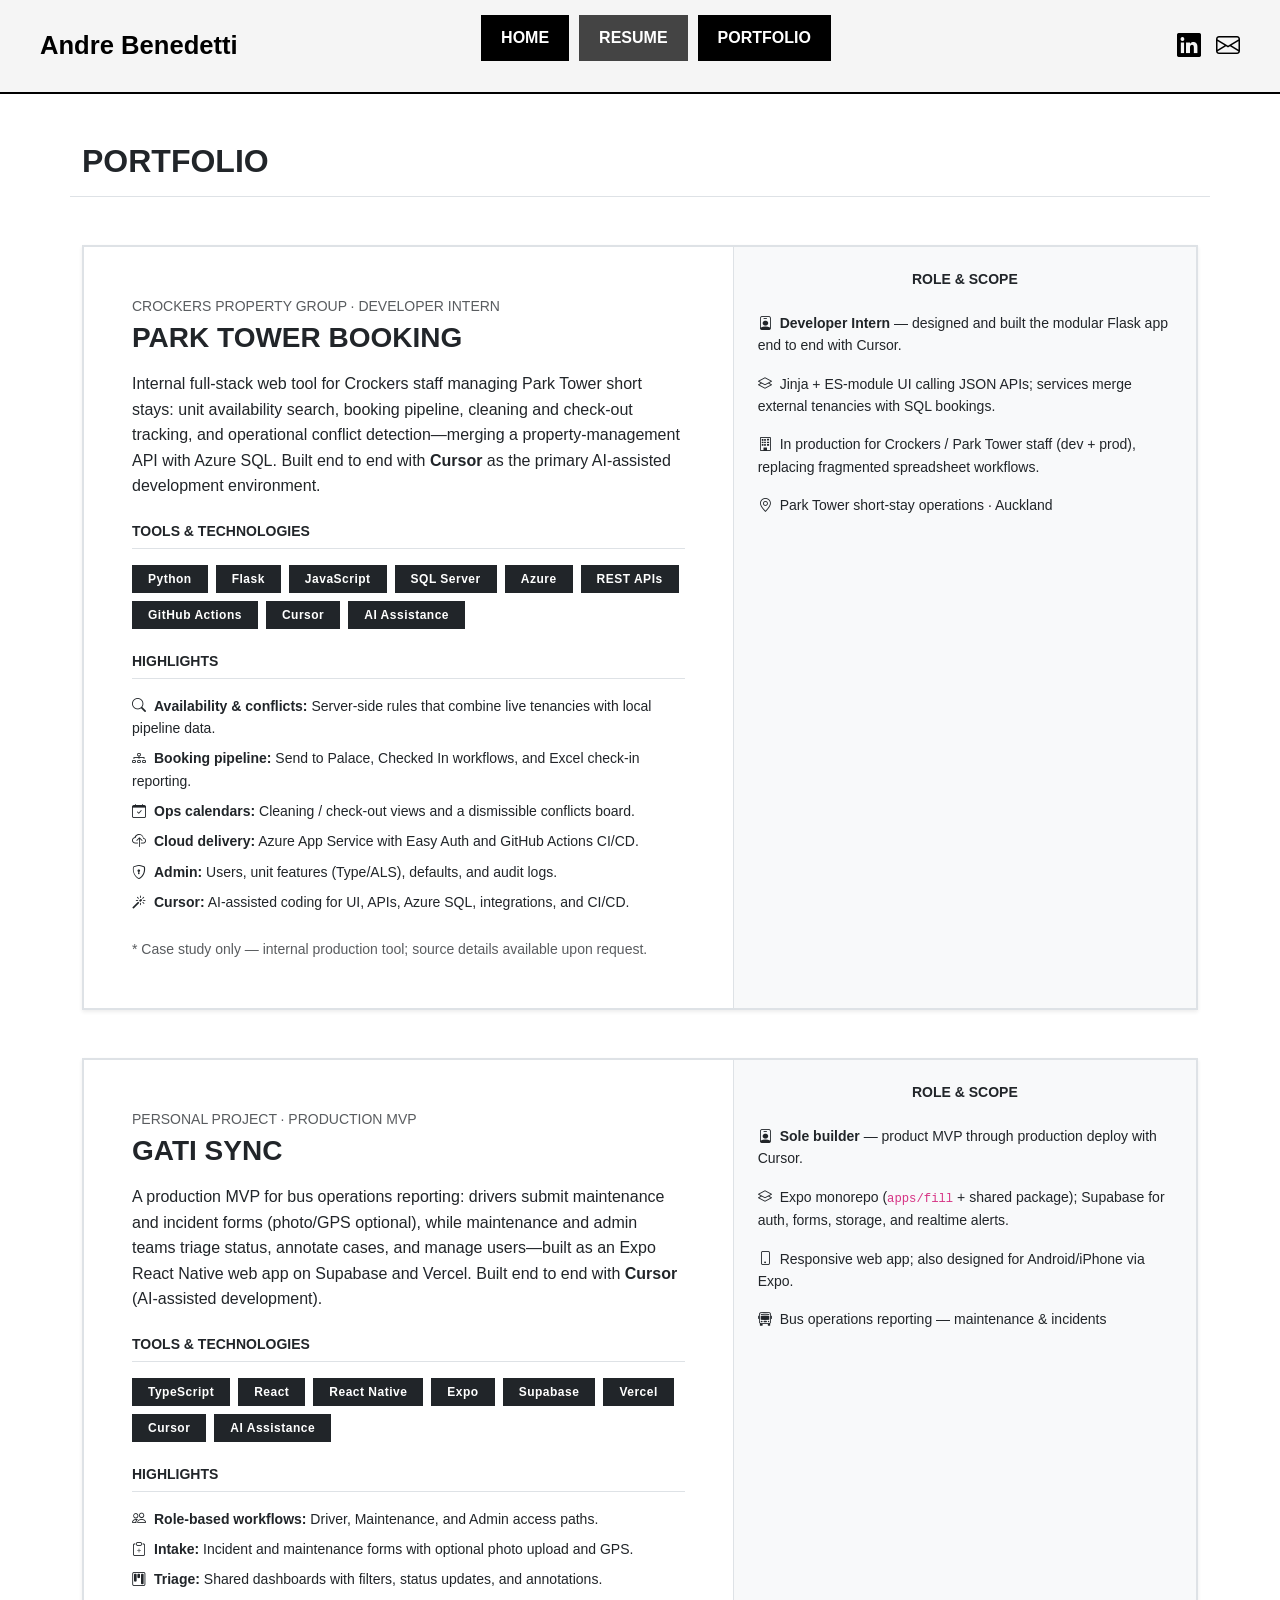
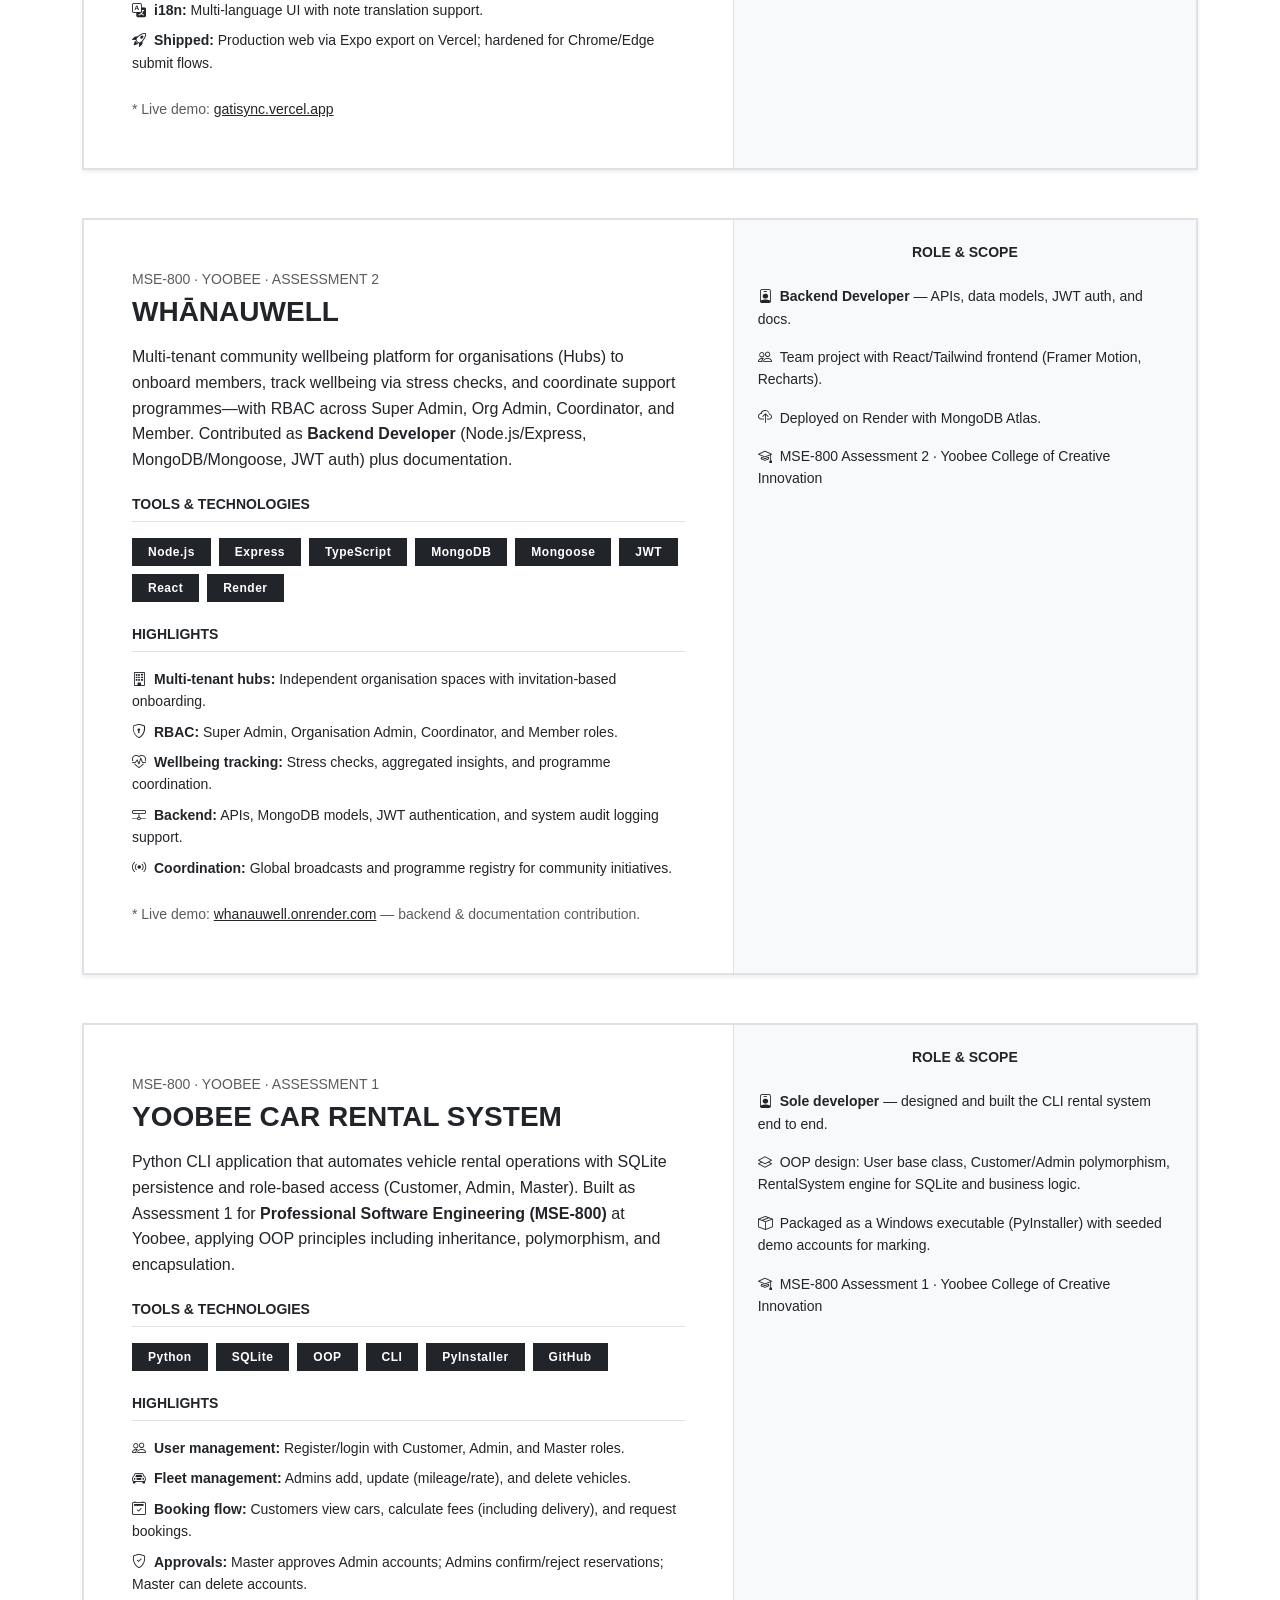
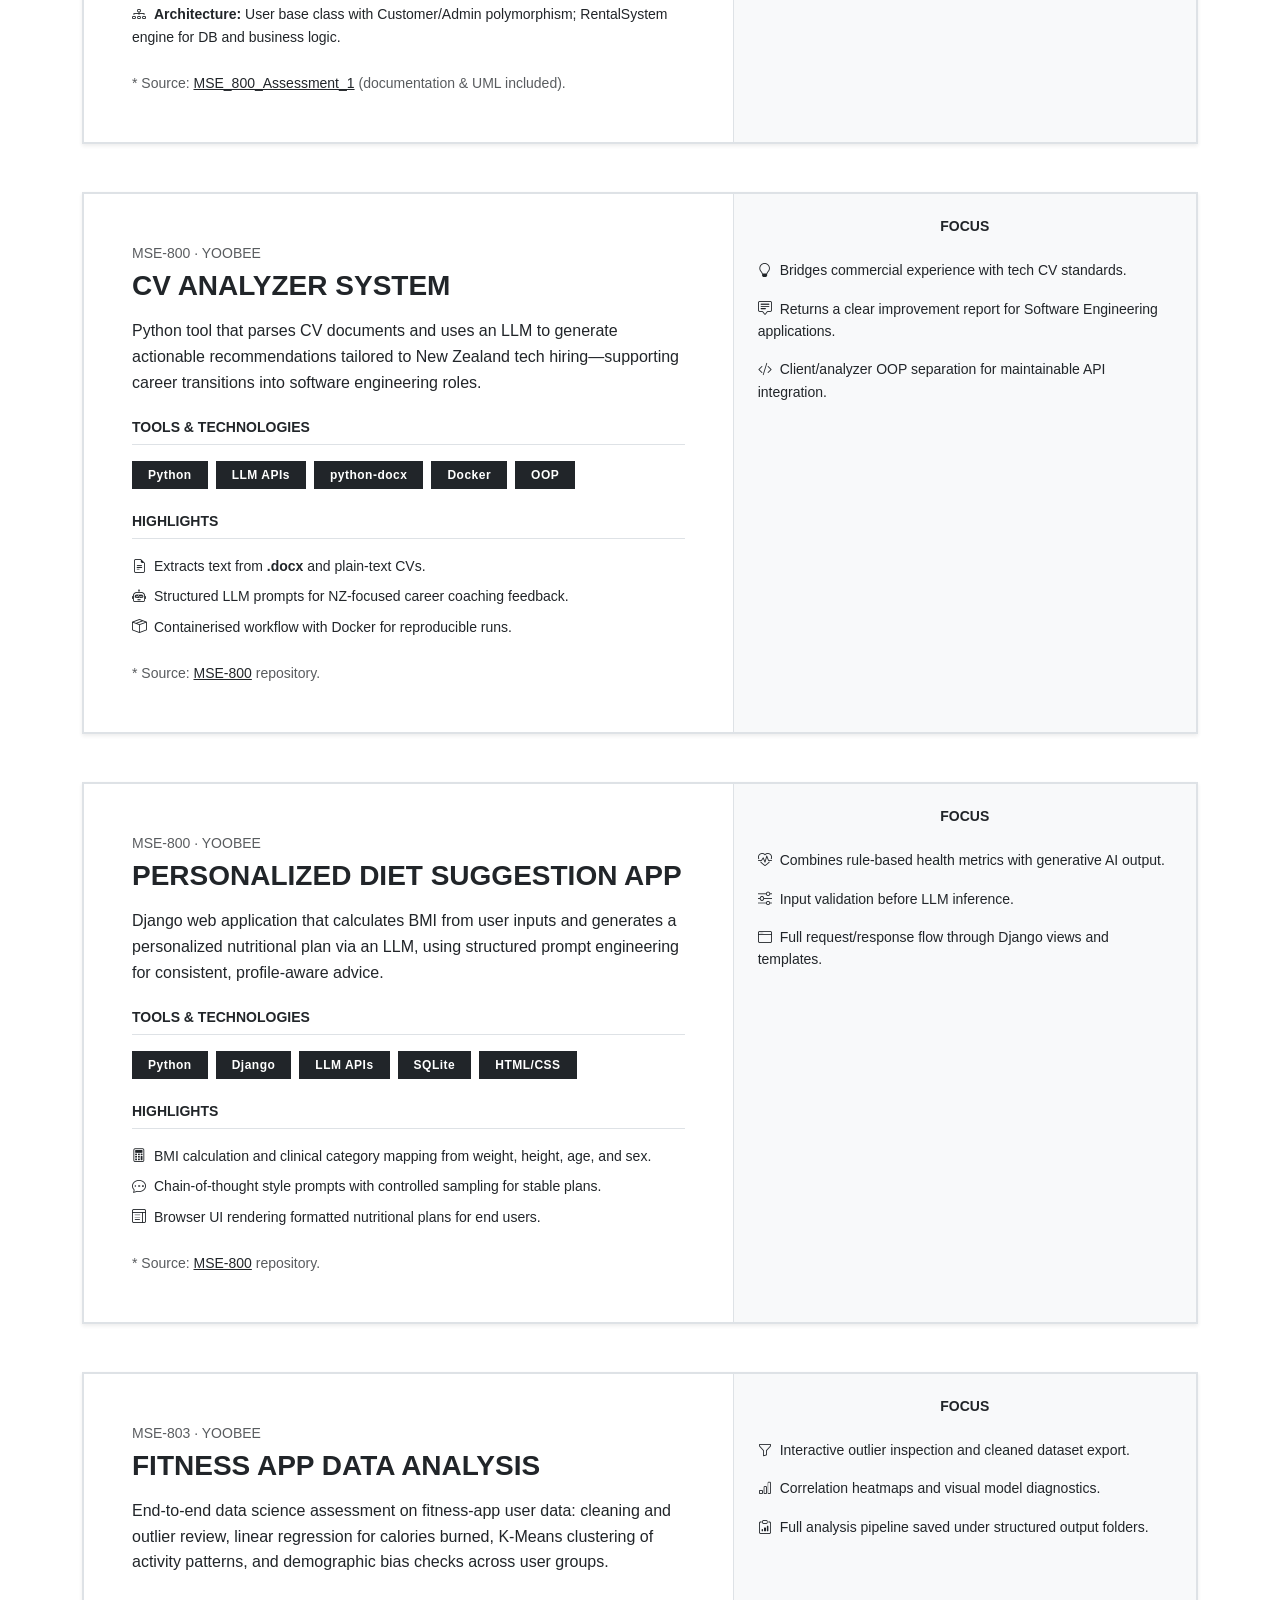
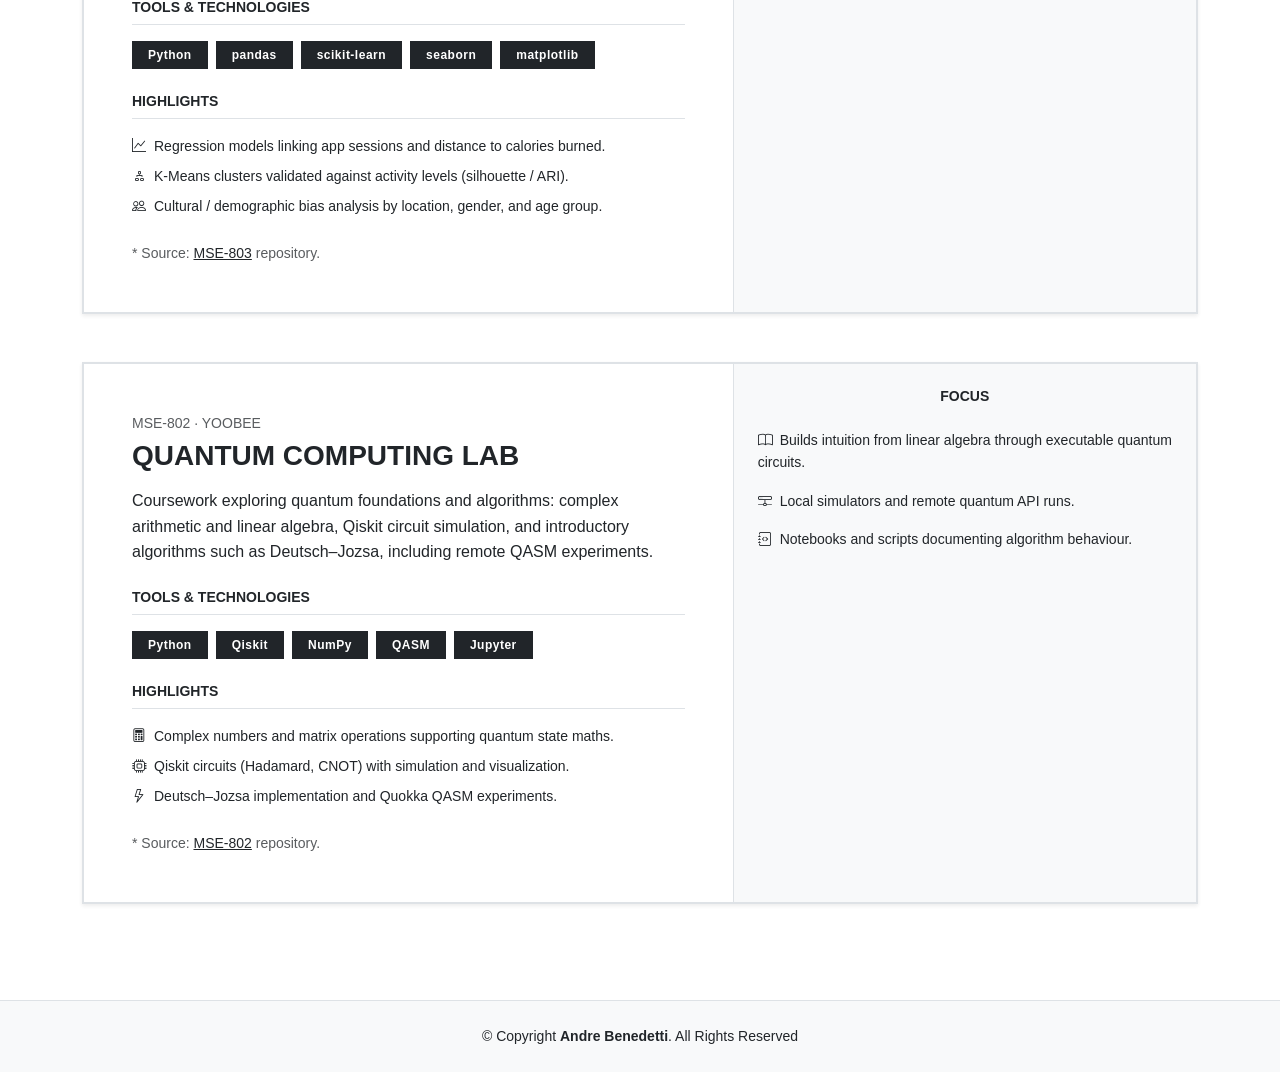
==== portfolio.html @ d6fd90dc "Label WhānauWell as MSE-800 Assessment 2 Align eyebrow and Role & Scope with Yoobee College of Creat" ====
<!DOCTYPE html>
<html lang="en">
<head>
  <meta charset="utf-8">
  <meta content="width=device-width, initial-scale=1.0" name="viewport">
  <title>Portfolio - Andre Benedetti</title>
  
  <link rel="stylesheet" href="https://cdn.jsdelivr.net/npm/bootstrap-icons@1.11.3/font/bootstrap-icons.min.css">
  
  <link href="https://cdn.jsdelivr.net/npm/bootstrap@5.3.0/dist/css/bootstrap.min.css" rel="stylesheet">
  
  <link href="main.css" rel="stylesheet">
</head>
<body>

<header>
  <div class="header-container">
    <div class="header-left">
      <a href="index.html" class="brand-name">Andre Benedetti</a>
    </div>

    <div class="header-center">
      <nav>
        <ul class="nav-menu">
          <li><a href="index.html">Home</a></li>
          <li><a href="resume.html">Resume</a></li>
          <li><a href="portfolio.html">Portfolio</a></li>
        </ul>
      </nav>
    </div>

    <div class="header-right">
      <div class="social-links">
        <a href="https://www.linkedin.com/in/andre-luiz-santos-benedetti/" target="_blank"><i class="bi bi-linkedin"></i></a>
        <a href="mailto:andbene@gmail.com"><i class="bi bi-envelope"></i></a>
      </div>
    </div>
  </div>
</header>

<main class="container py-5">
  <div class="row mb-5 pb-3 border-bottom">
    <div class="col-12">
      <h2 class="text-uppercase fw-bold m-0">Portfolio</h2>
    </div>
  </div>

  <!-- 1. Park Tower Booking -->
  <div class="project-card bg-white border border-2 mb-5 shadow-sm">
    <div class="row g-0">
      <div class="col-lg-7 p-4 p-md-5">
        <p class="text-muted small text-uppercase mb-1">Crockers Property Group · Developer Intern</p>
        <h3 class="fw-bold text-uppercase mb-3">Park Tower Booking</h3>
        
        <p class="text-justify mb-4">
          Internal full-stack web tool for Crockers staff managing Park Tower short stays: unit availability search, booking pipeline, cleaning and check-out tracking, and operational conflict detection—merging a property-management API with Azure SQL. Built end to end with <strong>Cursor</strong> as the primary AI-assisted development environment.
        </p>

        <div class="mb-4">
          <h5 class="fw-bold text-uppercase small border-bottom pb-2 mb-3">Tools & Technologies</h5>
          <div class="d-flex flex-wrap gap-2">
            <span class="badge bg-dark rounded-0 px-3 py-2">Python</span>
            <span class="badge bg-dark rounded-0 px-3 py-2">Flask</span>
            <span class="badge bg-dark rounded-0 px-3 py-2">JavaScript</span>
            <span class="badge bg-dark rounded-0 px-3 py-2">SQL Server</span>
            <span class="badge bg-dark rounded-0 px-3 py-2">Azure</span>
            <span class="badge bg-dark rounded-0 px-3 py-2">REST APIs</span>
            <span class="badge bg-dark rounded-0 px-3 py-2">GitHub Actions</span>
            <span class="badge bg-dark rounded-0 px-3 py-2">Cursor</span>
            <span class="badge bg-dark rounded-0 px-3 py-2">AI Assistance</span>
          </div>
        </div>

        <div class="mb-4">
          <h5 class="fw-bold text-uppercase small border-bottom pb-2 mb-3">Highlights</h5>
          <ul class="list-unstyled small">
            <li class="mb-2"><i class="bi bi-search me-2"></i><strong>Availability &amp; conflicts:</strong> Server-side rules that combine live tenancies with local pipeline data.</li>
            <li class="mb-2"><i class="bi bi-diagram-3 me-2"></i><strong>Booking pipeline:</strong> Send to Palace, Checked In workflows, and Excel check-in reporting.</li>
            <li class="mb-2"><i class="bi bi-calendar-check me-2"></i><strong>Ops calendars:</strong> Cleaning / check-out views and a dismissible conflicts board.</li>
            <li class="mb-2"><i class="bi bi-cloud-upload me-2"></i><strong>Cloud delivery:</strong> Azure App Service with Easy Auth and GitHub Actions CI/CD.</li>
            <li class="mb-2"><i class="bi bi-shield-lock me-2"></i><strong>Admin:</strong> Users, unit features (Type/ALS), defaults, and audit logs.</li>
            <li><i class="bi bi-magic me-2"></i><strong>Cursor:</strong> AI-assisted coding for UI, APIs, Azure SQL, integrations, and CI/CD.</li>
          </ul>
        </div>

        <p class="text-muted small italic m-0">
          * Case study only — internal production tool; source details available upon request.
        </p>
      </div>

      <div class="col-lg-5 bg-light p-4 border-start-lg">
        <h5 class="fw-bold text-uppercase small text-center mb-4">Role &amp; Scope</h5>
        <ul class="list-unstyled small mb-0">
          <li class="mb-3"><i class="bi bi-person-badge me-2"></i><strong>Developer Intern</strong> — designed and built the modular Flask app end to end with Cursor.</li>
          <li class="mb-3"><i class="bi bi-layers me-2"></i>Jinja + ES-module UI calling JSON APIs; services merge external tenancies with SQL bookings.</li>
          <li class="mb-3"><i class="bi bi-building me-2"></i>In production for Crockers / Park Tower staff (dev + prod), replacing fragmented spreadsheet workflows.</li>
          <li><i class="bi bi-geo-alt me-2"></i>Park Tower short-stay operations · Auckland</li>
        </ul>
      </div>
    </div>
  </div>

  <!-- 2. Gati Sync -->
  <div class="project-card bg-white border border-2 mb-5 shadow-sm">
    <div class="row g-0">
      <div class="col-lg-7 p-4 p-md-5">
        <p class="text-muted small text-uppercase mb-1">Personal Project · Production MVP</p>
        <h3 class="fw-bold text-uppercase mb-3">Gati Sync</h3>
        
        <p class="text-justify mb-4">
          A production MVP for bus operations reporting: drivers submit maintenance and incident forms (photo/GPS optional), while maintenance and admin teams triage status, annotate cases, and manage users—built as an Expo React Native web app on Supabase and Vercel. Built end to end with <strong>Cursor</strong> (AI-assisted development).
        </p>

        <div class="mb-4">
          <h5 class="fw-bold text-uppercase small border-bottom pb-2 mb-3">Tools & Technologies</h5>
          <div class="d-flex flex-wrap gap-2">
            <span class="badge bg-dark rounded-0 px-3 py-2">TypeScript</span>
            <span class="badge bg-dark rounded-0 px-3 py-2">React</span>
            <span class="badge bg-dark rounded-0 px-3 py-2">React Native</span>
            <span class="badge bg-dark rounded-0 px-3 py-2">Expo</span>
            <span class="badge bg-dark rounded-0 px-3 py-2">Supabase</span>
            <span class="badge bg-dark rounded-0 px-3 py-2">Vercel</span>
            <span class="badge bg-dark rounded-0 px-3 py-2">Cursor</span>
            <span class="badge bg-dark rounded-0 px-3 py-2">AI Assistance</span>
          </div>
        </div>

        <div class="mb-4">
          <h5 class="fw-bold text-uppercase small border-bottom pb-2 mb-3">Highlights</h5>
          <ul class="list-unstyled small">
            <li class="mb-2"><i class="bi bi-people me-2"></i><strong>Role-based workflows:</strong> Driver, Maintenance, and Admin access paths.</li>
            <li class="mb-2"><i class="bi bi-clipboard-plus me-2"></i><strong>Intake:</strong> Incident and maintenance forms with optional photo upload and GPS.</li>
            <li class="mb-2"><i class="bi bi-kanban me-2"></i><strong>Triage:</strong> Shared dashboards with filters, status updates, and annotations.</li>
            <li class="mb-2"><i class="bi bi-translate me-2"></i><strong>i18n:</strong> Multi-language UI with note translation support.</li>
            <li><i class="bi bi-rocket-takeoff me-2"></i><strong>Shipped:</strong> Production web via Expo export on Vercel; hardened for Chrome/Edge submit flows.</li>
          </ul>
        </div>

        <p class="text-muted small italic m-0">
          * Live demo: <a href="https://gatisync.vercel.app" target="_blank" class="text-dark">gatisync.vercel.app</a>
        </p>
      </div>

      <div class="col-lg-5 bg-light p-4 border-start-lg">
        <h5 class="fw-bold text-uppercase small text-center mb-4">Role &amp; Scope</h5>
        <ul class="list-unstyled small mb-0">
          <li class="mb-3"><i class="bi bi-person-badge me-2"></i><strong>Sole builder</strong> — product MVP through production deploy with Cursor.</li>
          <li class="mb-3"><i class="bi bi-layers me-2"></i>Expo monorepo (<code>apps/fill</code> + shared package); Supabase for auth, forms, storage, and realtime alerts.</li>
          <li class="mb-3"><i class="bi bi-phone me-2"></i>Responsive web app; also designed for Android/iPhone via Expo.</li>
          <li><i class="bi bi-bus-front me-2"></i>Bus operations reporting — maintenance &amp; incidents</li>
        </ul>
      </div>
    </div>
  </div>

  <!-- 3. WhānauWell -->
  <div class="project-card bg-white border border-2 mb-5 shadow-sm">
    <div class="row g-0">
      <div class="col-lg-7 p-4 p-md-5">
        <p class="text-muted small text-uppercase mb-1">MSE-800 · Yoobee · Assessment 2</p>
        <h3 class="fw-bold text-uppercase mb-3">WhānauWell</h3>
        
        <p class="text-justify mb-4">
          Multi-tenant community wellbeing platform for organisations (Hubs) to onboard members, track wellbeing via stress checks, and coordinate support programmes—with RBAC across Super Admin, Org Admin, Coordinator, and Member. Contributed as <strong>Backend Developer</strong> (Node.js/Express, MongoDB/Mongoose, JWT auth) plus documentation.
        </p>

        <div class="mb-4">
          <h5 class="fw-bold text-uppercase small border-bottom pb-2 mb-3">Tools & Technologies</h5>
          <div class="d-flex flex-wrap gap-2">
            <span class="badge bg-dark rounded-0 px-3 py-2">Node.js</span>
            <span class="badge bg-dark rounded-0 px-3 py-2">Express</span>
            <span class="badge bg-dark rounded-0 px-3 py-2">TypeScript</span>
            <span class="badge bg-dark rounded-0 px-3 py-2">MongoDB</span>
            <span class="badge bg-dark rounded-0 px-3 py-2">Mongoose</span>
            <span class="badge bg-dark rounded-0 px-3 py-2">JWT</span>
            <span class="badge bg-dark rounded-0 px-3 py-2">React</span>
            <span class="badge bg-dark rounded-0 px-3 py-2">Render</span>
          </div>
        </div>

        <div class="mb-4">
          <h5 class="fw-bold text-uppercase small border-bottom pb-2 mb-3">Highlights</h5>
          <ul class="list-unstyled small">
            <li class="mb-2"><i class="bi bi-building me-2"></i><strong>Multi-tenant hubs:</strong> Independent organisation spaces with invitation-based onboarding.</li>
            <li class="mb-2"><i class="bi bi-shield-lock me-2"></i><strong>RBAC:</strong> Super Admin, Organisation Admin, Coordinator, and Member roles.</li>
            <li class="mb-2"><i class="bi bi-heart-pulse me-2"></i><strong>Wellbeing tracking:</strong> Stress checks, aggregated insights, and programme coordination.</li>
            <li class="mb-2"><i class="bi bi-hdd-network me-2"></i><strong>Backend:</strong> APIs, MongoDB models, JWT authentication, and system audit logging support.</li>
            <li><i class="bi bi-broadcast me-2"></i><strong>Coordination:</strong> Global broadcasts and programme registry for community initiatives.</li>
          </ul>
        </div>

        <p class="text-muted small italic m-0">
          * Live demo: <a href="https://whanauwell.onrender.com/" target="_blank" class="text-dark">whanauwell.onrender.com</a> — backend &amp; documentation contribution.
        </p>
      </div>

      <div class="col-lg-5 bg-light p-4 border-start-lg">
        <h5 class="fw-bold text-uppercase small text-center mb-4">Role &amp; Scope</h5>
        <ul class="list-unstyled small mb-0">
          <li class="mb-3"><i class="bi bi-person-badge me-2"></i><strong>Backend Developer</strong> — APIs, data models, JWT auth, and docs.</li>
          <li class="mb-3"><i class="bi bi-people me-2"></i>Team project with React/Tailwind frontend (Framer Motion, Recharts).</li>
          <li class="mb-3"><i class="bi bi-cloud-upload me-2"></i>Deployed on Render with MongoDB Atlas.</li>
          <li><i class="bi bi-mortarboard me-2"></i>MSE-800 Assessment 2 · Yoobee College of Creative Innovation</li>
        </ul>
      </div>
    </div>
  </div>

  <!-- 4. Yoobee Car Rental -->
  <div class="project-card bg-white border border-2 mb-5 shadow-sm">
    <div class="row g-0">
      <div class="col-lg-7 p-4 p-md-5">
        <p class="text-muted small text-uppercase mb-1">MSE-800 · Yoobee · Assessment 1</p>
        <h3 class="fw-bold text-uppercase mb-3">Yoobee Car Rental System</h3>
        
        <p class="text-justify mb-4">
          Python CLI application that automates vehicle rental operations with SQLite persistence and role-based access (Customer, Admin, Master). Built as Assessment 1 for <strong>Professional Software Engineering (MSE-800)</strong> at Yoobee, applying OOP principles including inheritance, polymorphism, and encapsulation.
        </p>

        <div class="mb-4">
          <h5 class="fw-bold text-uppercase small border-bottom pb-2 mb-3">Tools & Technologies</h5>
          <div class="d-flex flex-wrap gap-2">
            <span class="badge bg-dark rounded-0 px-3 py-2">Python</span>
            <span class="badge bg-dark rounded-0 px-3 py-2">SQLite</span>
            <span class="badge bg-dark rounded-0 px-3 py-2">OOP</span>
            <span class="badge bg-dark rounded-0 px-3 py-2">CLI</span>
            <span class="badge bg-dark rounded-0 px-3 py-2">PyInstaller</span>
            <span class="badge bg-dark rounded-0 px-3 py-2">GitHub</span>
          </div>
        </div>

        <div class="mb-4">
          <h5 class="fw-bold text-uppercase small border-bottom pb-2 mb-3">Highlights</h5>
          <ul class="list-unstyled small">
            <li class="mb-2"><i class="bi bi-people me-2"></i><strong>User management:</strong> Register/login with Customer, Admin, and Master roles.</li>
            <li class="mb-2"><i class="bi bi-car-front me-2"></i><strong>Fleet management:</strong> Admins add, update (mileage/rate), and delete vehicles.</li>
            <li class="mb-2"><i class="bi bi-calendar2-check me-2"></i><strong>Booking flow:</strong> Customers view cars, calculate fees (including delivery), and request bookings.</li>
            <li class="mb-2"><i class="bi bi-shield-check me-2"></i><strong>Approvals:</strong> Master approves Admin accounts; Admins confirm/reject reservations; Master can delete accounts.</li>
            <li><i class="bi bi-diagram-3 me-2"></i><strong>Architecture:</strong> User base class with Customer/Admin polymorphism; RentalSystem engine for DB and business logic.</li>
          </ul>
        </div>

        <p class="text-muted small italic m-0">
          * Source: <a href="https://github.com/Andre-Benedetti/MSE_800_Assessment_1" target="_blank" class="text-dark">MSE_800_Assessment_1</a> (documentation &amp; UML included).
        </p>
      </div>

      <div class="col-lg-5 bg-light p-4 border-start-lg">
        <h5 class="fw-bold text-uppercase small text-center mb-4">Role &amp; Scope</h5>
        <ul class="list-unstyled small mb-0">
          <li class="mb-3"><i class="bi bi-person-badge me-2"></i><strong>Sole developer</strong> — designed and built the CLI rental system end to end.</li>
          <li class="mb-3"><i class="bi bi-layers me-2"></i>OOP design: User base class, Customer/Admin polymorphism, RentalSystem engine for SQLite and business logic.</li>
          <li class="mb-3"><i class="bi bi-box-seam me-2"></i>Packaged as a Windows executable (PyInstaller) with seeded demo accounts for marking.</li>
          <li><i class="bi bi-mortarboard me-2"></i>MSE-800 Assessment 1 · Yoobee College of Creative Innovation</li>
        </ul>
      </div>
    </div>
  </div>

  <!-- 3. CV Analyzer -->
  <div class="project-card bg-white border border-2 mb-5 shadow-sm">
    <div class="row g-0">
      <div class="col-lg-7 p-4 p-md-5">
        <p class="text-muted small text-uppercase mb-1">MSE-800 · Yoobee</p>
        <h3 class="fw-bold text-uppercase mb-3">CV Analyzer System</h3>
        
        <p class="text-justify mb-4">
          Python tool that parses CV documents and uses an LLM to generate actionable recommendations tailored to New Zealand tech hiring—supporting career transitions into software engineering roles.
        </p>

        <div class="mb-4">
          <h5 class="fw-bold text-uppercase small border-bottom pb-2 mb-3">Tools & Technologies</h5>
          <div class="d-flex flex-wrap gap-2">
            <span class="badge bg-dark rounded-0 px-3 py-2">Python</span>
            <span class="badge bg-dark rounded-0 px-3 py-2">LLM APIs</span>
            <span class="badge bg-dark rounded-0 px-3 py-2">python-docx</span>
            <span class="badge bg-dark rounded-0 px-3 py-2">Docker</span>
            <span class="badge bg-dark rounded-0 px-3 py-2">OOP</span>
          </div>
        </div>

        <div class="mb-4">
          <h5 class="fw-bold text-uppercase small border-bottom pb-2 mb-3">Highlights</h5>
          <ul class="list-unstyled small">
            <li class="mb-2"><i class="bi bi-file-earmark-text me-2"></i>Extracts text from <strong>.docx</strong> and plain-text CVs.</li>
            <li class="mb-2"><i class="bi bi-robot me-2"></i>Structured LLM prompts for NZ-focused career coaching feedback.</li>
            <li><i class="bi bi-box-seam me-2"></i>Containerised workflow with Docker for reproducible runs.</li>
          </ul>
        </div>

        <p class="text-muted small italic m-0">
          * Source: <a href="https://github.com/Andre-Benedetti/MSE-800" target="_blank" class="text-dark">MSE-800</a> repository.
        </p>
      </div>

      <div class="col-lg-5 bg-light p-4 border-start-lg">
        <h5 class="fw-bold text-uppercase small text-center mb-4">Focus</h5>
        <ul class="list-unstyled small mb-0">
          <li class="mb-3"><i class="bi bi-lightbulb me-2"></i>Bridges commercial experience with tech CV standards.</li>
          <li class="mb-3"><i class="bi bi-chat-square-text me-2"></i>Returns a clear improvement report for Software Engineering applications.</li>
          <li><i class="bi bi-code-slash me-2"></i>Client/analyzer OOP separation for maintainable API integration.</li>
        </ul>
      </div>
    </div>
  </div>

  <!-- 4. Diet Suggestion -->
  <div class="project-card bg-white border border-2 mb-5 shadow-sm">
    <div class="row g-0">
      <div class="col-lg-7 p-4 p-md-5">
        <p class="text-muted small text-uppercase mb-1">MSE-800 · Yoobee</p>
        <h3 class="fw-bold text-uppercase mb-3">Personalized Diet Suggestion App</h3>
        
        <p class="text-justify mb-4">
          Django web application that calculates BMI from user inputs and generates a personalized nutritional plan via an LLM, using structured prompt engineering for consistent, profile-aware advice.
        </p>

        <div class="mb-4">
          <h5 class="fw-bold text-uppercase small border-bottom pb-2 mb-3">Tools & Technologies</h5>
          <div class="d-flex flex-wrap gap-2">
            <span class="badge bg-dark rounded-0 px-3 py-2">Python</span>
            <span class="badge bg-dark rounded-0 px-3 py-2">Django</span>
            <span class="badge bg-dark rounded-0 px-3 py-2">LLM APIs</span>
            <span class="badge bg-dark rounded-0 px-3 py-2">SQLite</span>
            <span class="badge bg-dark rounded-0 px-3 py-2">HTML/CSS</span>
          </div>
        </div>

        <div class="mb-4">
          <h5 class="fw-bold text-uppercase small border-bottom pb-2 mb-3">Highlights</h5>
          <ul class="list-unstyled small">
            <li class="mb-2"><i class="bi bi-calculator me-2"></i>BMI calculation and clinical category mapping from weight, height, age, and sex.</li>
            <li class="mb-2"><i class="bi bi-chat-dots me-2"></i>Chain-of-thought style prompts with controlled sampling for stable plans.</li>
            <li><i class="bi bi-layout-text-window me-2"></i>Browser UI rendering formatted nutritional plans for end users.</li>
          </ul>
        </div>

        <p class="text-muted small italic m-0">
          * Source: <a href="https://github.com/Andre-Benedetti/MSE-800" target="_blank" class="text-dark">MSE-800</a> repository.
        </p>
      </div>

      <div class="col-lg-5 bg-light p-4 border-start-lg">
        <h5 class="fw-bold text-uppercase small text-center mb-4">Focus</h5>
        <ul class="list-unstyled small mb-0">
          <li class="mb-3"><i class="bi bi-heart-pulse me-2"></i>Combines rule-based health metrics with generative AI output.</li>
          <li class="mb-3"><i class="bi bi-sliders me-2"></i>Input validation before LLM inference.</li>
          <li><i class="bi bi-window me-2"></i>Full request/response flow through Django views and templates.</li>
        </ul>
      </div>
    </div>
  </div>

  <!-- 5. Fitness Data Analysis -->
  <div class="project-card bg-white border border-2 mb-5 shadow-sm">
    <div class="row g-0">
      <div class="col-lg-7 p-4 p-md-5">
        <p class="text-muted small text-uppercase mb-1">MSE-803 · Yoobee</p>
        <h3 class="fw-bold text-uppercase mb-3">Fitness App Data Analysis</h3>
        
        <p class="text-justify mb-4">
          End-to-end data science assessment on fitness-app user data: cleaning and outlier review, linear regression for calories burned, K-Means clustering of activity patterns, and demographic bias checks across user groups.
        </p>

        <div class="mb-4">
          <h5 class="fw-bold text-uppercase small border-bottom pb-2 mb-3">Tools & Technologies</h5>
          <div class="d-flex flex-wrap gap-2">
            <span class="badge bg-dark rounded-0 px-3 py-2">Python</span>
            <span class="badge bg-dark rounded-0 px-3 py-2">pandas</span>
            <span class="badge bg-dark rounded-0 px-3 py-2">scikit-learn</span>
            <span class="badge bg-dark rounded-0 px-3 py-2">seaborn</span>
            <span class="badge bg-dark rounded-0 px-3 py-2">matplotlib</span>
          </div>
        </div>

        <div class="mb-4">
          <h5 class="fw-bold text-uppercase small border-bottom pb-2 mb-3">Highlights</h5>
          <ul class="list-unstyled small">
            <li class="mb-2"><i class="bi bi-graph-up me-2"></i>Regression models linking app sessions and distance to calories burned.</li>
            <li class="mb-2"><i class="bi bi-diagram-2 me-2"></i>K-Means clusters validated against activity levels (silhouette / ARI).</li>
            <li><i class="bi bi-people me-2"></i>Cultural / demographic bias analysis by location, gender, and age group.</li>
          </ul>
        </div>

        <p class="text-muted small italic m-0">
          * Source: <a href="https://github.com/Andre-Benedetti/MSE-803" target="_blank" class="text-dark">MSE-803</a> repository.
        </p>
      </div>

      <div class="col-lg-5 bg-light p-4 border-start-lg">
        <h5 class="fw-bold text-uppercase small text-center mb-4">Focus</h5>
        <ul class="list-unstyled small mb-0">
          <li class="mb-3"><i class="bi bi-funnel me-2"></i>Interactive outlier inspection and cleaned dataset export.</li>
          <li class="mb-3"><i class="bi bi-bar-chart me-2"></i>Correlation heatmaps and visual model diagnostics.</li>
          <li><i class="bi bi-clipboard-data me-2"></i>Full analysis pipeline saved under structured output folders.</li>
        </ul>
      </div>
    </div>
  </div>

  <!-- 6. Quantum Computing Lab -->
  <div class="project-card bg-white border border-2 mb-5 shadow-sm">
    <div class="row g-0">
      <div class="col-lg-7 p-4 p-md-5">
        <p class="text-muted small text-uppercase mb-1">MSE-802 · Yoobee</p>
        <h3 class="fw-bold text-uppercase mb-3">Quantum Computing Lab</h3>
        
        <p class="text-justify mb-4">
          Coursework exploring quantum foundations and algorithms: complex arithmetic and linear algebra, Qiskit circuit simulation, and introductory algorithms such as Deutsch–Jozsa, including remote QASM experiments.
        </p>

        <div class="mb-4">
          <h5 class="fw-bold text-uppercase small border-bottom pb-2 mb-3">Tools & Technologies</h5>
          <div class="d-flex flex-wrap gap-2">
            <span class="badge bg-dark rounded-0 px-3 py-2">Python</span>
            <span class="badge bg-dark rounded-0 px-3 py-2">Qiskit</span>
            <span class="badge bg-dark rounded-0 px-3 py-2">NumPy</span>
            <span class="badge bg-dark rounded-0 px-3 py-2">QASM</span>
            <span class="badge bg-dark rounded-0 px-3 py-2">Jupyter</span>
          </div>
        </div>

        <div class="mb-4">
          <h5 class="fw-bold text-uppercase small border-bottom pb-2 mb-3">Highlights</h5>
          <ul class="list-unstyled small">
            <li class="mb-2"><i class="bi bi-calculator me-2"></i>Complex numbers and matrix operations supporting quantum state maths.</li>
            <li class="mb-2"><i class="bi bi-cpu me-2"></i>Qiskit circuits (Hadamard, CNOT) with simulation and visualization.</li>
            <li><i class="bi bi-lightning me-2"></i>Deutsch–Jozsa implementation and Quokka QASM experiments.</li>
          </ul>
        </div>

        <p class="text-muted small italic m-0">
          * Source: <a href="https://github.com/Andre-Benedetti/MSE-802" target="_blank" class="text-dark">MSE-802</a> repository.
        </p>
      </div>

      <div class="col-lg-5 bg-light p-4 border-start-lg">
        <h5 class="fw-bold text-uppercase small text-center mb-4">Focus</h5>
        <ul class="list-unstyled small mb-0">
          <li class="mb-3"><i class="bi bi-book me-2"></i>Builds intuition from linear algebra through executable quantum circuits.</li>
          <li class="mb-3"><i class="bi bi-hdd-network me-2"></i>Local simulators and remote quantum API runs.</li>
          <li><i class="bi bi-journal-code me-2"></i>Notebooks and scripts documenting algorithm behaviour.</li>
        </ul>
      </div>
    </div>
  </div>

</main>

<footer class="bg-light border-top py-4 text-center">
  <div class="container">
    <p class="m-0 text-dark" style="font-size: 14px;">© Copyright <strong>Andre Benedetti</strong>. All Rights Reserved</p>
  </div>
</footer>

</body>
</html>
---- main.css ----
/* Global Reset */
* {
  margin: 0;
  padding: 0;
  box-sizing: border-box;
}

body {
  font-family: 'Arial', sans-serif;
  line-height: 1.6;
}

/* Header styling */
header {
  background-color: #f5f5f5; 
  padding: 15px 0;
  border-bottom: 2px solid #000;
}

.header-container {
  max-width: 100%;
  padding: 0 40px;
  display: flex;
  align-items: center;
  justify-content: space-between;
}

/* 1. Left side positioning */
.header-left {
  flex: 1;
  display: flex;
  justify-content: flex-start;
}

.brand-name {
  color: #000 !important;
  text-decoration: none !important;
  font-size: 1.6rem;
  font-weight: 800;
  white-space: nowrap;
}

/* 2. Center side positioning (The new container) */
.header-center {
  flex: 1;
  display: flex;
  justify-content: center; /* This centers the buttons perfectly */
}

.nav-menu {
  display: flex;
  list-style: none;
  gap: 10px;
}

.nav-menu a {
  display: inline-block;
  color: #fff !important;
  padding: 10px 20px;
  text-decoration: none !important;
  font-weight: bold;
  text-transform: uppercase;
  border-radius: 0;
}

/* Button Colors (Black - Gray - Black) */
.nav-menu li:nth-child(1) a, 
.nav-menu li:nth-child(3) a { background-color: #000; }
.nav-menu li:nth-child(2) a { background-color: #444; }

/* 3. Right side positioning */
.header-right {
  flex: 1;
  display: flex;
  justify-content: flex-end;
}

.social-links {
  display: flex;
  gap: 15px;
}

.social-links a {
  color: #000 !important;
  font-size: 1.5rem;
  text-decoration: none;
}

/* Main Content: Image and Text Side-by-Side */
.main-content {
  max-width: 1200px;
  margin: 60px auto;
  padding: 0 40px;
}

.profile-container {
  display: flex;
  align-items: center;
  gap: 50px;
}

.profile-image {
  border: 4px solid #000;
  min-width: 320px;
  height: 420px;
}

.profile-image img {
  width: 100%;
  height: 100%;
  object-fit: cover;
}

.profile-text {
  flex: 1;
}

.profile-text h2 {
  font-size: 2.5rem;
  margin-bottom: 20px;
}

.profile-text p {
  text-align: justify;
}

/* Project Card Specific Styles */
.project-card {
    transition: transform 0.3s ease;
}

.project-card:hover {
    transform: translateY(-5px);
}

.border-start-lg {
    border-left: 1px solid #dee2e6;
}

@media (max-width: 991px) {
    .border-start-lg {
        border-left: none;
        border-top: 1px solid #dee2e6;
    }
}

.badge {
    font-size: 0.75rem;
    letter-spacing: 0.5px;
}
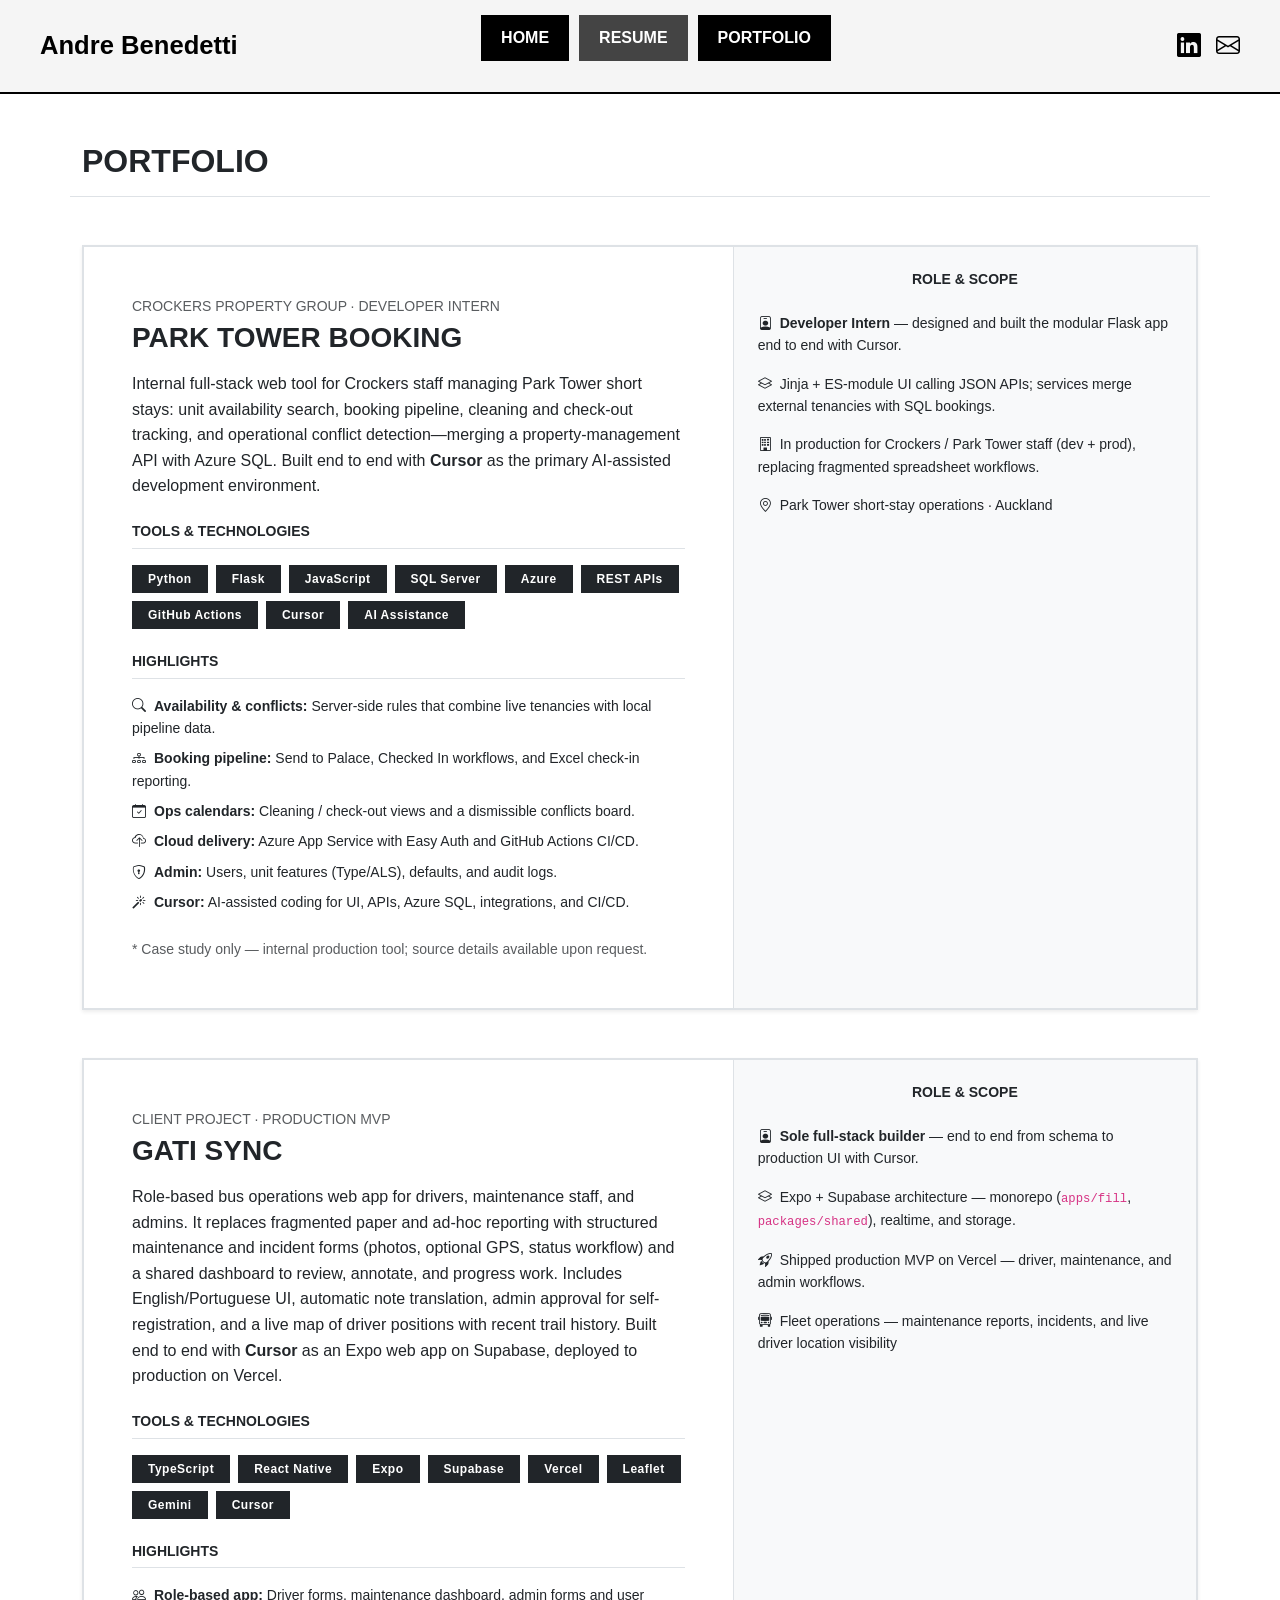
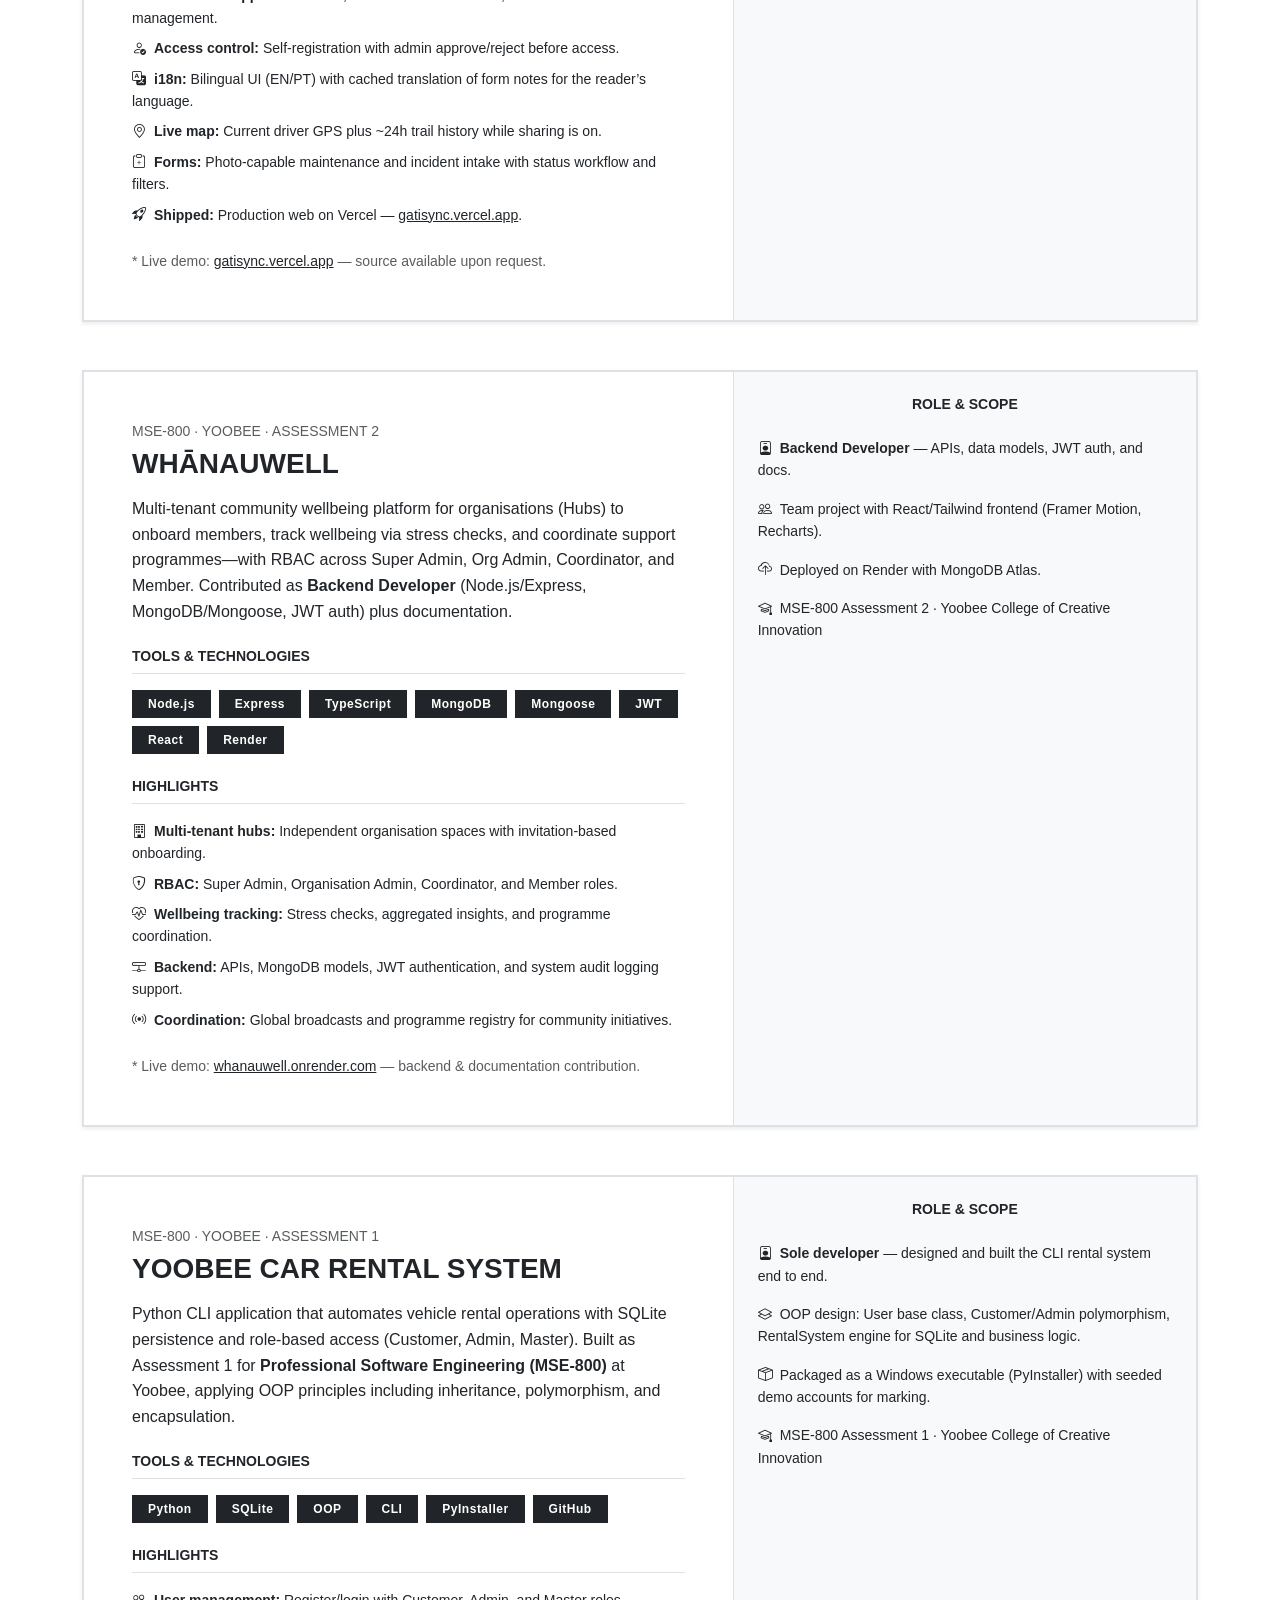
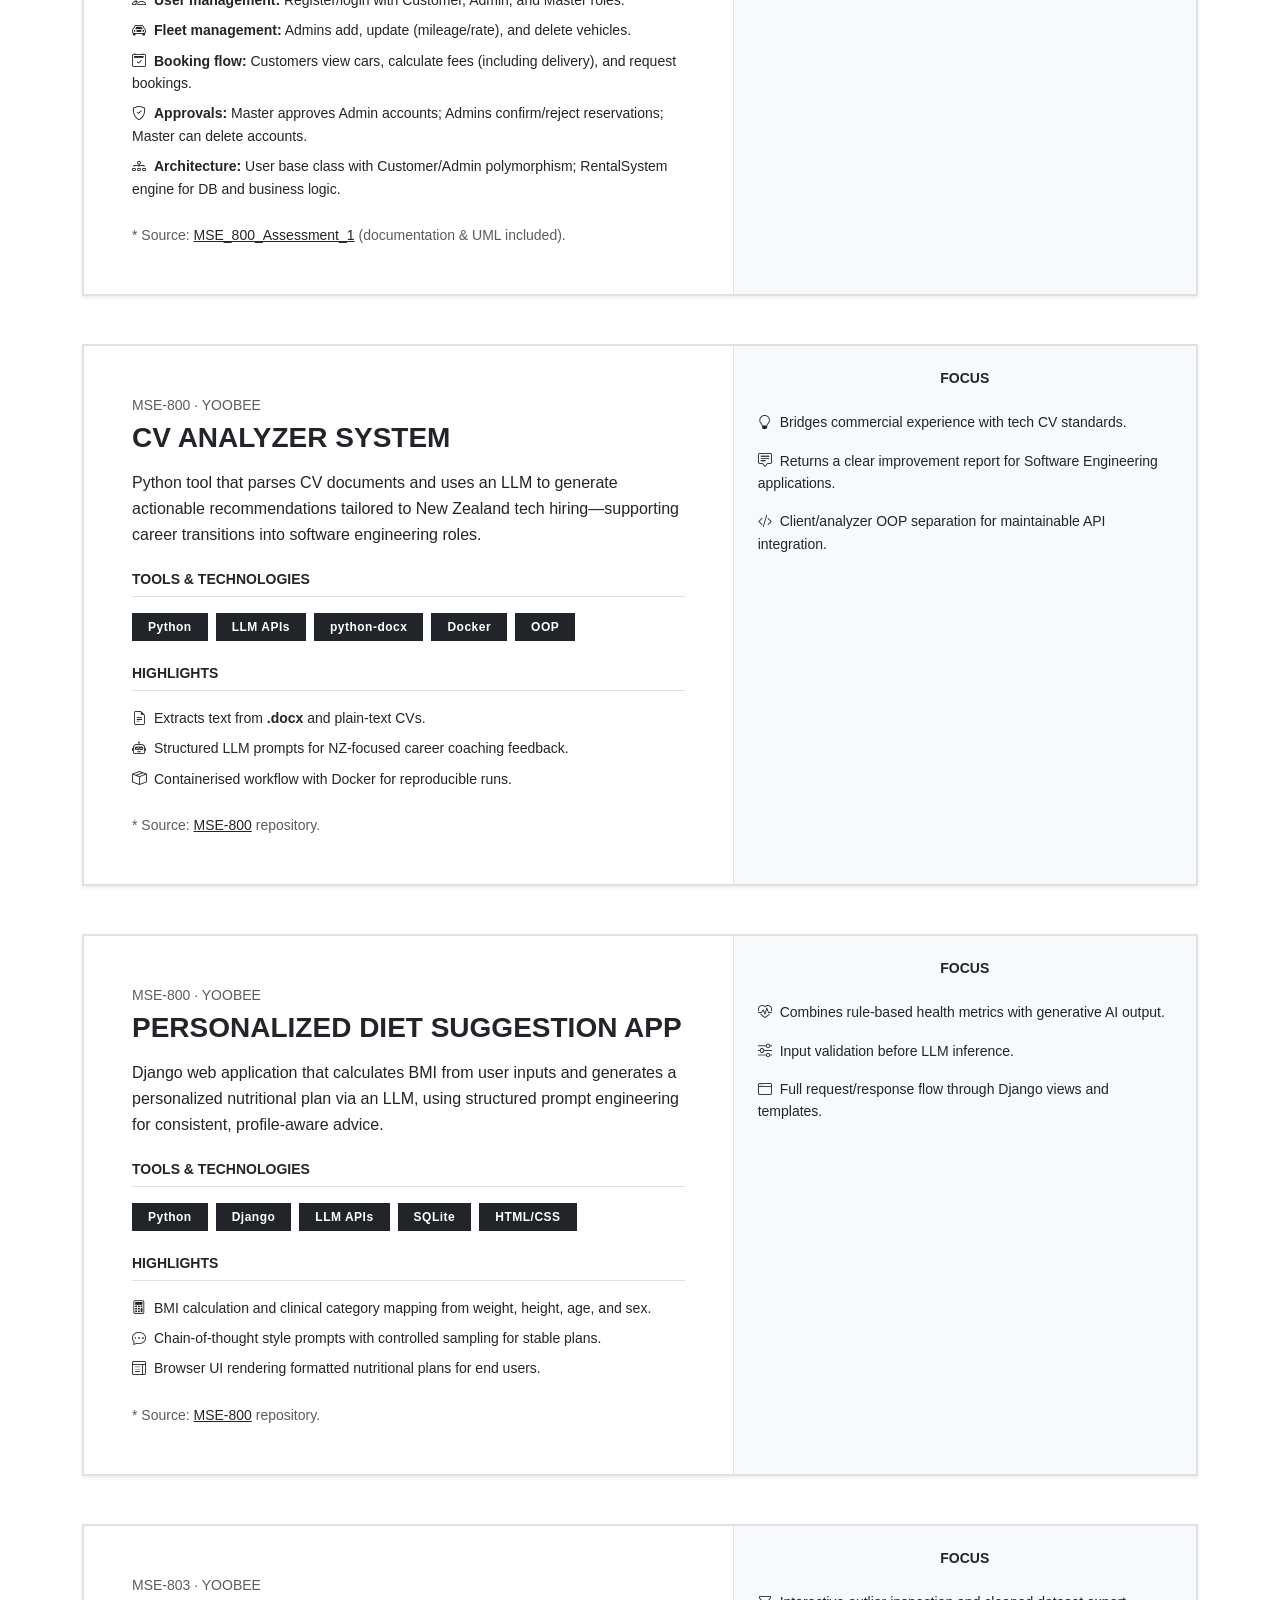
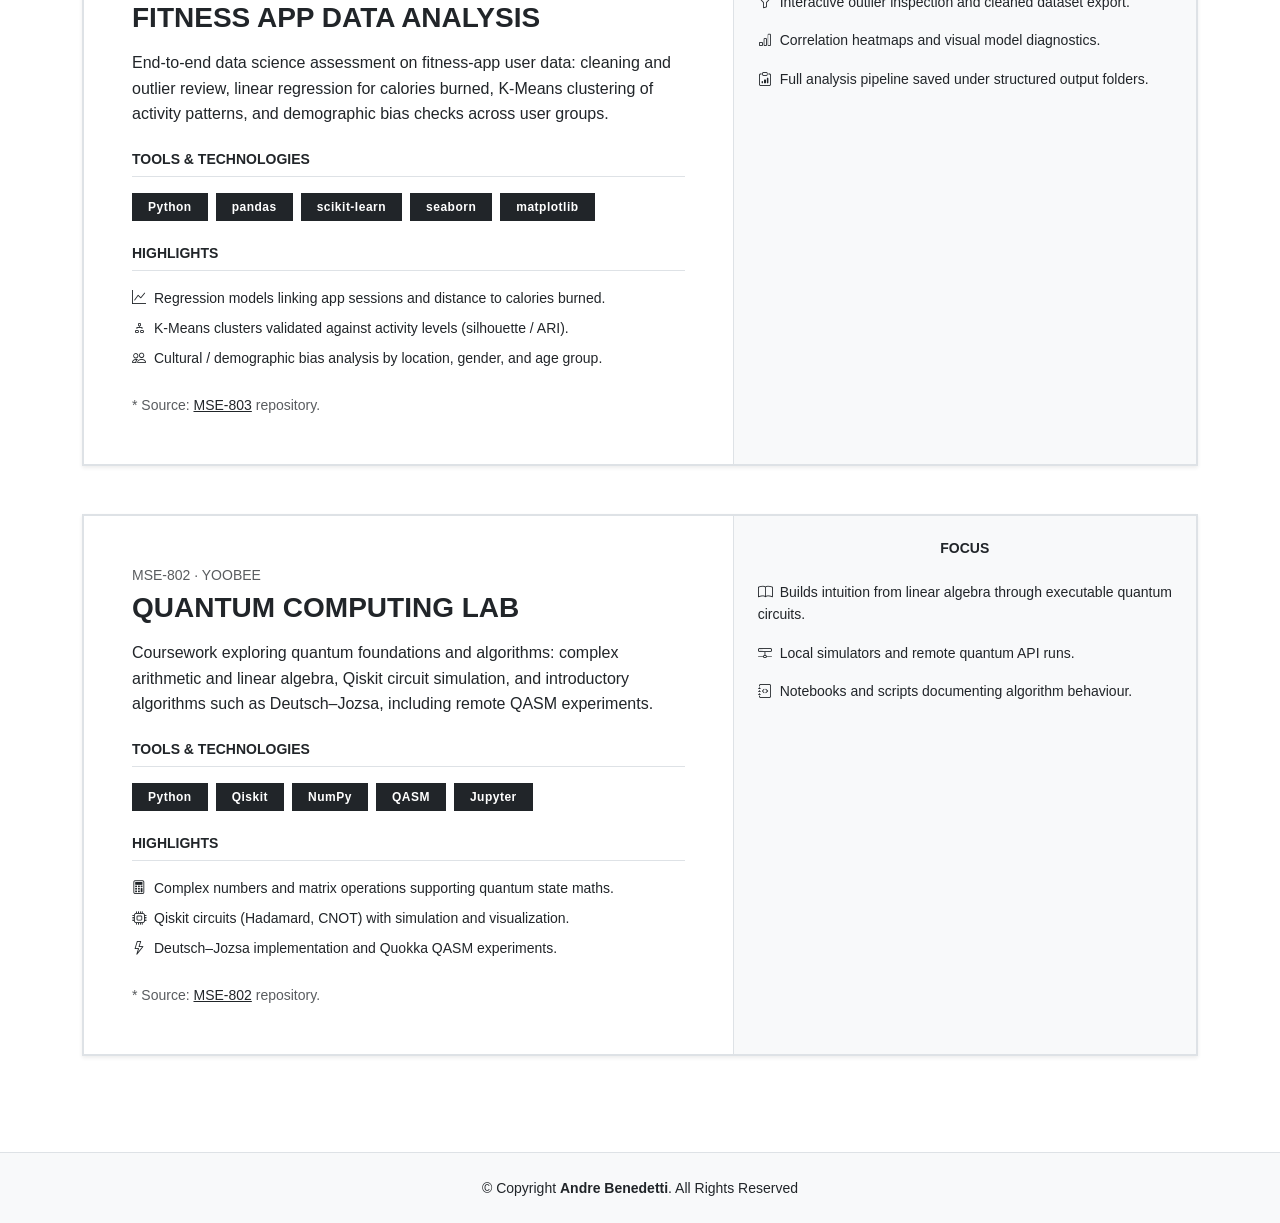
==== commit 4fadd212: "Refresh Gati Sync card from Busao production MVP brief Update eyebrow to Client Project, expand summ" ====
--- a/portfolio.html
+++ b/portfolio.html
@@ -31,7 +31,7 @@
 
     <div class="header-right">
       <div class="social-links">
-        <a href="https://www.linkedin.com/in/andre-luiz-santos-benedetti/" target="_blank"><i class="bi bi-linkedin"></i></a>
+        <a href="https://www.linkedin.com/in/andrebenedetti/" target="_blank"><i class="bi bi-linkedin"></i></a>
         <a href="mailto:andbene@gmail.com"><i class="bi bi-envelope"></i></a>
       </div>
     </div>
@@ -100,54 +100,55 @@
     </div>
   </div>
 
-  <!-- 2. Gati Sync -->
-  <div class="project-card bg-white border border-2 mb-5 shadow-sm">
-    <div class="row g-0">
-      <div class="col-lg-7 p-4 p-md-5">
-        <p class="text-muted small text-uppercase mb-1">Personal Project · Production MVP</p>
+  <!-- 2. Gati Sync (repo: Busao) -->
+  <div class="project-card bg-white border border-2 mb-5 shadow-sm">
+    <div class="row g-0">
+      <div class="col-lg-7 p-4 p-md-5">
+        <p class="text-muted small text-uppercase mb-1">Client Project · Production MVP</p>
         <h3 class="fw-bold text-uppercase mb-3">Gati Sync</h3>
         
         <p class="text-justify mb-4">
-          A production MVP for bus operations reporting: drivers submit maintenance and incident forms (photo/GPS optional), while maintenance and admin teams triage status, annotate cases, and manage users—built as an Expo React Native web app on Supabase and Vercel. Built end to end with <strong>Cursor</strong> (AI-assisted development).
+          Role-based bus operations web app for drivers, maintenance staff, and admins. It replaces fragmented paper and ad-hoc reporting with structured maintenance and incident forms (photos, optional GPS, status workflow) and a shared dashboard to review, annotate, and progress work. Includes English/Portuguese UI, automatic note translation, admin approval for self-registration, and a live map of driver positions with recent trail history. Built end to end with <strong>Cursor</strong> as an Expo web app on Supabase, deployed to production on Vercel.
         </p>
 
         <div class="mb-4">
           <h5 class="fw-bold text-uppercase small border-bottom pb-2 mb-3">Tools & Technologies</h5>
           <div class="d-flex flex-wrap gap-2">
             <span class="badge bg-dark rounded-0 px-3 py-2">TypeScript</span>
-            <span class="badge bg-dark rounded-0 px-3 py-2">React</span>
             <span class="badge bg-dark rounded-0 px-3 py-2">React Native</span>
             <span class="badge bg-dark rounded-0 px-3 py-2">Expo</span>
             <span class="badge bg-dark rounded-0 px-3 py-2">Supabase</span>
             <span class="badge bg-dark rounded-0 px-3 py-2">Vercel</span>
+            <span class="badge bg-dark rounded-0 px-3 py-2">Leaflet</span>
+            <span class="badge bg-dark rounded-0 px-3 py-2">Gemini</span>
             <span class="badge bg-dark rounded-0 px-3 py-2">Cursor</span>
-            <span class="badge bg-dark rounded-0 px-3 py-2">AI Assistance</span>
-          </div>
-        </div>
-
-        <div class="mb-4">
-          <h5 class="fw-bold text-uppercase small border-bottom pb-2 mb-3">Highlights</h5>
-          <ul class="list-unstyled small">
-            <li class="mb-2"><i class="bi bi-people me-2"></i><strong>Role-based workflows:</strong> Driver, Maintenance, and Admin access paths.</li>
-            <li class="mb-2"><i class="bi bi-clipboard-plus me-2"></i><strong>Intake:</strong> Incident and maintenance forms with optional photo upload and GPS.</li>
-            <li class="mb-2"><i class="bi bi-kanban me-2"></i><strong>Triage:</strong> Shared dashboards with filters, status updates, and annotations.</li>
-            <li class="mb-2"><i class="bi bi-translate me-2"></i><strong>i18n:</strong> Multi-language UI with note translation support.</li>
-            <li><i class="bi bi-rocket-takeoff me-2"></i><strong>Shipped:</strong> Production web via Expo export on Vercel; hardened for Chrome/Edge submit flows.</li>
-          </ul>
-        </div>
-
-        <p class="text-muted small italic m-0">
-          * Live demo: <a href="https://gatisync.vercel.app" target="_blank" class="text-dark">gatisync.vercel.app</a>
+          </div>
+        </div>
+
+        <div class="mb-4">
+          <h5 class="fw-bold text-uppercase small border-bottom pb-2 mb-3">Highlights</h5>
+          <ul class="list-unstyled small">
+            <li class="mb-2"><i class="bi bi-people me-2"></i><strong>Role-based app:</strong> Driver forms, maintenance dashboard, admin forms and user management.</li>
+            <li class="mb-2"><i class="bi bi-person-check me-2"></i><strong>Access control:</strong> Self-registration with admin approve/reject before access.</li>
+            <li class="mb-2"><i class="bi bi-translate me-2"></i><strong>i18n:</strong> Bilingual UI (EN/PT) with cached translation of form notes for the reader’s language.</li>
+            <li class="mb-2"><i class="bi bi-geo-alt me-2"></i><strong>Live map:</strong> Current driver GPS plus ~24h trail history while sharing is on.</li>
+            <li class="mb-2"><i class="bi bi-clipboard-plus me-2"></i><strong>Forms:</strong> Photo-capable maintenance and incident intake with status workflow and filters.</li>
+            <li><i class="bi bi-rocket-takeoff me-2"></i><strong>Shipped:</strong> Production web on Vercel — <a href="https://gatisync.vercel.app" target="_blank" class="text-dark">gatisync.vercel.app</a>.</li>
+          </ul>
+        </div>
+
+        <p class="text-muted small italic m-0">
+          * Live demo: <a href="https://gatisync.vercel.app" target="_blank" class="text-dark">gatisync.vercel.app</a> — source available upon request.
         </p>
       </div>
 
       <div class="col-lg-5 bg-light p-4 border-start-lg">
         <h5 class="fw-bold text-uppercase small text-center mb-4">Role &amp; Scope</h5>
         <ul class="list-unstyled small mb-0">
-          <li class="mb-3"><i class="bi bi-person-badge me-2"></i><strong>Sole builder</strong> — product MVP through production deploy with Cursor.</li>
-          <li class="mb-3"><i class="bi bi-layers me-2"></i>Expo monorepo (<code>apps/fill</code> + shared package); Supabase for auth, forms, storage, and realtime alerts.</li>
-          <li class="mb-3"><i class="bi bi-phone me-2"></i>Responsive web app; also designed for Android/iPhone via Expo.</li>
-          <li><i class="bi bi-bus-front me-2"></i>Bus operations reporting — maintenance &amp; incidents</li>
+          <li class="mb-3"><i class="bi bi-person-badge me-2"></i><strong>Sole full-stack builder</strong> — end to end from schema to production UI with Cursor.</li>
+          <li class="mb-3"><i class="bi bi-layers me-2"></i>Expo + Supabase architecture — monorepo (<code>apps/fill</code>, <code>packages/shared</code>), realtime, and storage.</li>
+          <li class="mb-3"><i class="bi bi-rocket-takeoff me-2"></i>Shipped production MVP on Vercel — driver, maintenance, and admin workflows.</li>
+          <li><i class="bi bi-bus-front me-2"></i>Fleet operations — maintenance reports, incidents, and live driver location visibility</li>
         </ul>
       </div>
     </div>
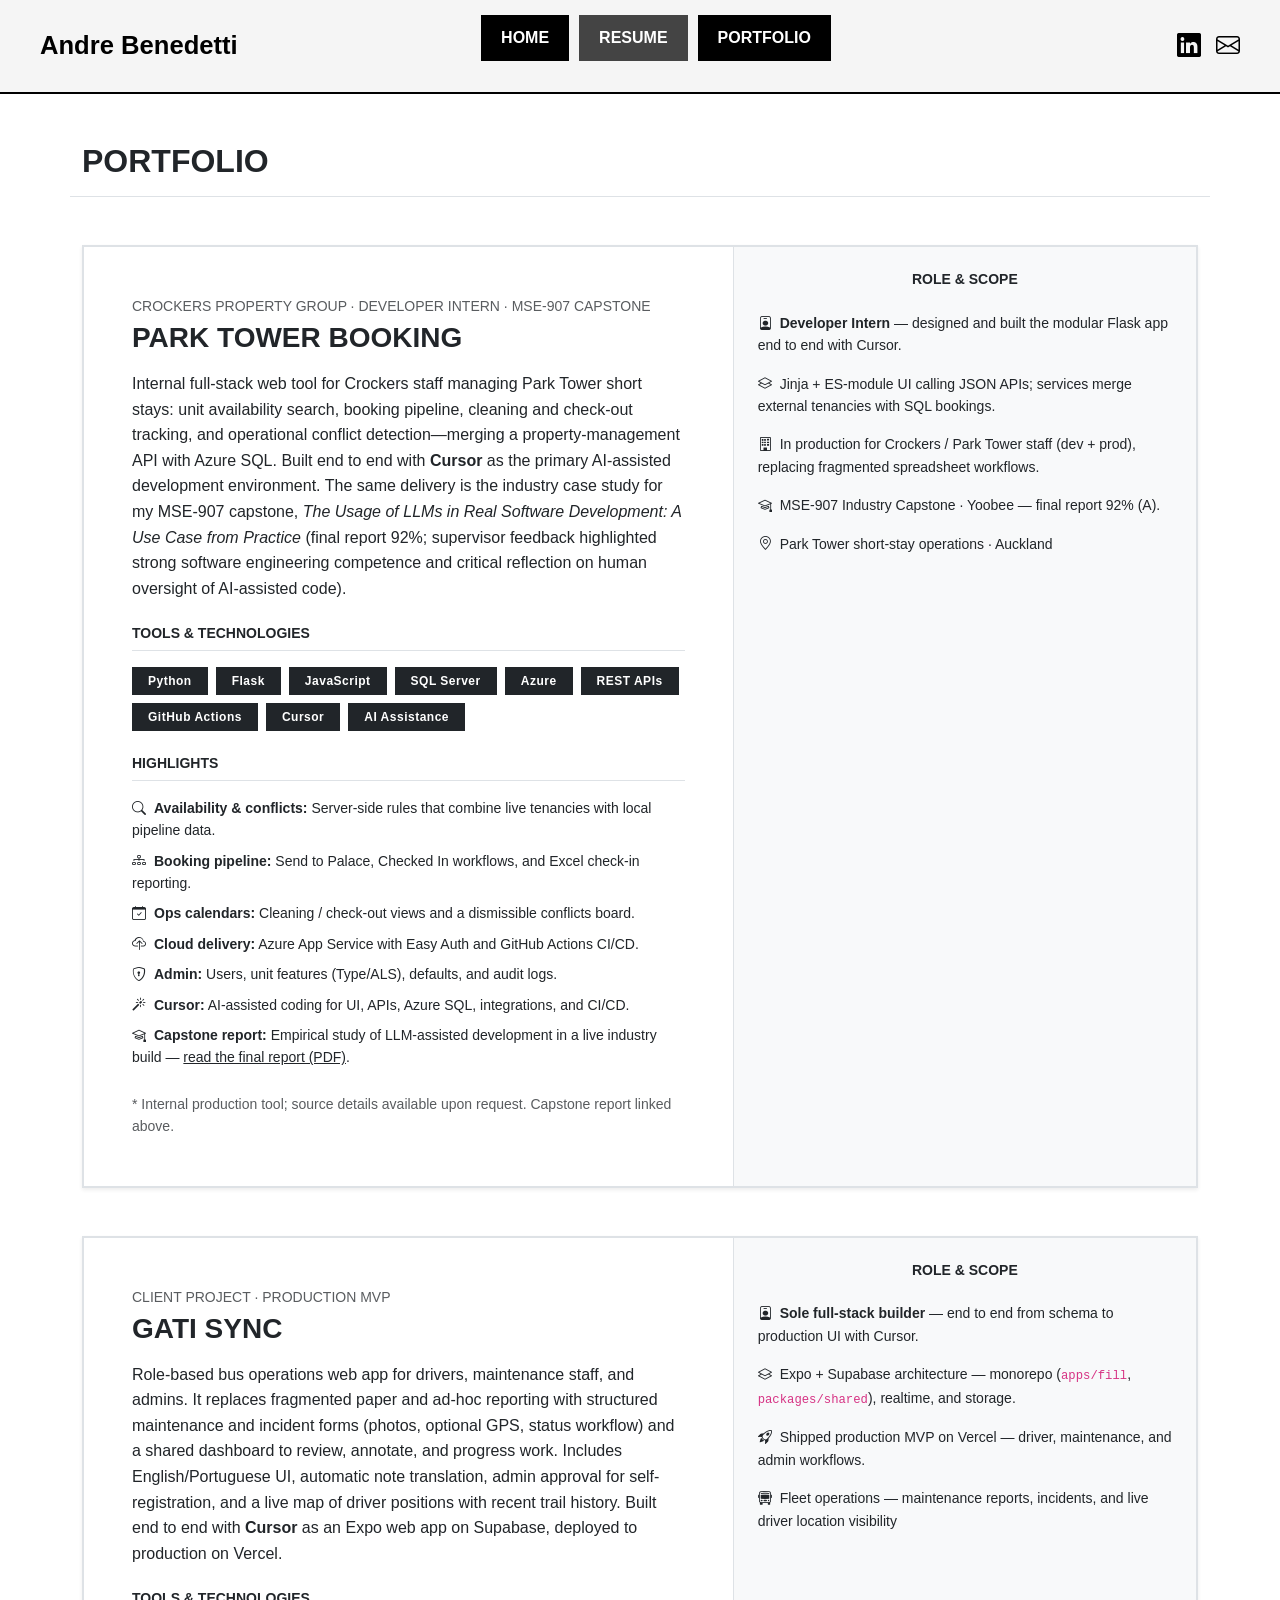
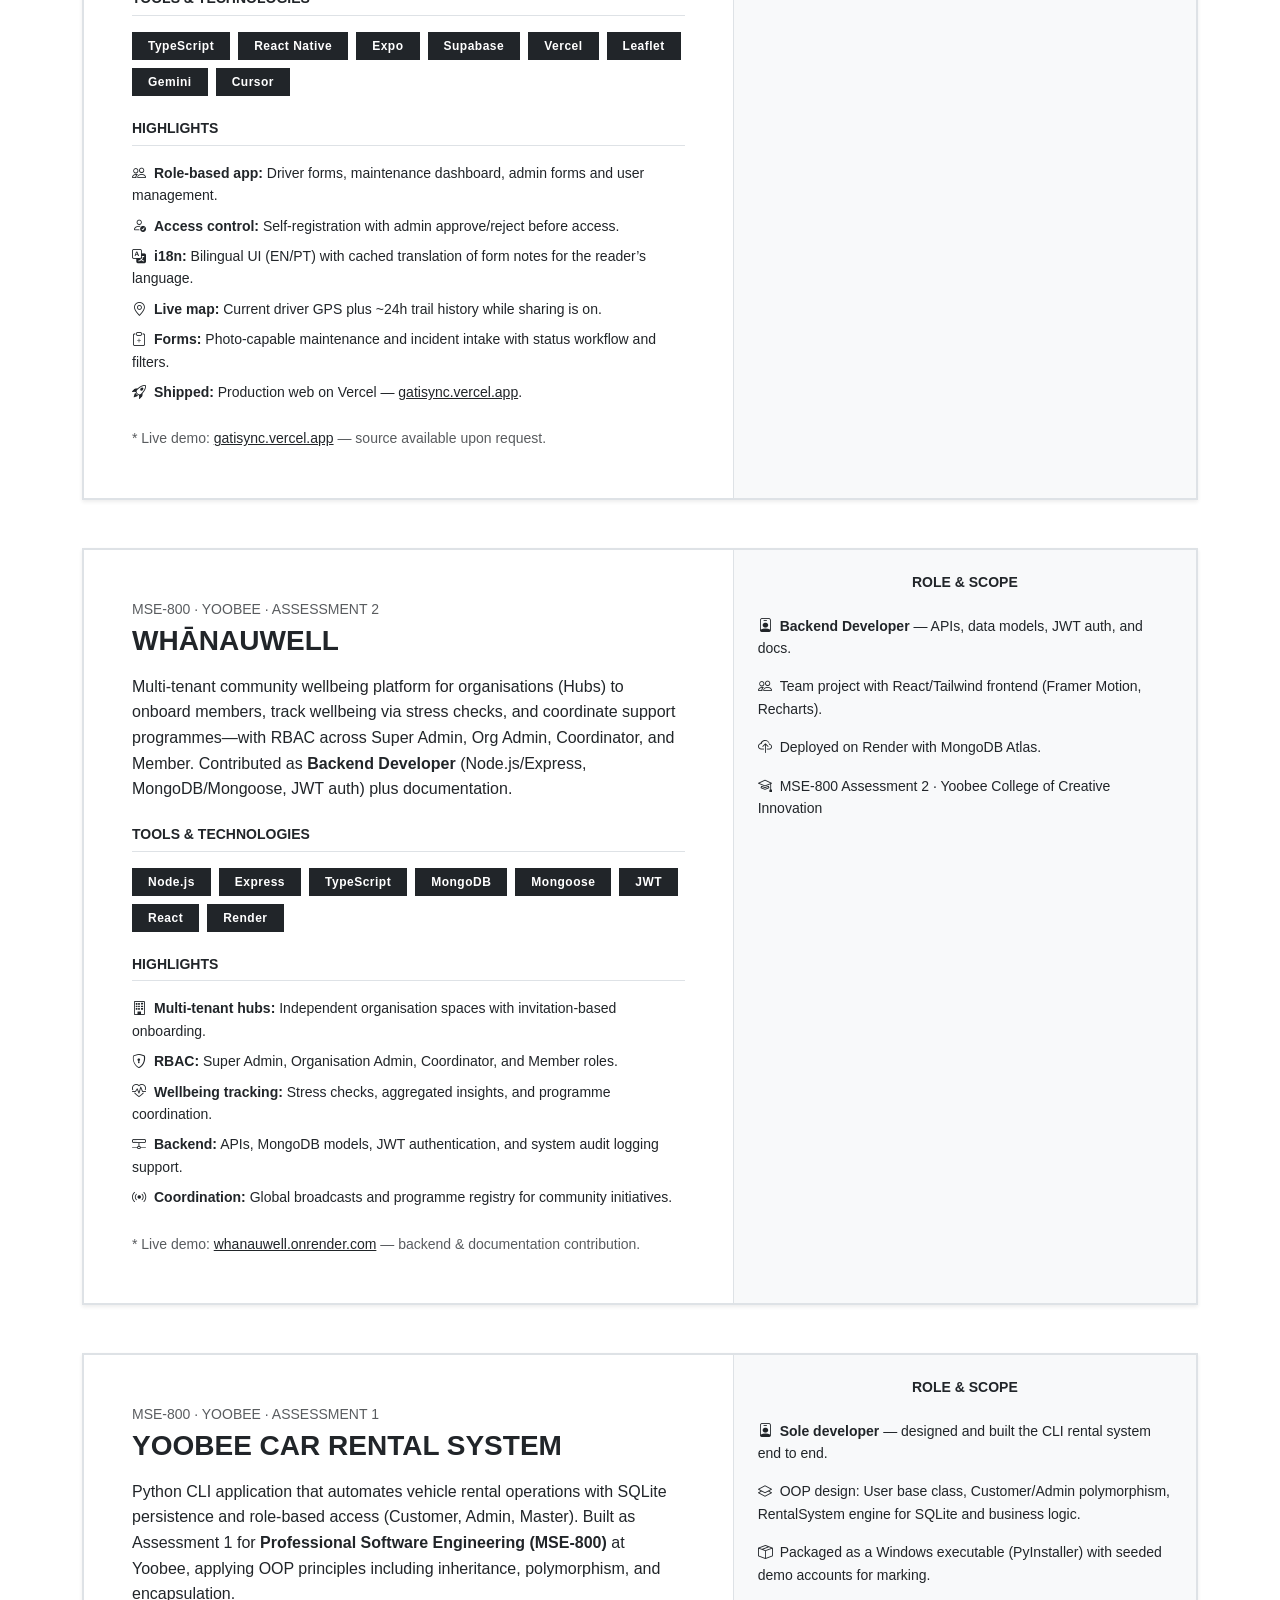
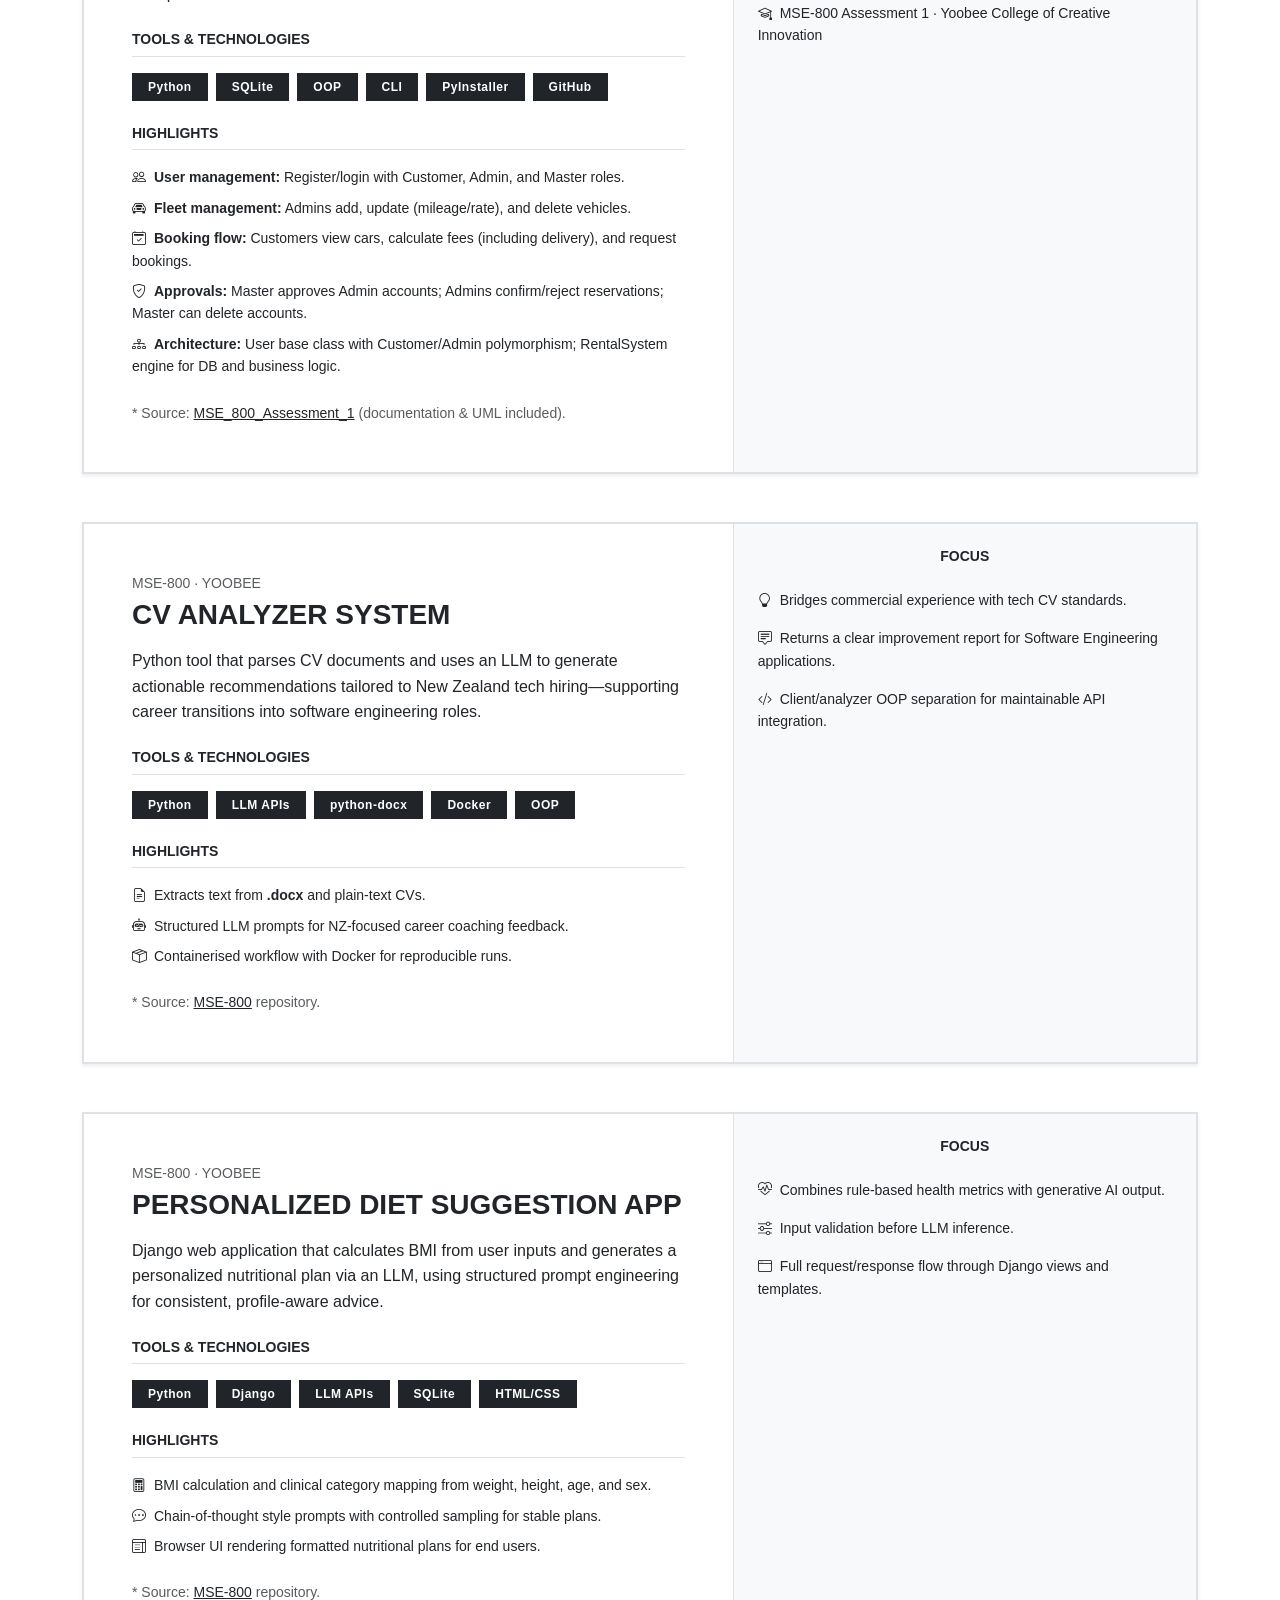
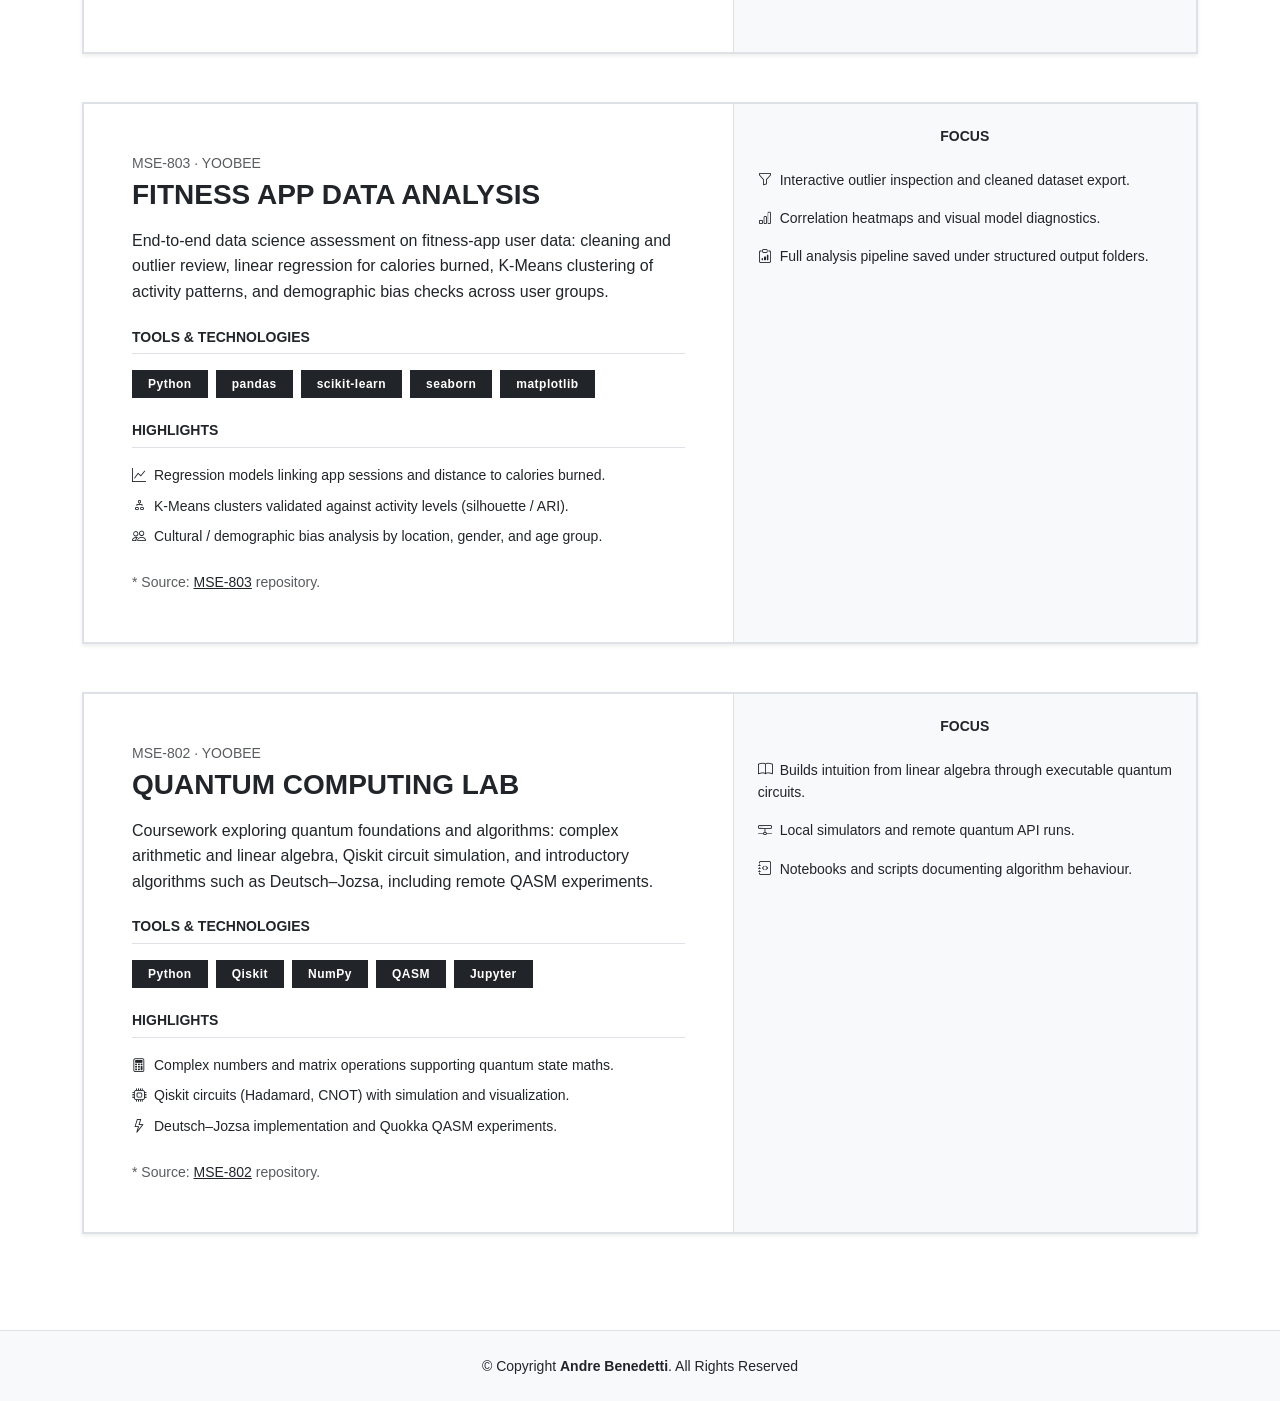
==== commit 379b8863: "Add MSE-907 capstone report to Park Tower portfolio card Host the final research report PDF and note" ====
--- a/portfolio.html
+++ b/portfolio.html
@@ -49,11 +49,11 @@
   <div class="project-card bg-white border border-2 mb-5 shadow-sm">
     <div class="row g-0">
       <div class="col-lg-7 p-4 p-md-5">
-        <p class="text-muted small text-uppercase mb-1">Crockers Property Group · Developer Intern</p>
+        <p class="text-muted small text-uppercase mb-1">Crockers Property Group · Developer Intern · MSE-907 Capstone</p>
         <h3 class="fw-bold text-uppercase mb-3">Park Tower Booking</h3>
         
         <p class="text-justify mb-4">
-          Internal full-stack web tool for Crockers staff managing Park Tower short stays: unit availability search, booking pipeline, cleaning and check-out tracking, and operational conflict detection—merging a property-management API with Azure SQL. Built end to end with <strong>Cursor</strong> as the primary AI-assisted development environment.
+          Internal full-stack web tool for Crockers staff managing Park Tower short stays: unit availability search, booking pipeline, cleaning and check-out tracking, and operational conflict detection—merging a property-management API with Azure SQL. Built end to end with <strong>Cursor</strong> as the primary AI-assisted development environment. The same delivery is the industry case study for my MSE-907 capstone, <em>The Usage of LLMs in Real Software Development: A Use Case from Practice</em> (final report 92%; supervisor feedback highlighted strong software engineering competence and critical reflection on human oversight of AI-assisted code).
         </p>
 
         <div class="mb-4">
@@ -79,12 +79,13 @@
             <li class="mb-2"><i class="bi bi-calendar-check me-2"></i><strong>Ops calendars:</strong> Cleaning / check-out views and a dismissible conflicts board.</li>
             <li class="mb-2"><i class="bi bi-cloud-upload me-2"></i><strong>Cloud delivery:</strong> Azure App Service with Easy Auth and GitHub Actions CI/CD.</li>
             <li class="mb-2"><i class="bi bi-shield-lock me-2"></i><strong>Admin:</strong> Users, unit features (Type/ALS), defaults, and audit logs.</li>
-            <li><i class="bi bi-magic me-2"></i><strong>Cursor:</strong> AI-assisted coding for UI, APIs, Azure SQL, integrations, and CI/CD.</li>
-          </ul>
-        </div>
-
-        <p class="text-muted small italic m-0">
-          * Case study only — internal production tool; source details available upon request.
+            <li class="mb-2"><i class="bi bi-magic me-2"></i><strong>Cursor:</strong> AI-assisted coding for UI, APIs, Azure SQL, integrations, and CI/CD.</li>
+            <li><i class="bi bi-mortarboard me-2"></i><strong>Capstone report:</strong> Empirical study of LLM-assisted development in a live industry build — <a href="assets/pdf/MSE907-Capstone-Park-Tower-LLMs-in-Practice.pdf" target="_blank" class="text-dark">read the final report (PDF)</a>.</li>
+          </ul>
+        </div>
+
+        <p class="text-muted small italic m-0">
+          * Internal production tool; source details available upon request. Capstone report linked above.
         </p>
       </div>
 
@@ -94,6 +95,7 @@
           <li class="mb-3"><i class="bi bi-person-badge me-2"></i><strong>Developer Intern</strong> — designed and built the modular Flask app end to end with Cursor.</li>
           <li class="mb-3"><i class="bi bi-layers me-2"></i>Jinja + ES-module UI calling JSON APIs; services merge external tenancies with SQL bookings.</li>
           <li class="mb-3"><i class="bi bi-building me-2"></i>In production for Crockers / Park Tower staff (dev + prod), replacing fragmented spreadsheet workflows.</li>
+          <li class="mb-3"><i class="bi bi-mortarboard me-2"></i>MSE-907 Industry Capstone · Yoobee — final report 92% (A).</li>
           <li><i class="bi bi-geo-alt me-2"></i>Park Tower short-stay operations · Auckland</li>
         </ul>
       </div>
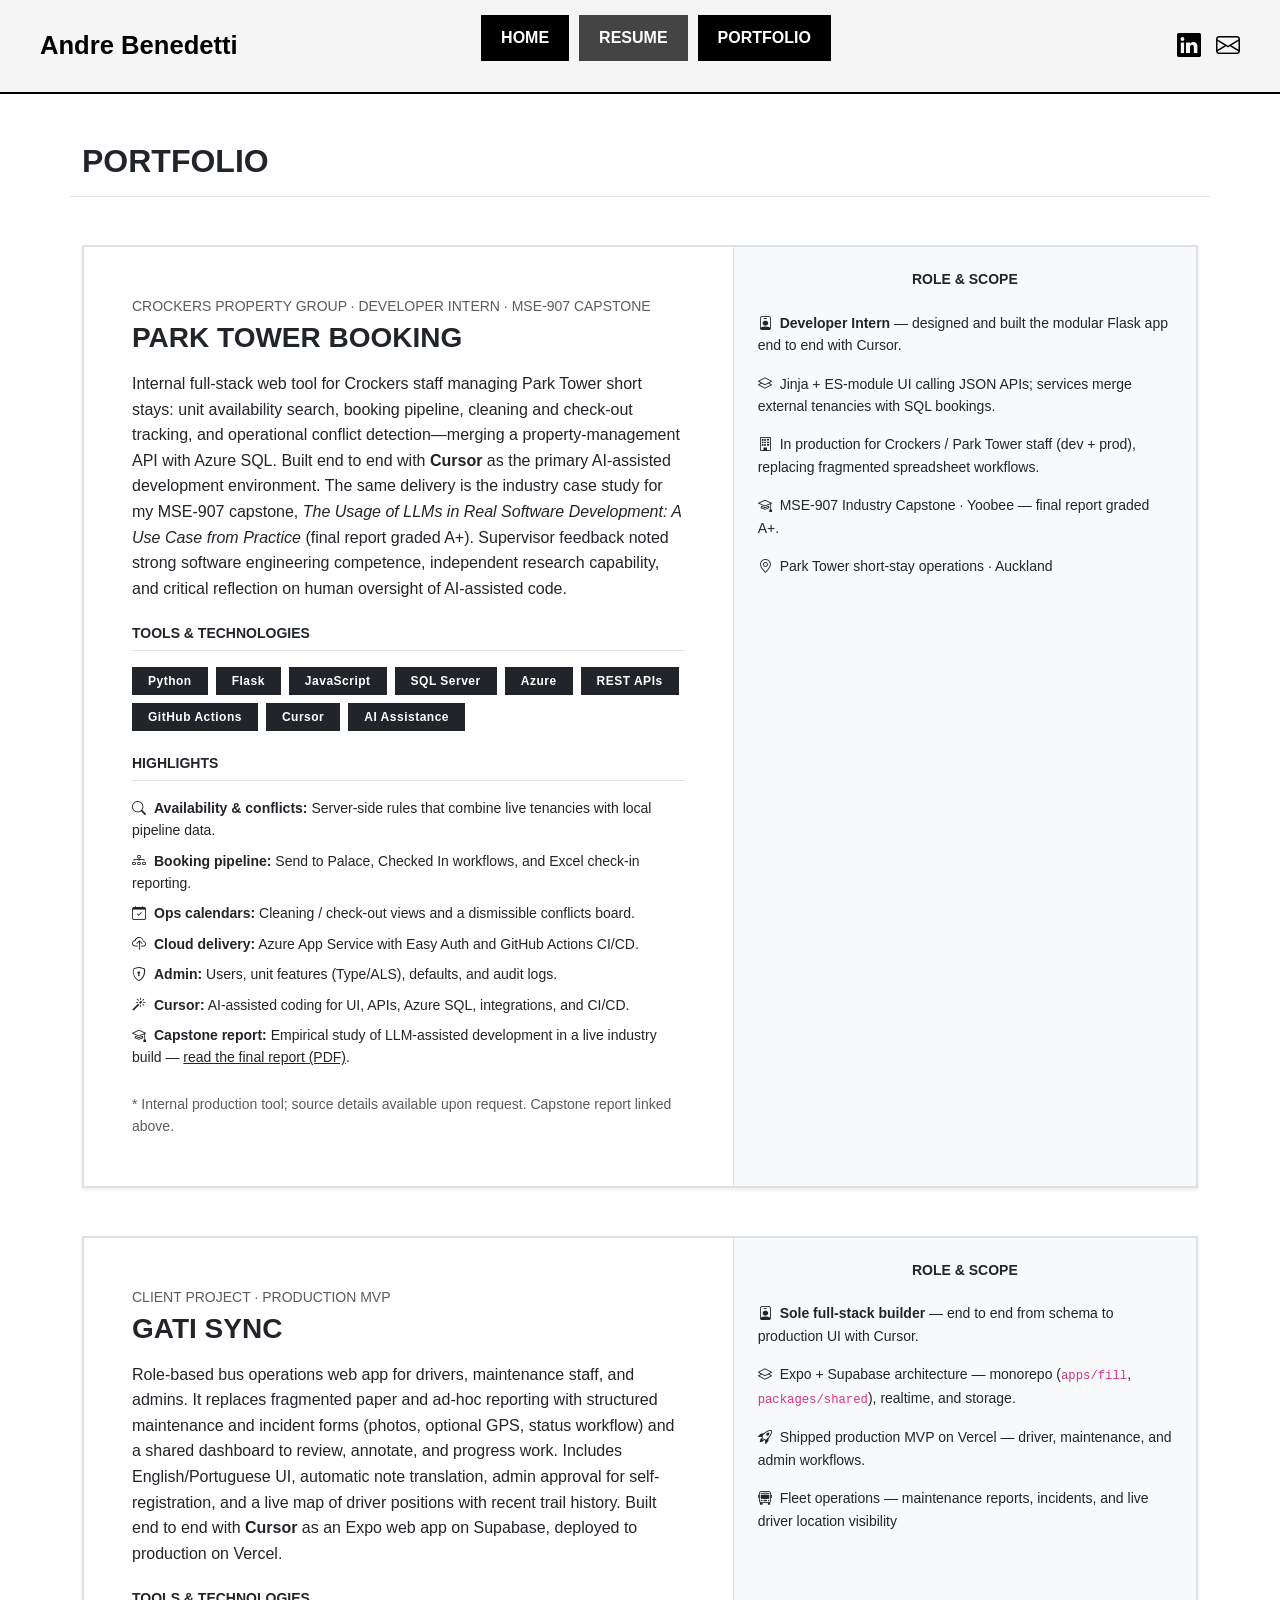
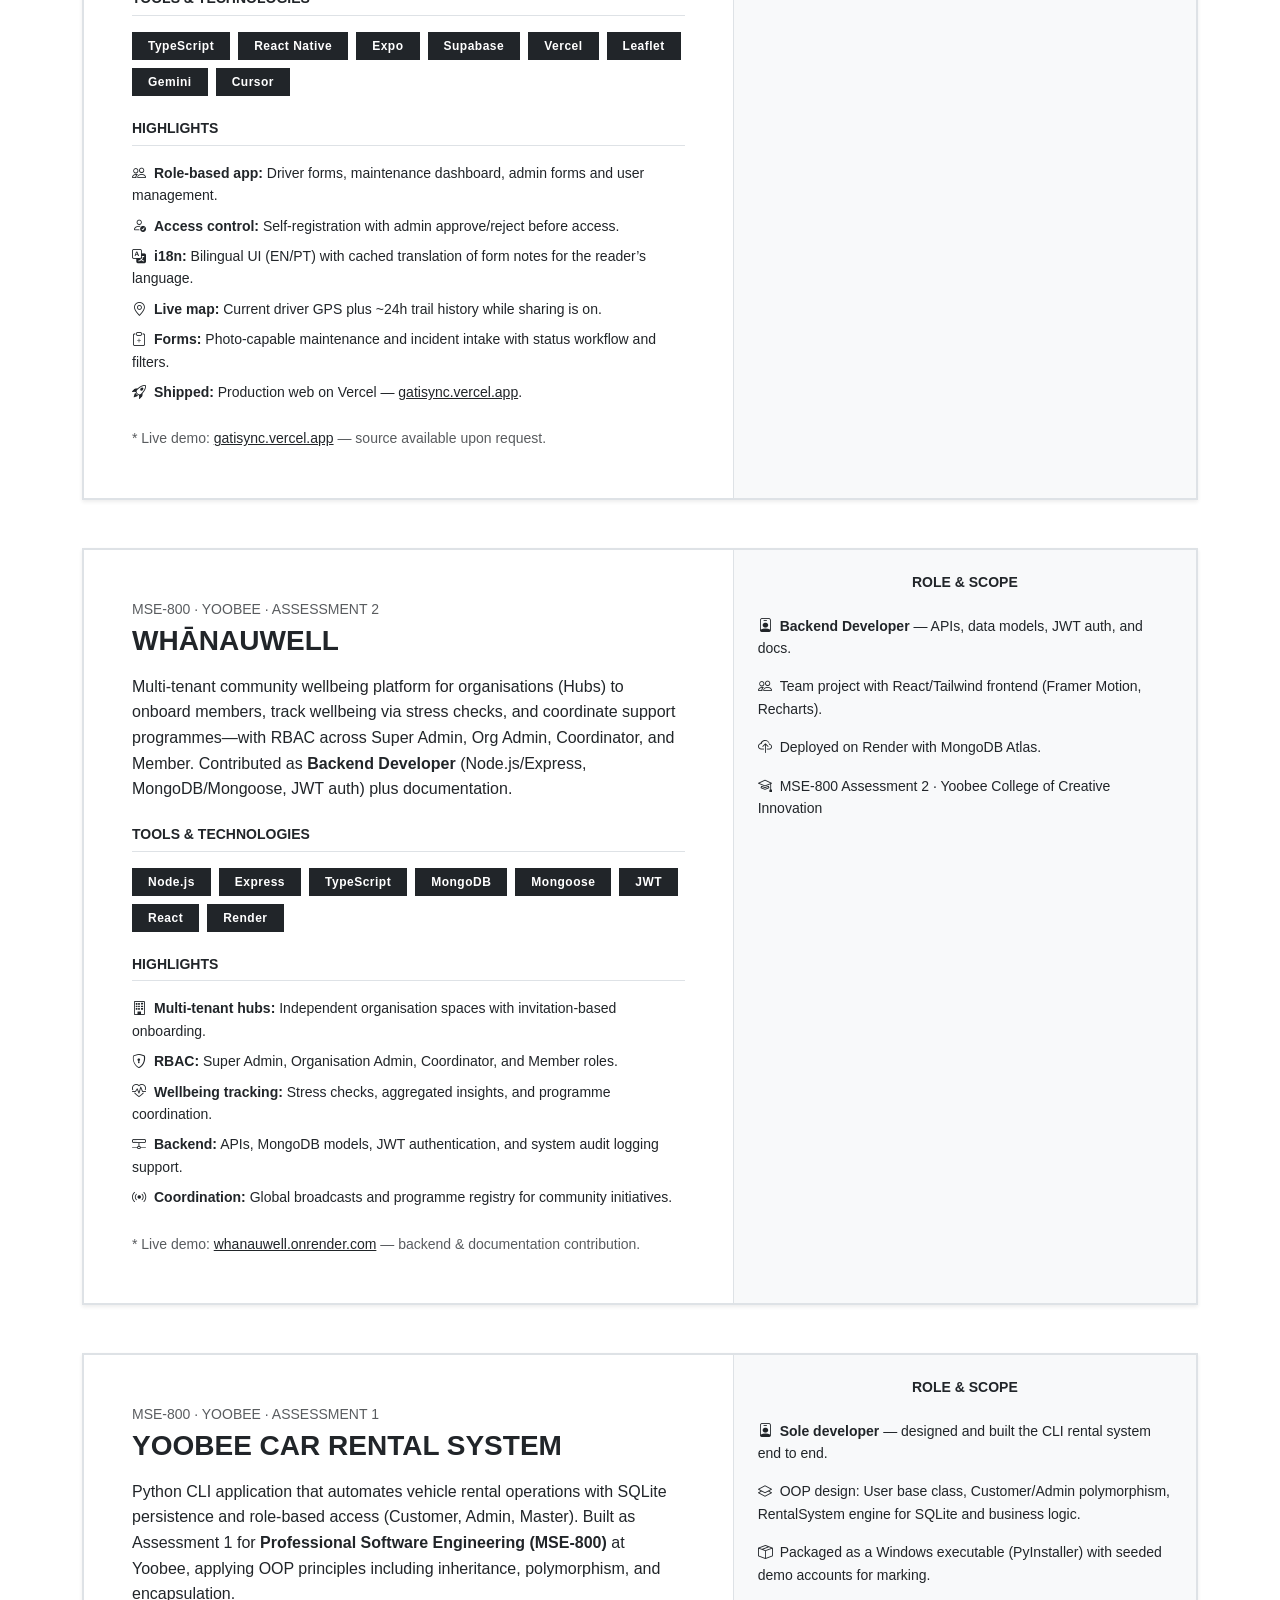
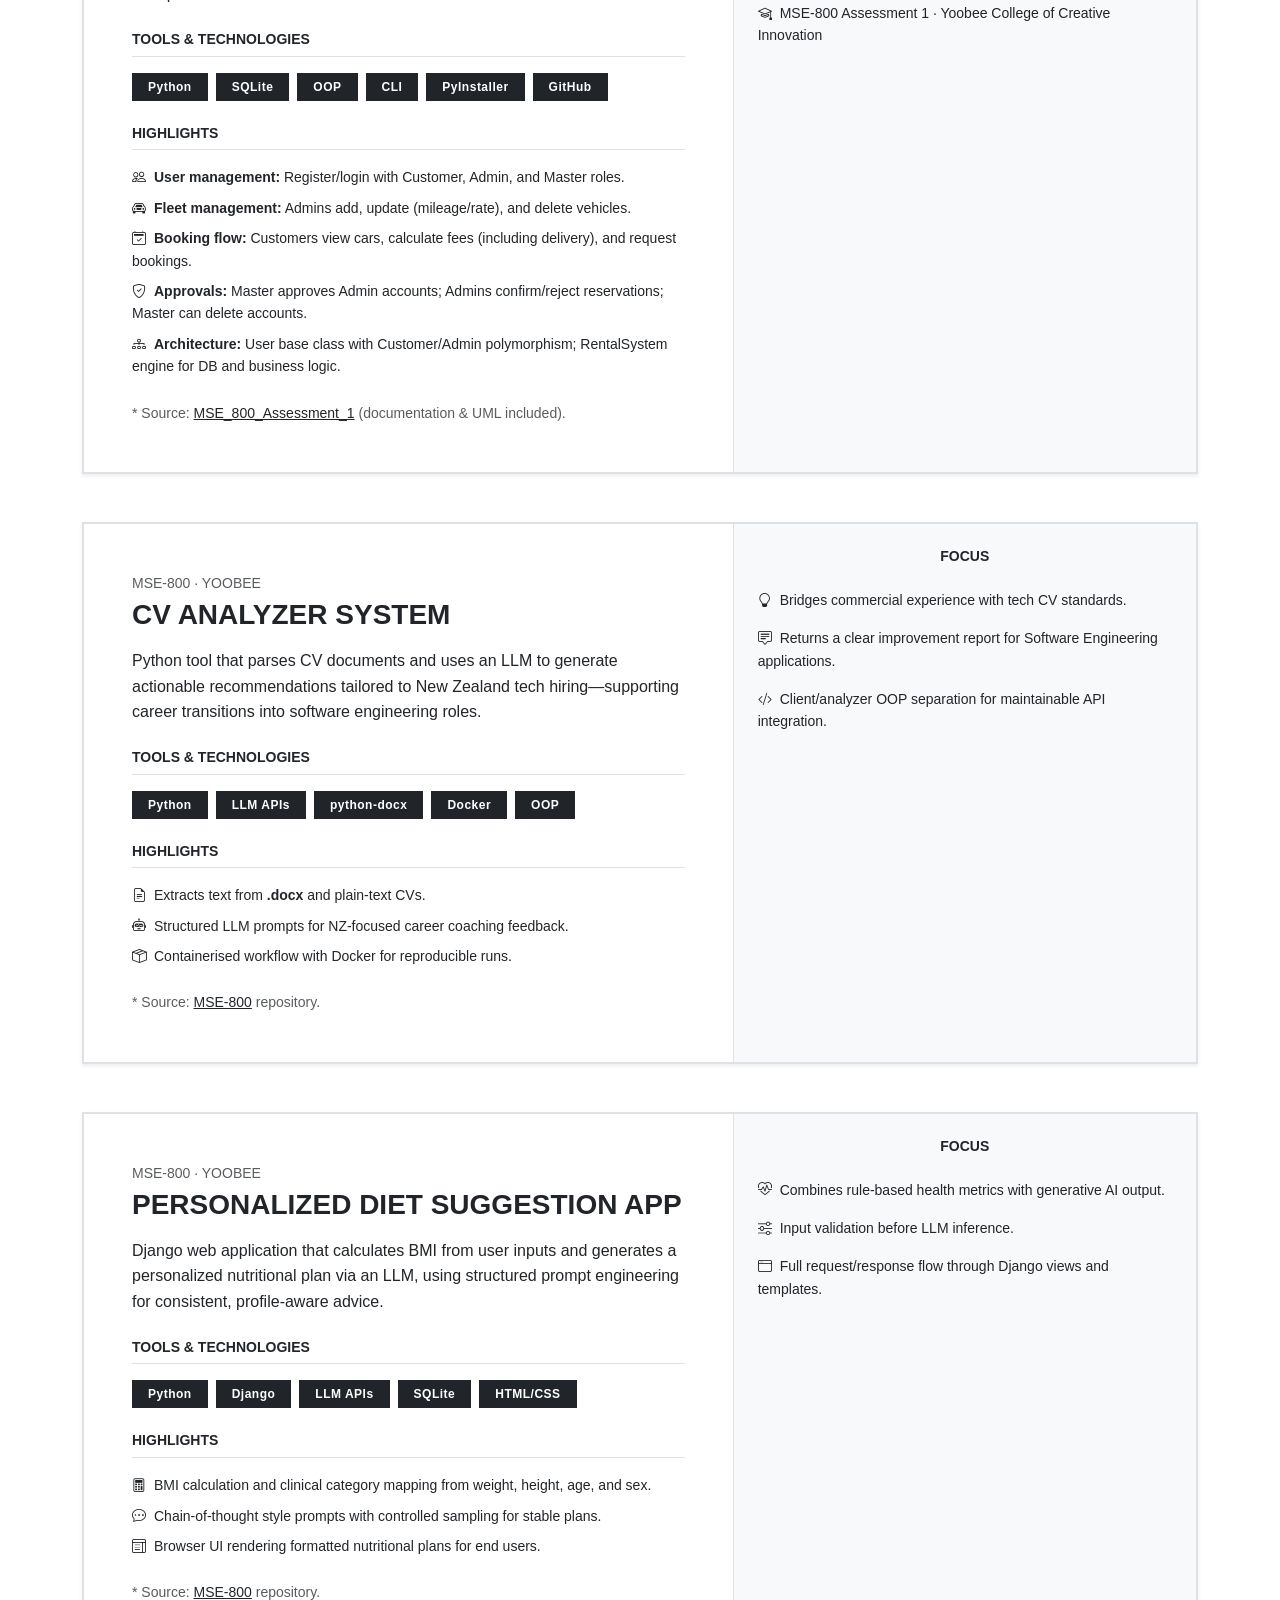
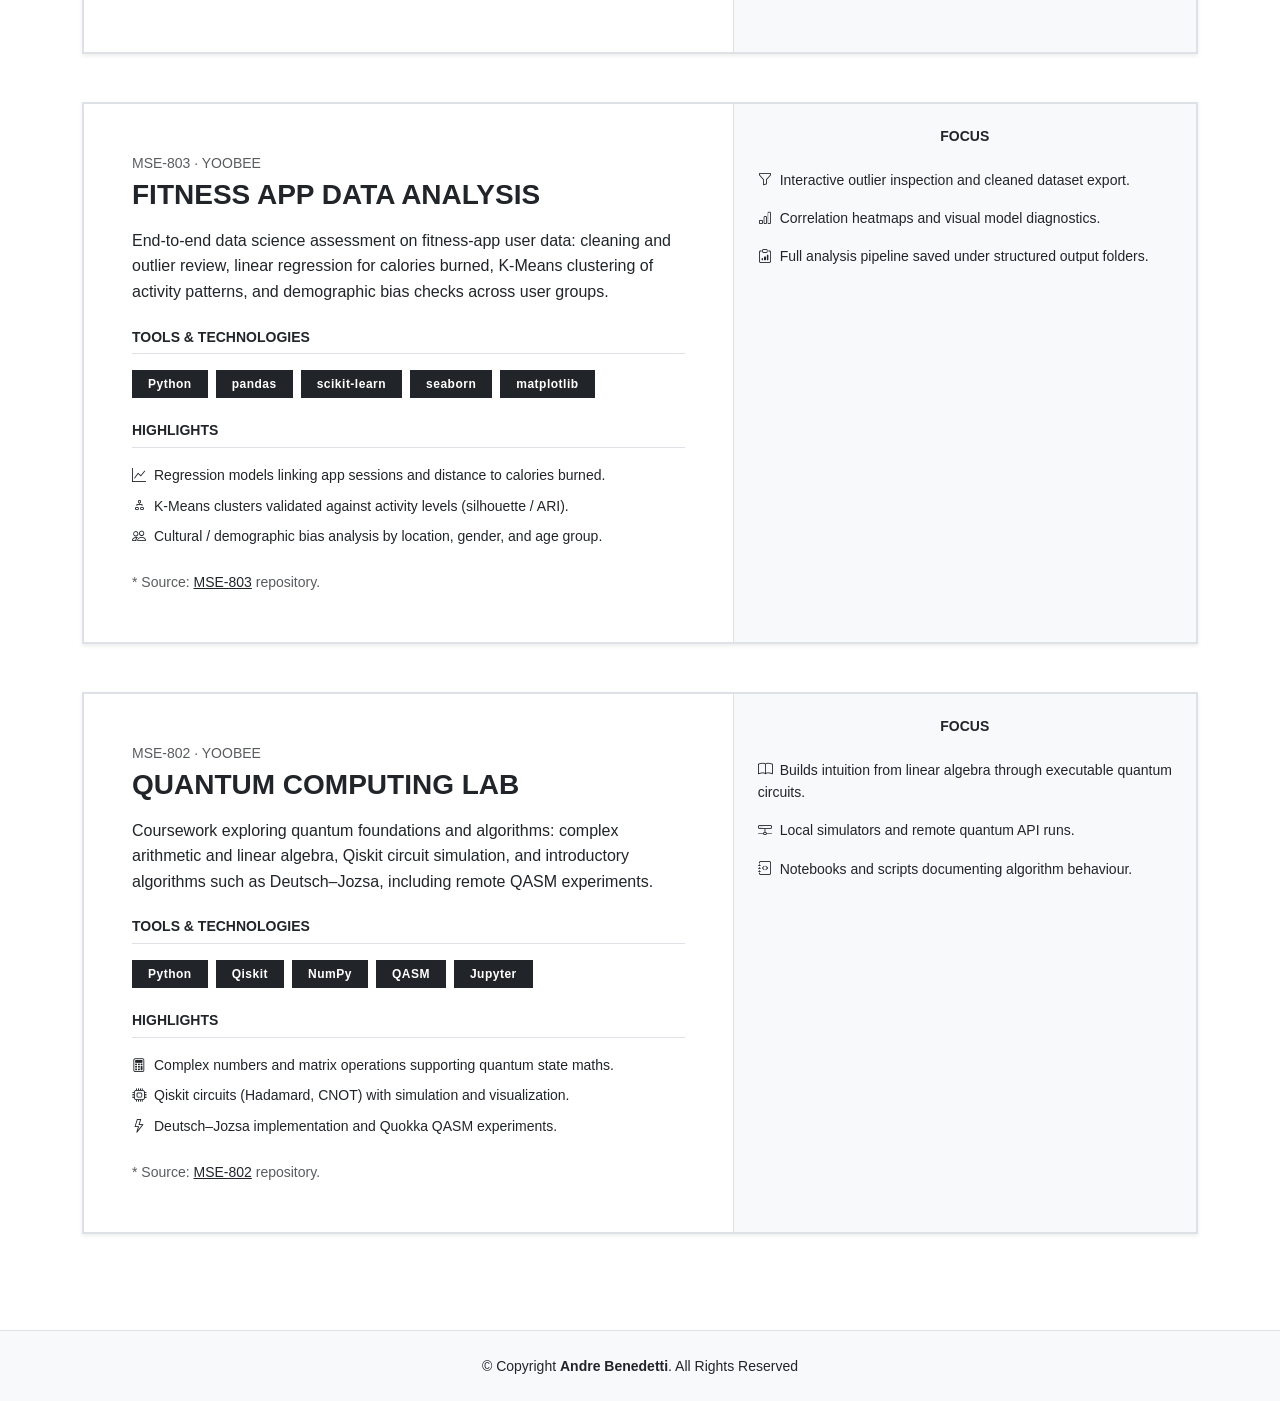
==== commit b72de103: "Use A+ for MSE-907 grade and tighten supervisor feedback line Replace numeric 92% with graded A+ and" ====
--- a/portfolio.html
+++ b/portfolio.html
@@ -53,7 +53,7 @@
         <h3 class="fw-bold text-uppercase mb-3">Park Tower Booking</h3>
         
         <p class="text-justify mb-4">
-          Internal full-stack web tool for Crockers staff managing Park Tower short stays: unit availability search, booking pipeline, cleaning and check-out tracking, and operational conflict detection—merging a property-management API with Azure SQL. Built end to end with <strong>Cursor</strong> as the primary AI-assisted development environment. The same delivery is the industry case study for my MSE-907 capstone, <em>The Usage of LLMs in Real Software Development: A Use Case from Practice</em> (final report 92%; supervisor feedback highlighted strong software engineering competence and critical reflection on human oversight of AI-assisted code).
+          Internal full-stack web tool for Crockers staff managing Park Tower short stays: unit availability search, booking pipeline, cleaning and check-out tracking, and operational conflict detection—merging a property-management API with Azure SQL. Built end to end with <strong>Cursor</strong> as the primary AI-assisted development environment. The same delivery is the industry case study for my MSE-907 capstone, <em>The Usage of LLMs in Real Software Development: A Use Case from Practice</em> (final report graded A+). Supervisor feedback noted strong software engineering competence, independent research capability, and critical reflection on human oversight of AI-assisted code.
         </p>
 
         <div class="mb-4">
@@ -95,7 +95,7 @@
           <li class="mb-3"><i class="bi bi-person-badge me-2"></i><strong>Developer Intern</strong> — designed and built the modular Flask app end to end with Cursor.</li>
           <li class="mb-3"><i class="bi bi-layers me-2"></i>Jinja + ES-module UI calling JSON APIs; services merge external tenancies with SQL bookings.</li>
           <li class="mb-3"><i class="bi bi-building me-2"></i>In production for Crockers / Park Tower staff (dev + prod), replacing fragmented spreadsheet workflows.</li>
-          <li class="mb-3"><i class="bi bi-mortarboard me-2"></i>MSE-907 Industry Capstone · Yoobee — final report 92% (A).</li>
+          <li class="mb-3"><i class="bi bi-mortarboard me-2"></i>MSE-907 Industry Capstone · Yoobee — final report graded A+.</li>
           <li><i class="bi bi-geo-alt me-2"></i>Park Tower short-stay operations · Auckland</li>
         </ul>
       </div>
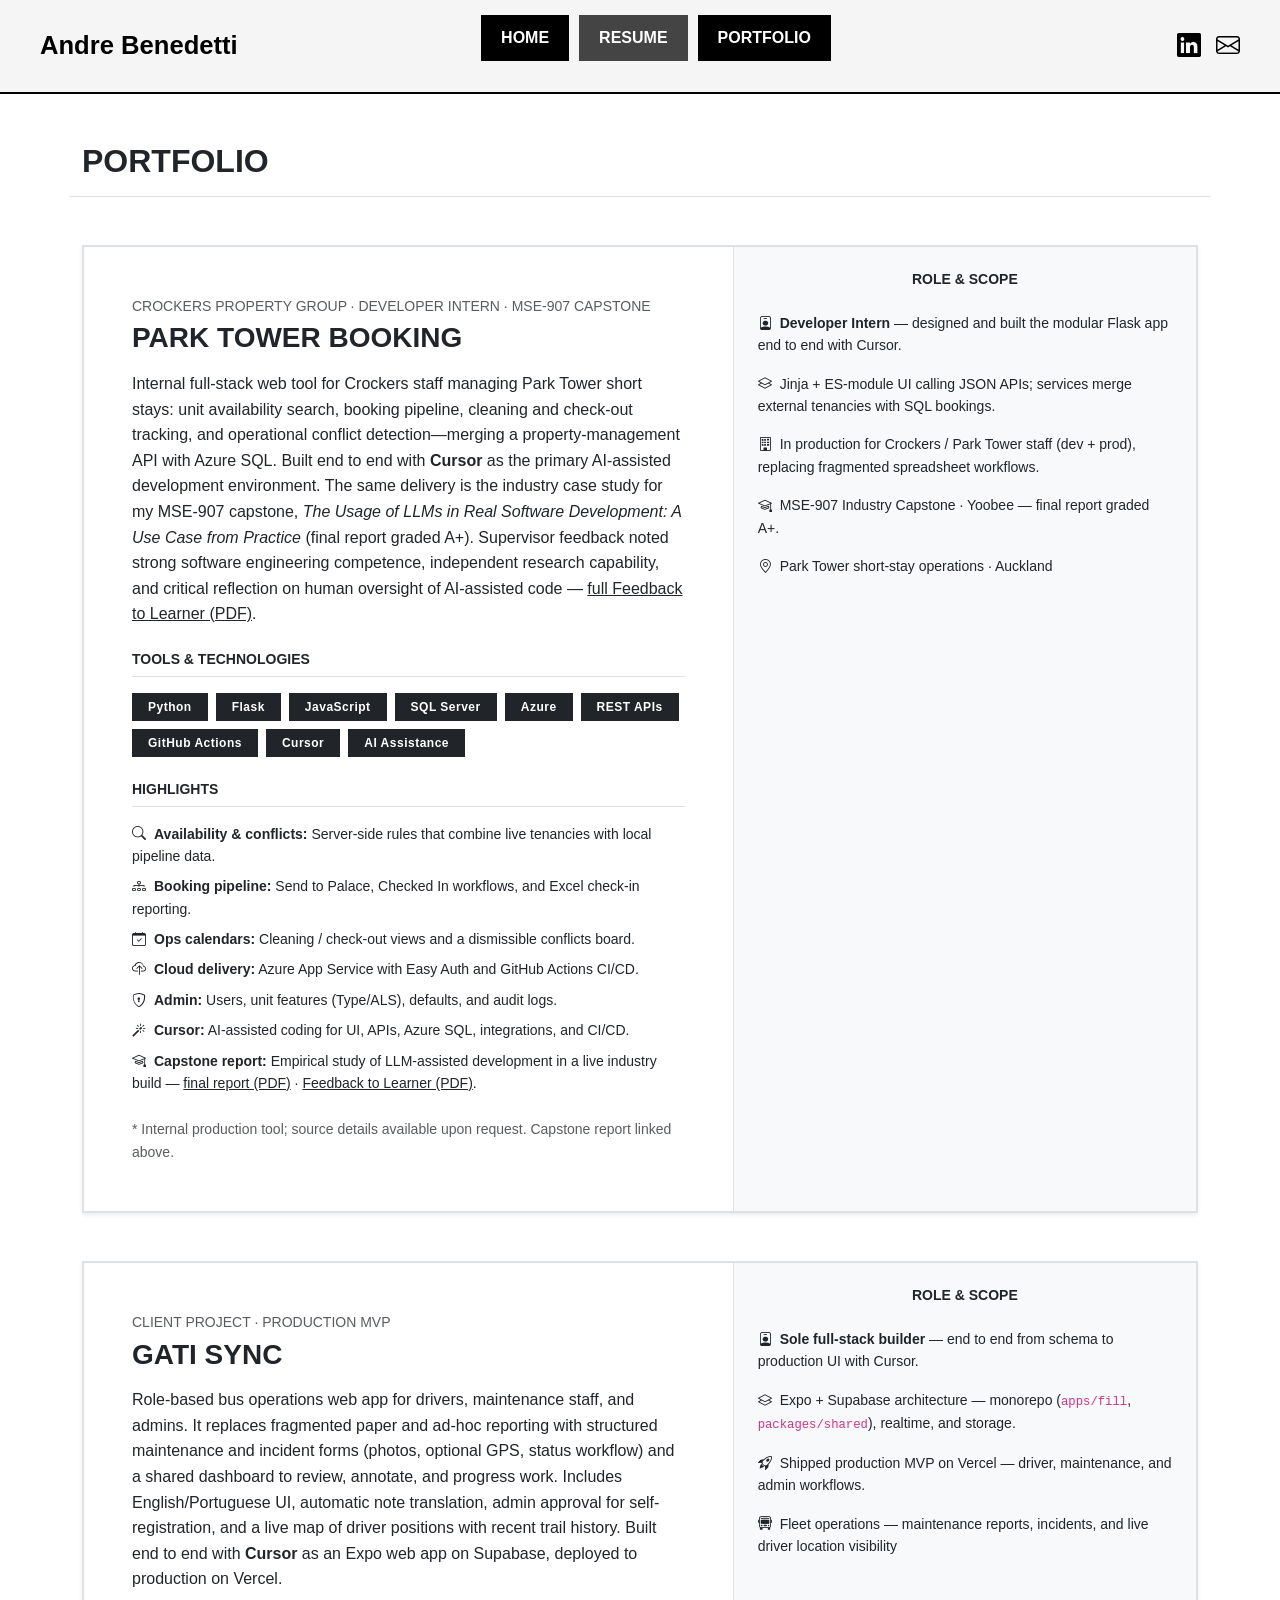
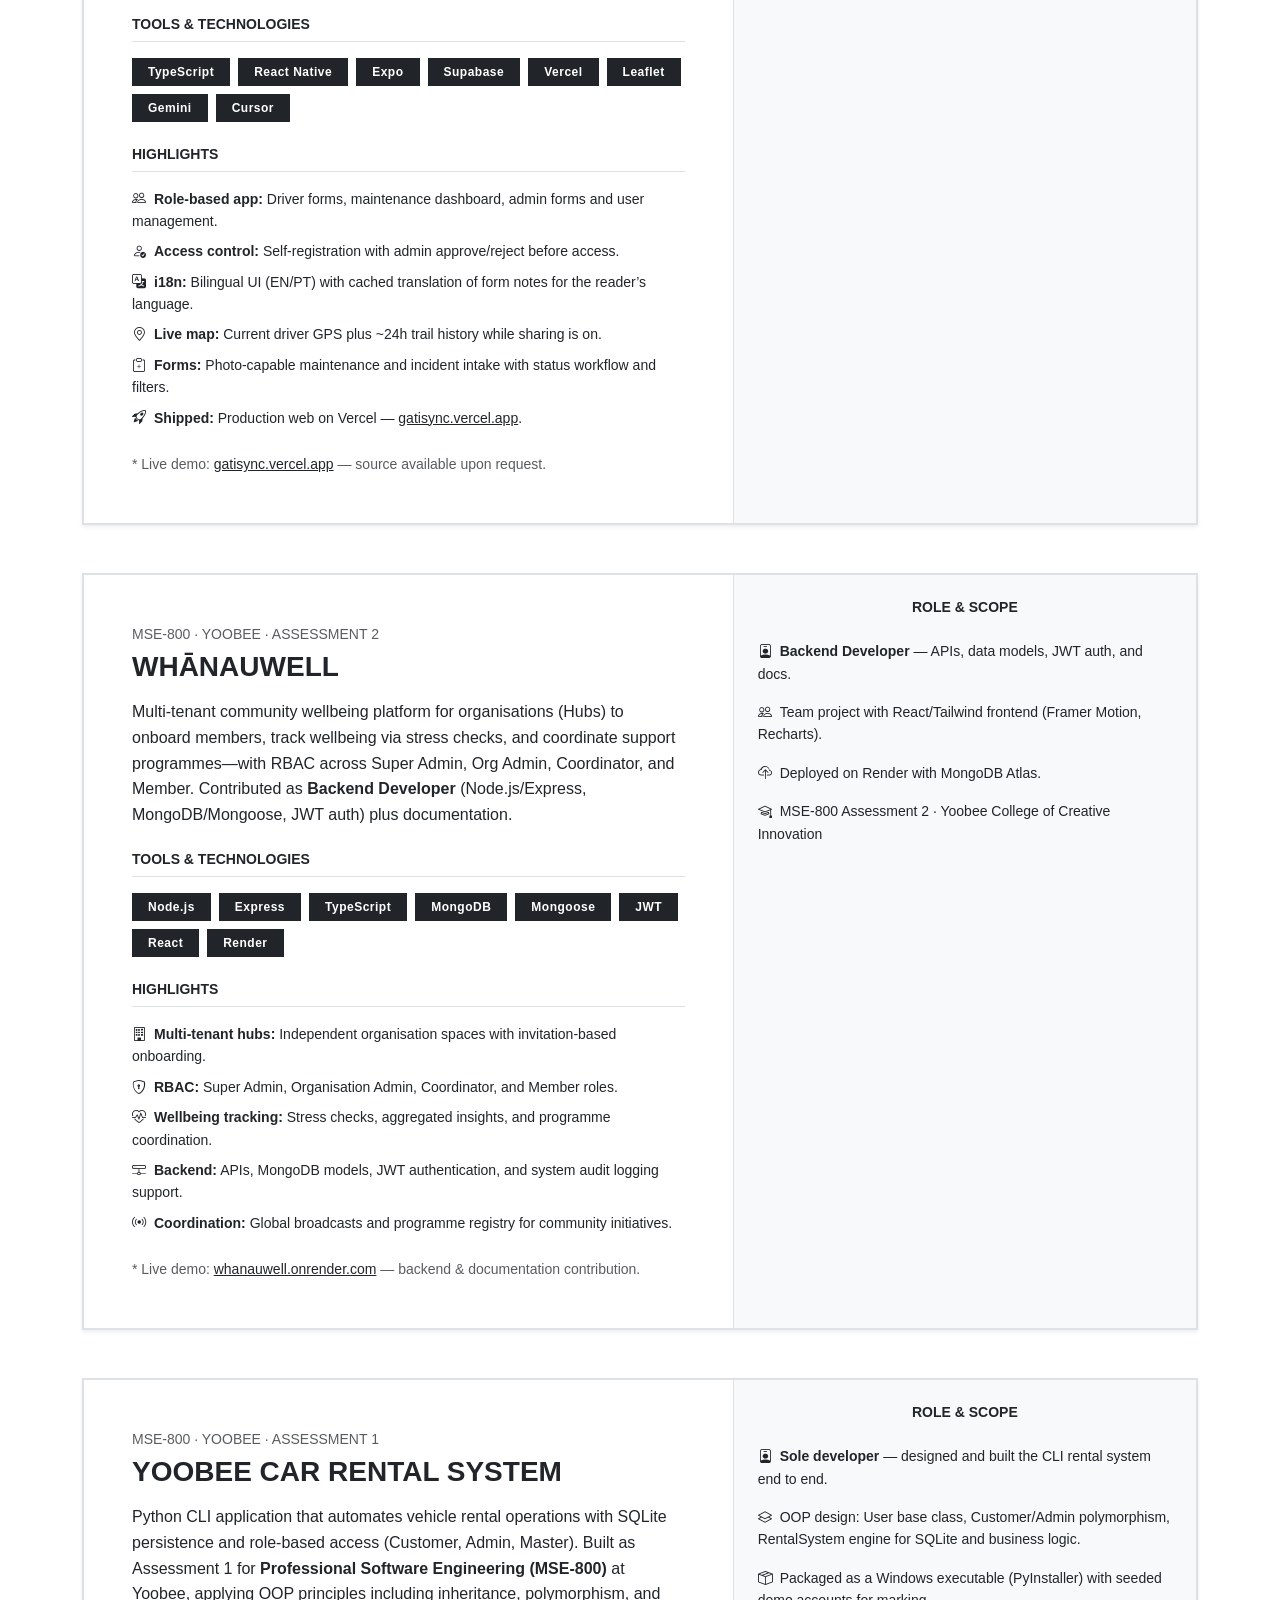
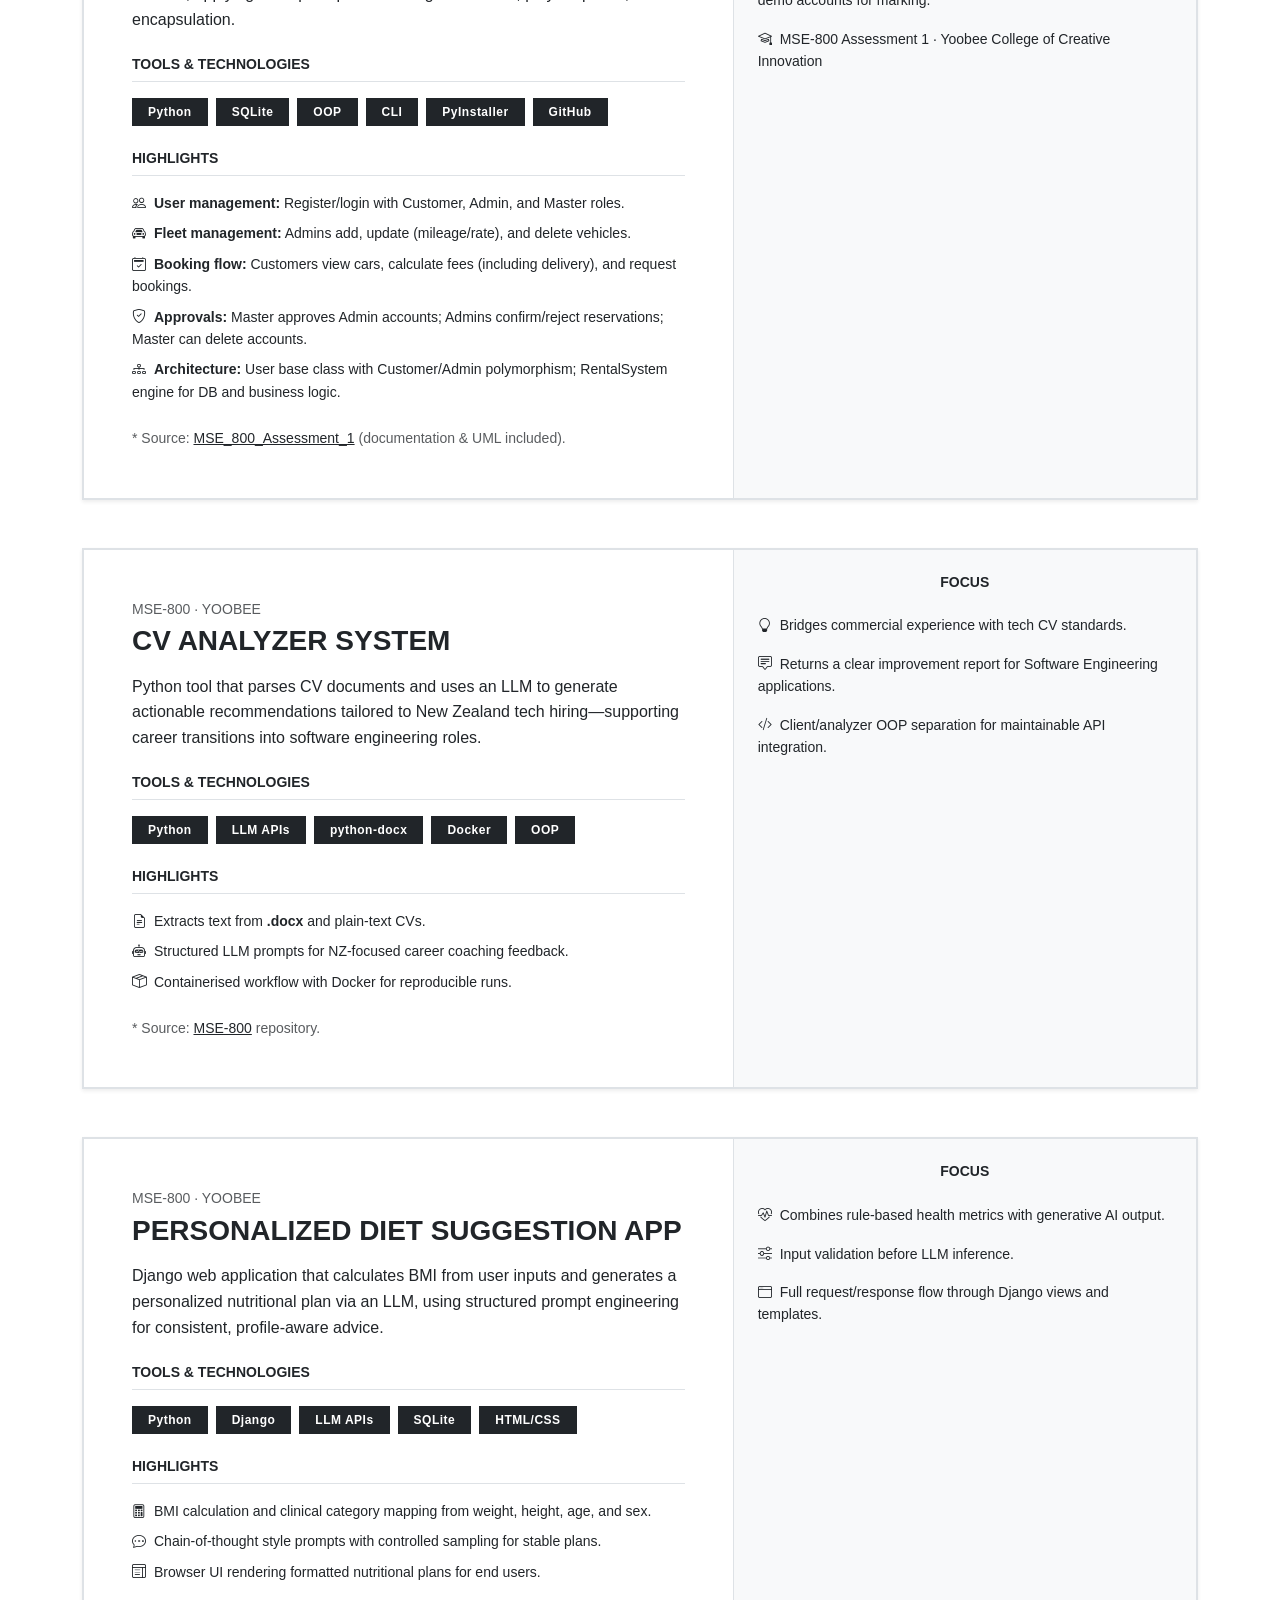
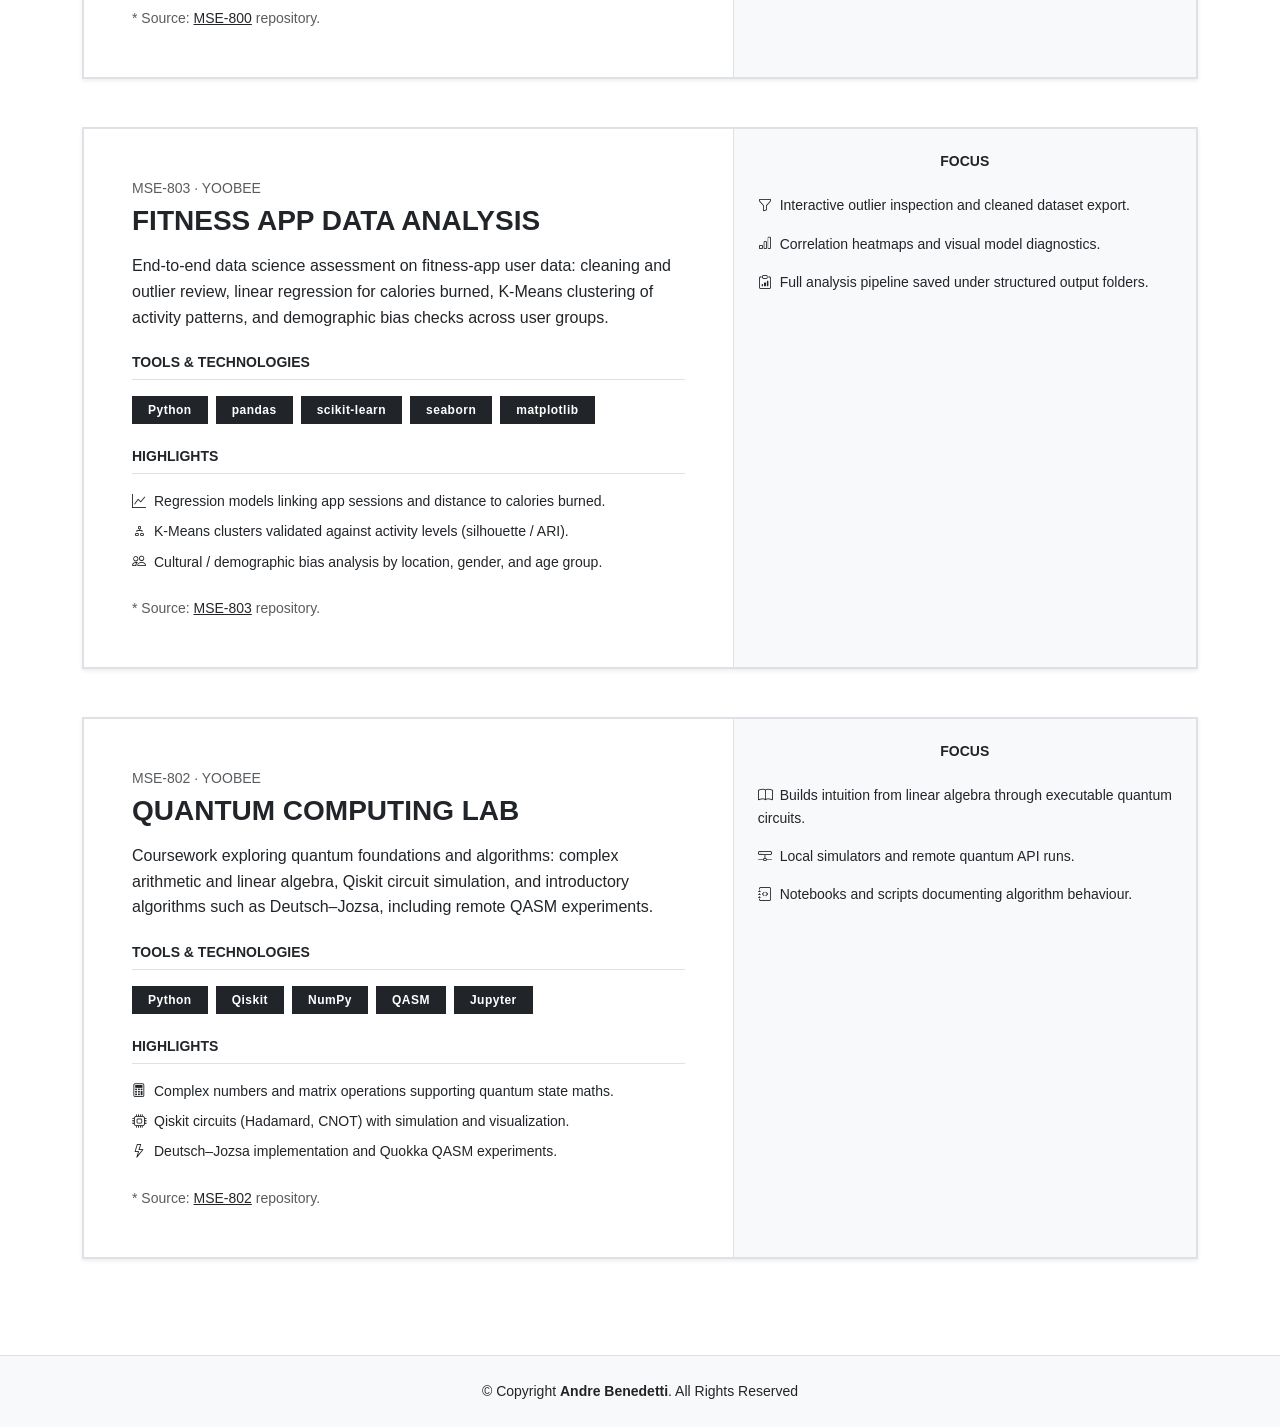
==== commit ed201644: "Add Feedback to Learner PDF link on Park Tower card Publish a clean extract of the MSE-907 superviso" ====
--- a/portfolio.html
+++ b/portfolio.html
@@ -53,7 +53,7 @@
         <h3 class="fw-bold text-uppercase mb-3">Park Tower Booking</h3>
         
         <p class="text-justify mb-4">
-          Internal full-stack web tool for Crockers staff managing Park Tower short stays: unit availability search, booking pipeline, cleaning and check-out tracking, and operational conflict detection—merging a property-management API with Azure SQL. Built end to end with <strong>Cursor</strong> as the primary AI-assisted development environment. The same delivery is the industry case study for my MSE-907 capstone, <em>The Usage of LLMs in Real Software Development: A Use Case from Practice</em> (final report graded A+). Supervisor feedback noted strong software engineering competence, independent research capability, and critical reflection on human oversight of AI-assisted code.
+          Internal full-stack web tool for Crockers staff managing Park Tower short stays: unit availability search, booking pipeline, cleaning and check-out tracking, and operational conflict detection—merging a property-management API with Azure SQL. Built end to end with <strong>Cursor</strong> as the primary AI-assisted development environment. The same delivery is the industry case study for my MSE-907 capstone, <em>The Usage of LLMs in Real Software Development: A Use Case from Practice</em> (final report graded A+). Supervisor feedback noted strong software engineering competence, independent research capability, and critical reflection on human oversight of AI-assisted code — <a href="assets/pdf/MSE907-Capstone-Feedback-to-Learner.pdf" target="_blank" class="text-dark">full Feedback to Learner (PDF)</a>.
         </p>
 
         <div class="mb-4">
@@ -80,7 +80,7 @@
             <li class="mb-2"><i class="bi bi-cloud-upload me-2"></i><strong>Cloud delivery:</strong> Azure App Service with Easy Auth and GitHub Actions CI/CD.</li>
             <li class="mb-2"><i class="bi bi-shield-lock me-2"></i><strong>Admin:</strong> Users, unit features (Type/ALS), defaults, and audit logs.</li>
             <li class="mb-2"><i class="bi bi-magic me-2"></i><strong>Cursor:</strong> AI-assisted coding for UI, APIs, Azure SQL, integrations, and CI/CD.</li>
-            <li><i class="bi bi-mortarboard me-2"></i><strong>Capstone report:</strong> Empirical study of LLM-assisted development in a live industry build — <a href="assets/pdf/MSE907-Capstone-Park-Tower-LLMs-in-Practice.pdf" target="_blank" class="text-dark">read the final report (PDF)</a>.</li>
+            <li><i class="bi bi-mortarboard me-2"></i><strong>Capstone report:</strong> Empirical study of LLM-assisted development in a live industry build — <a href="assets/pdf/MSE907-Capstone-Park-Tower-LLMs-in-Practice.pdf" target="_blank" class="text-dark">final report (PDF)</a> · <a href="assets/pdf/MSE907-Capstone-Feedback-to-Learner.pdf" target="_blank" class="text-dark">Feedback to Learner (PDF)</a>.</li>
           </ul>
         </div>
 
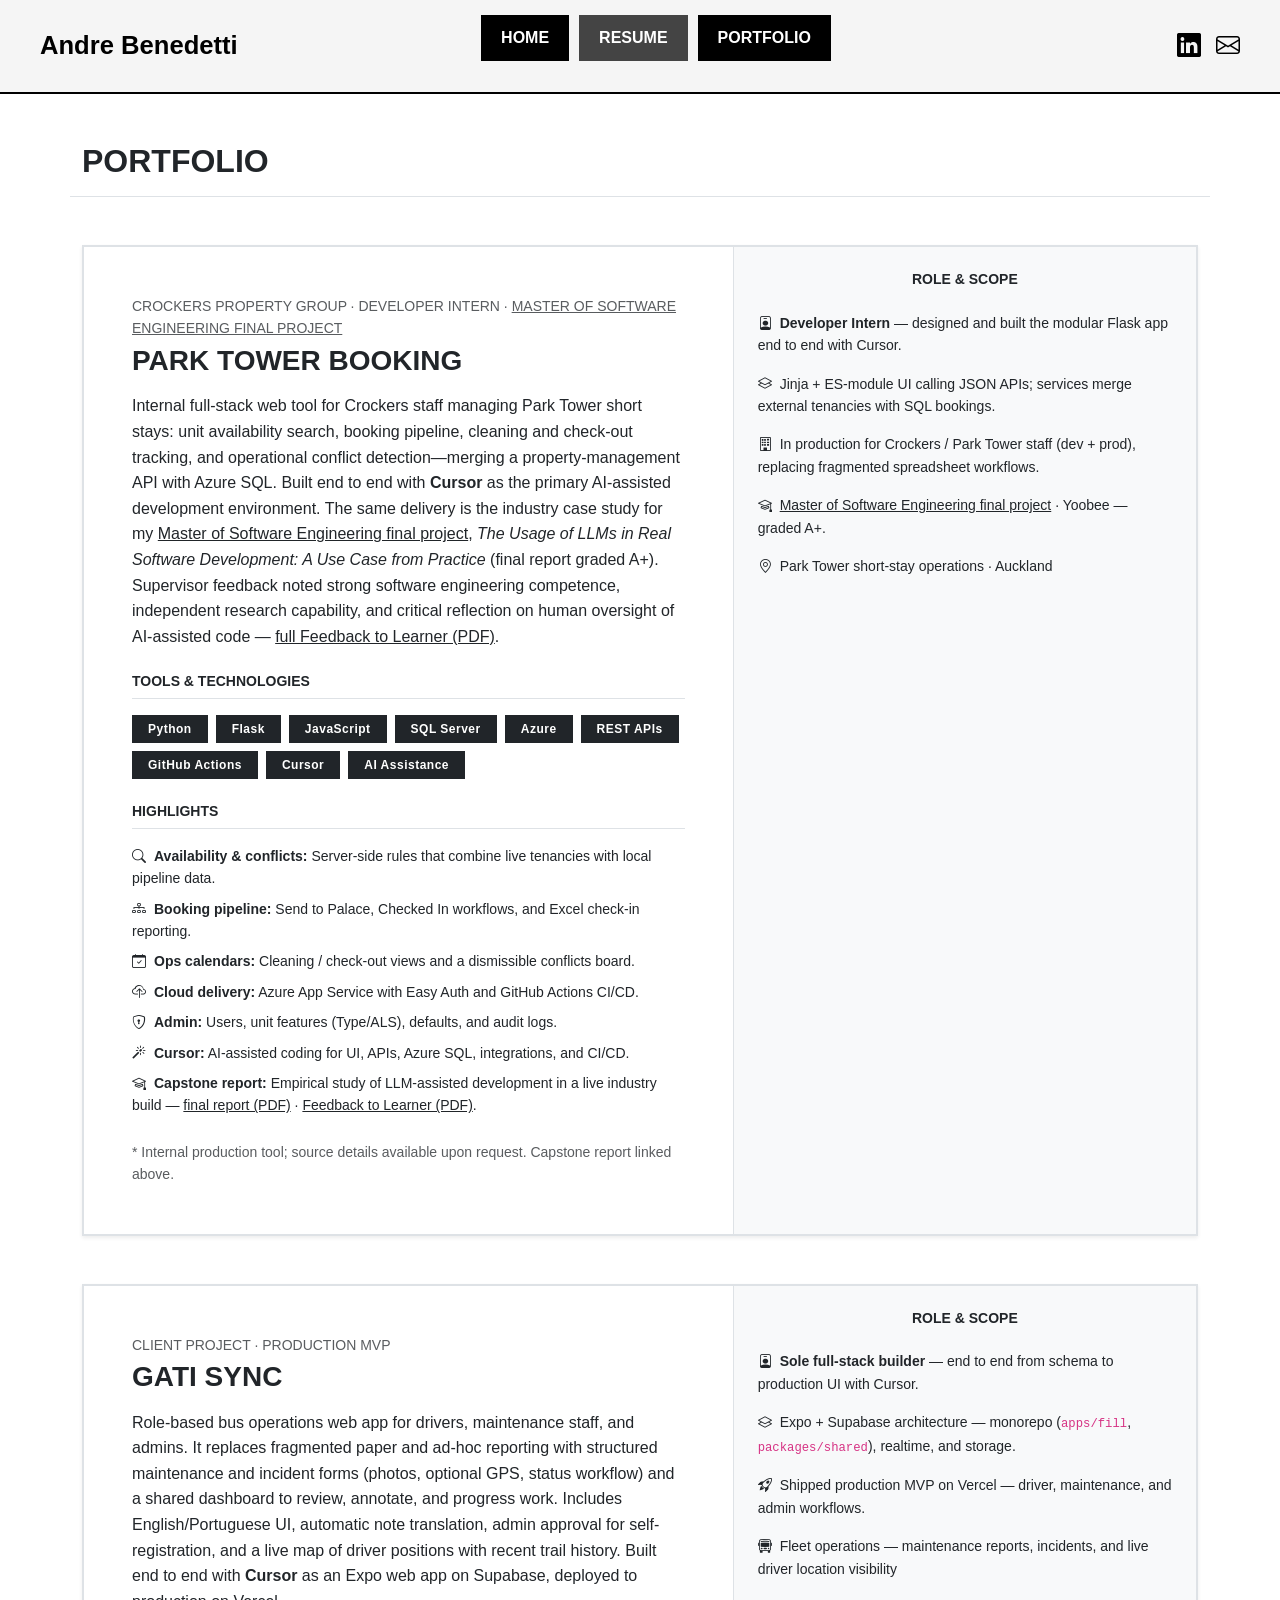
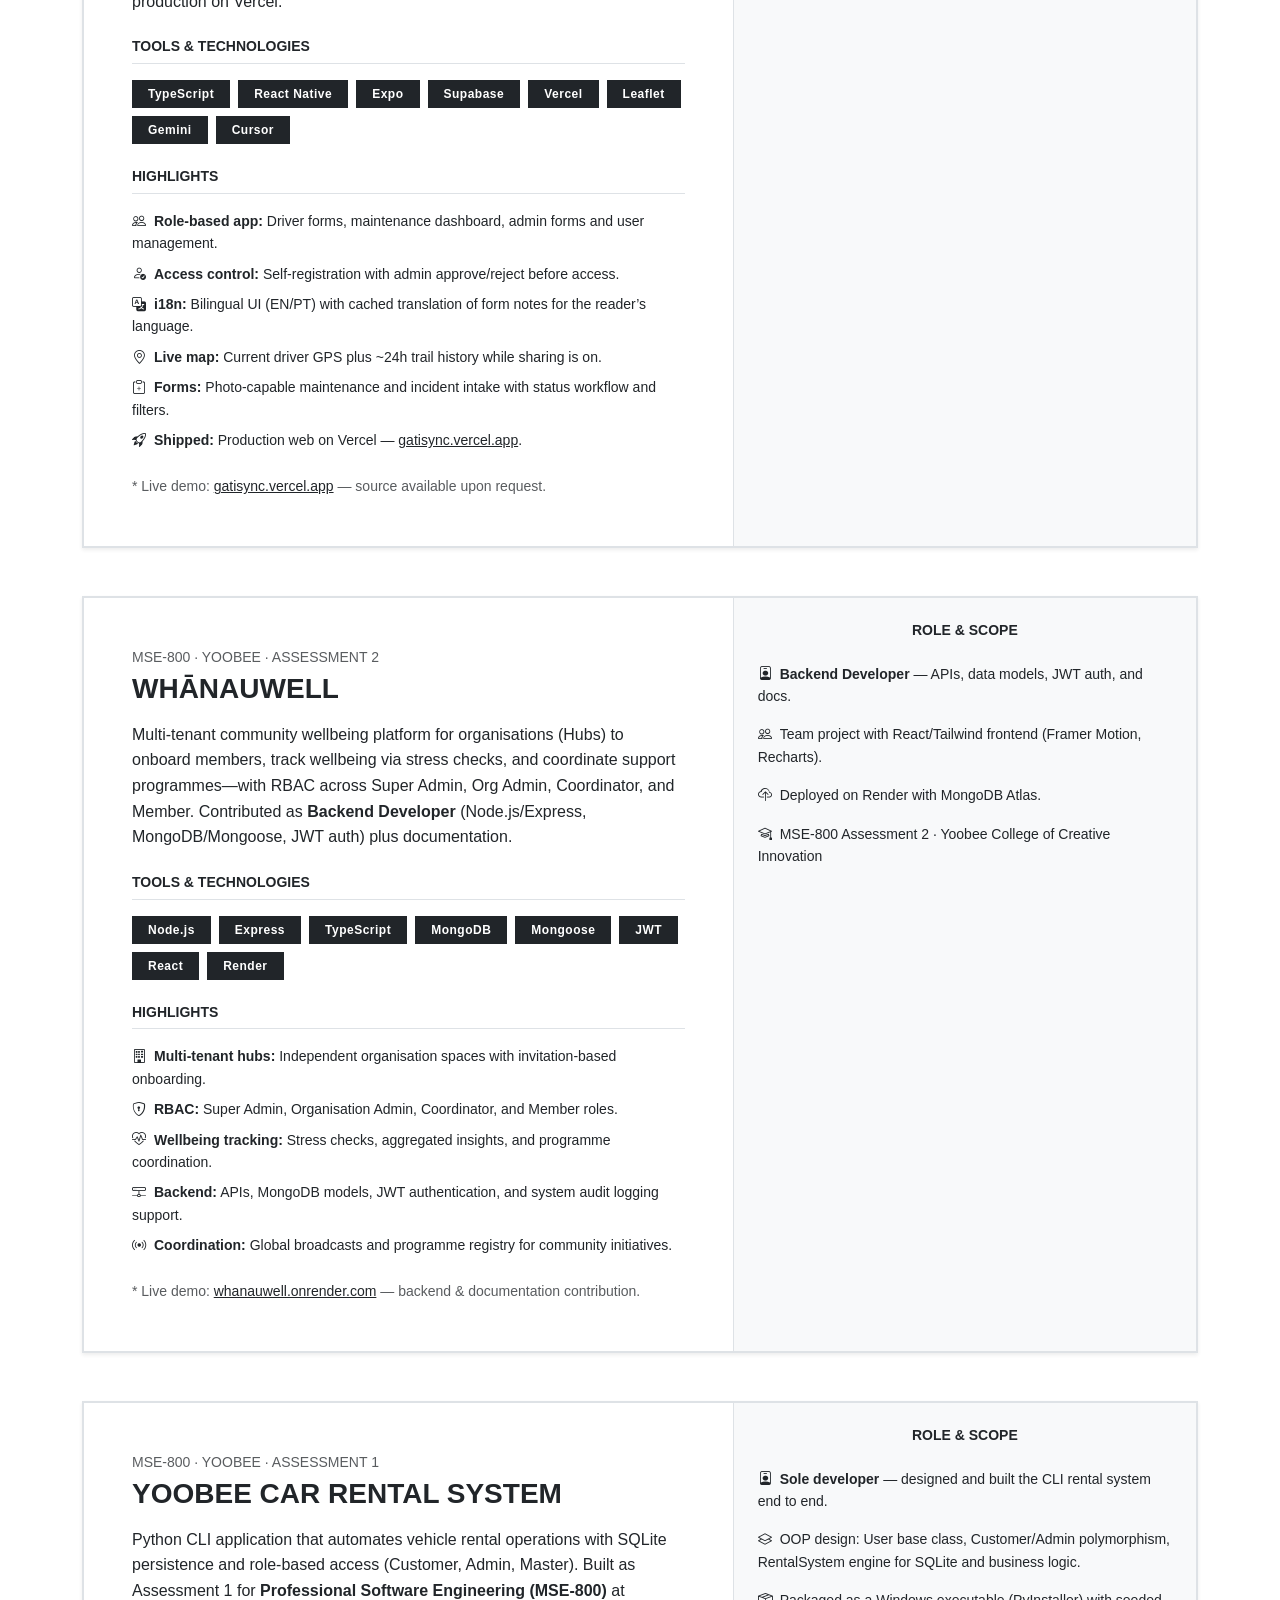
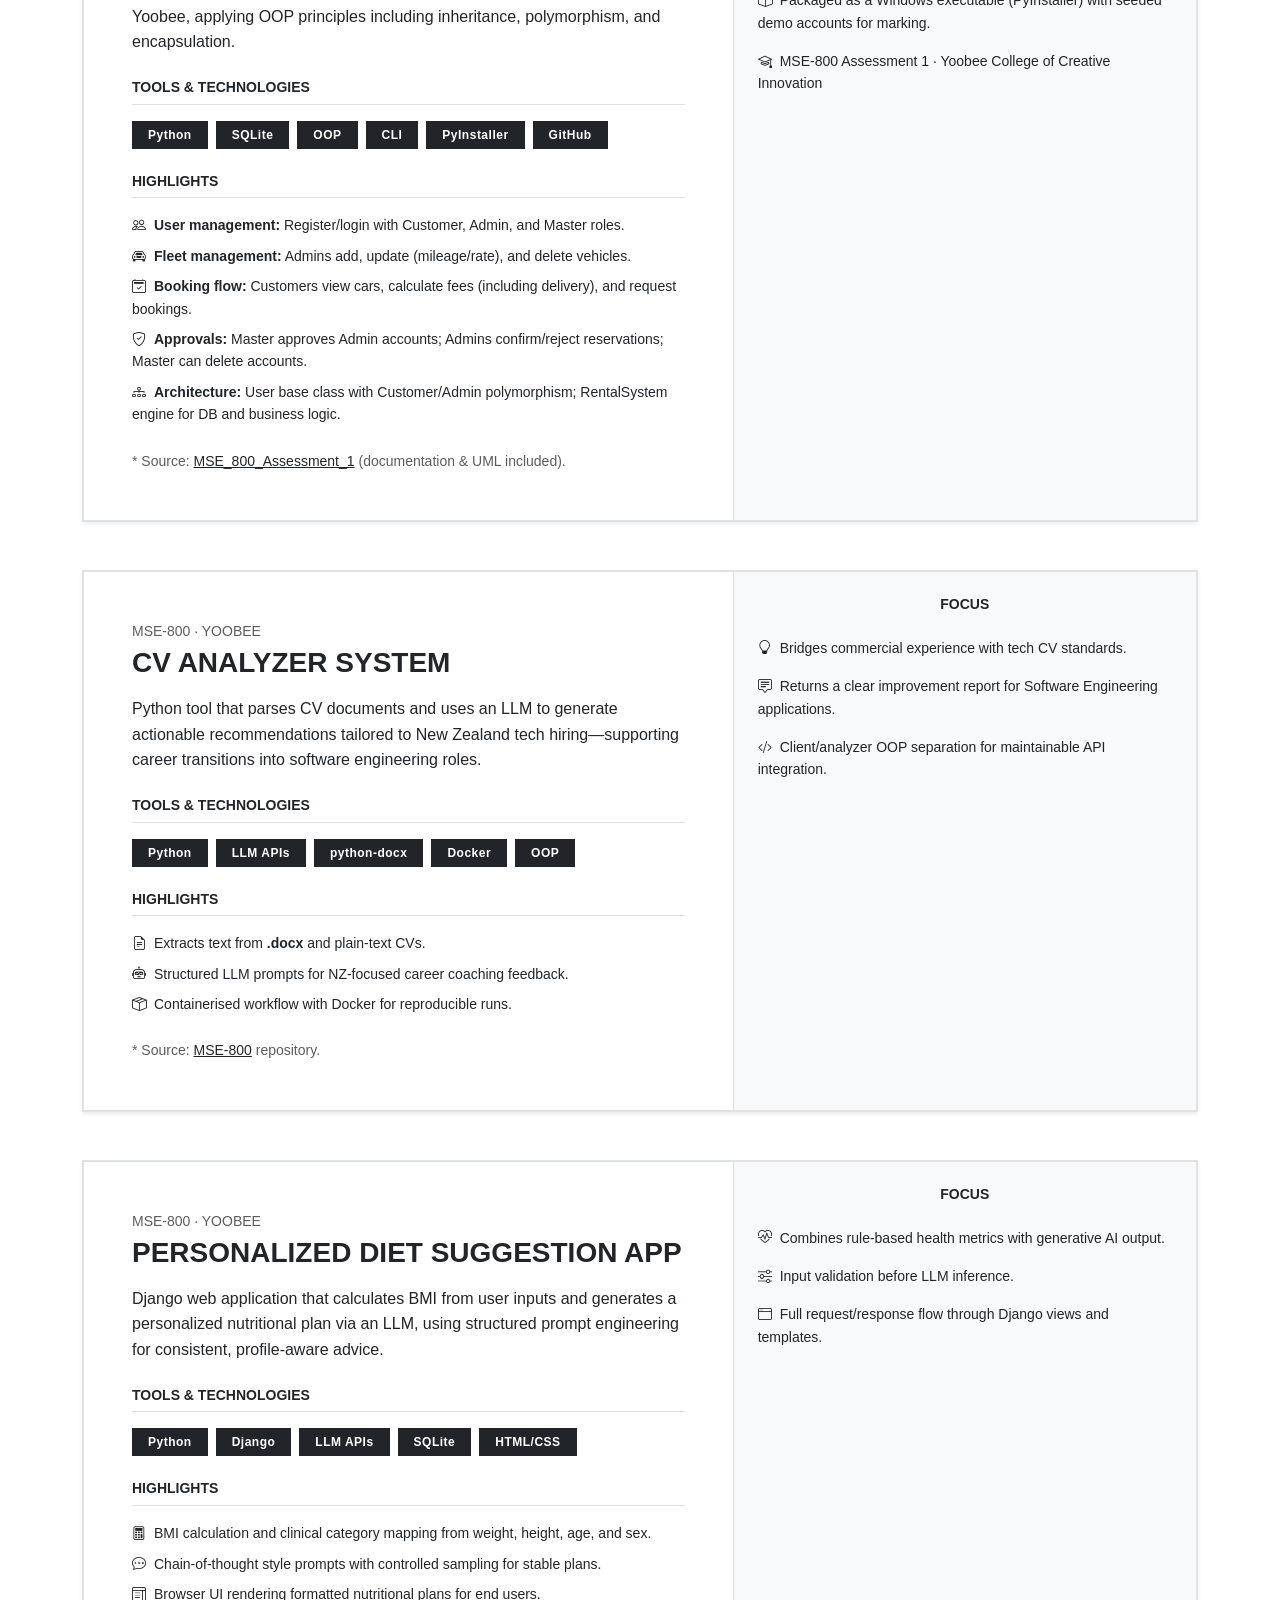
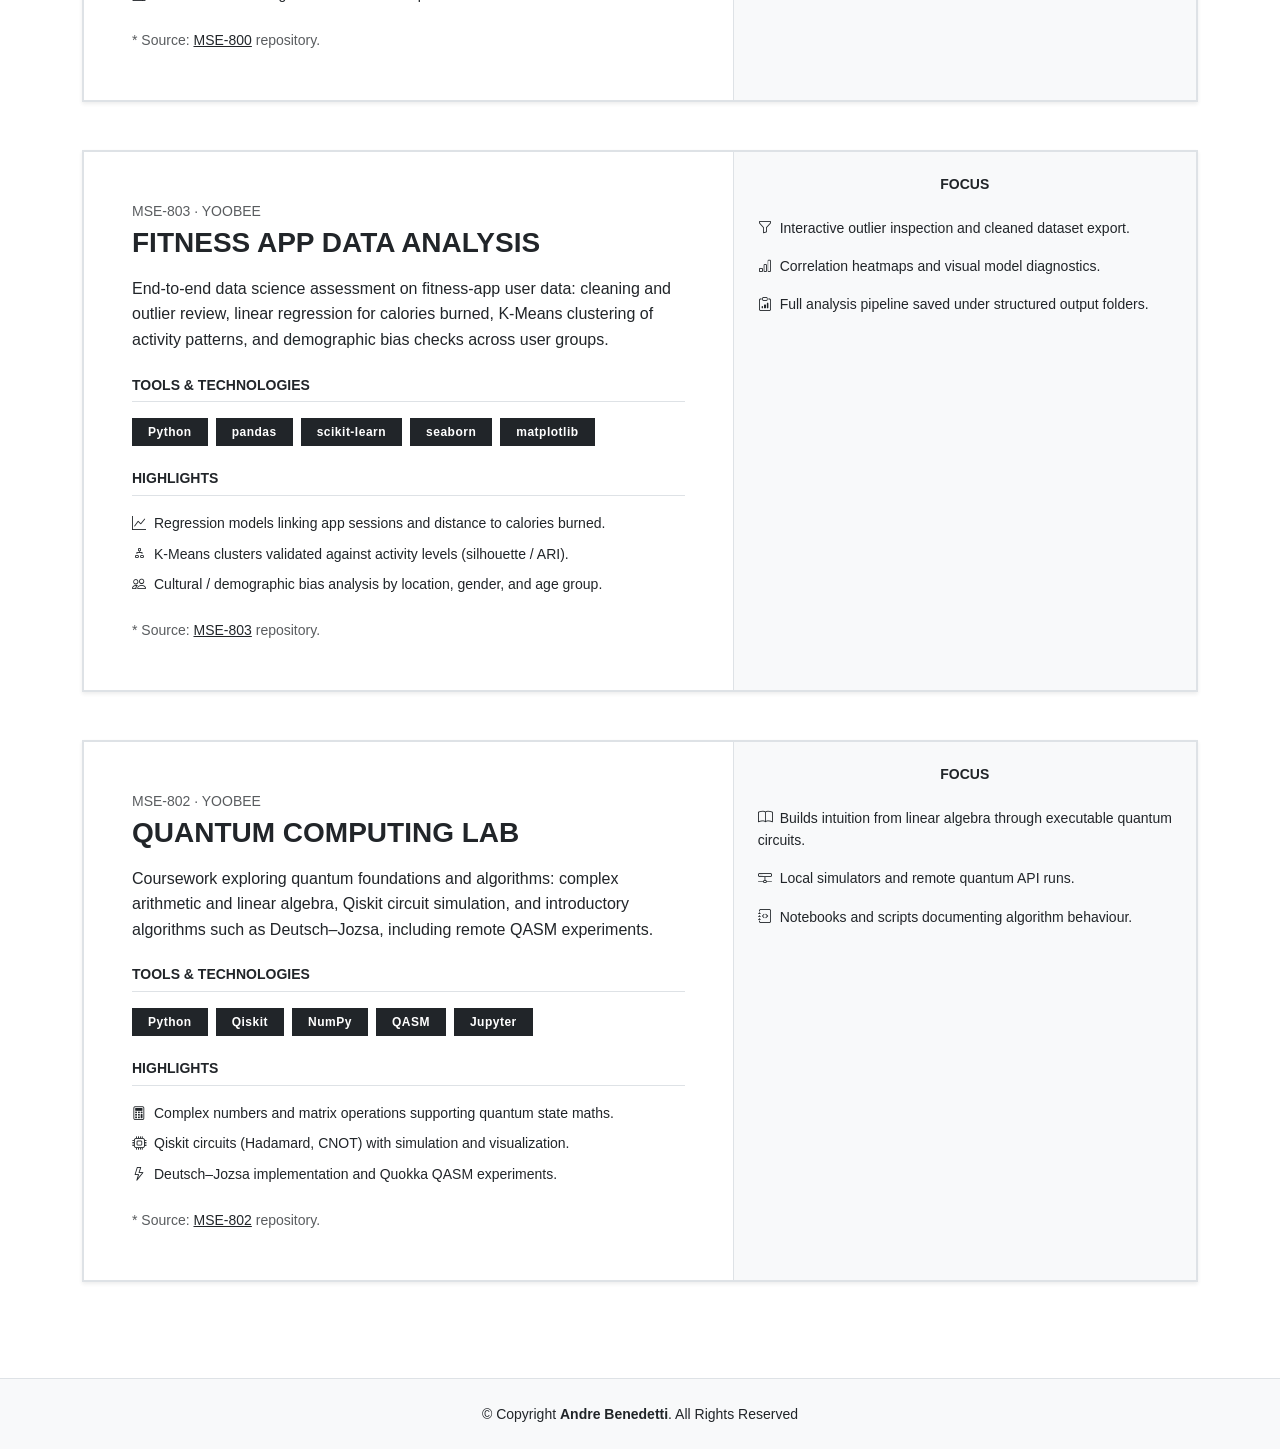
==== commit 43fe93f8: "Relabel MSE-907 capstone as MSE final project with PDF link Replace MSE-907 Capstone wording with Ma" ====
--- a/portfolio.html
+++ b/portfolio.html
@@ -49,11 +49,11 @@
   <div class="project-card bg-white border border-2 mb-5 shadow-sm">
     <div class="row g-0">
       <div class="col-lg-7 p-4 p-md-5">
-        <p class="text-muted small text-uppercase mb-1">Crockers Property Group · Developer Intern · MSE-907 Capstone</p>
+        <p class="text-muted small text-uppercase mb-1">Crockers Property Group · Developer Intern · <a href="assets/pdf/MSE907-Capstone-Park-Tower-LLMs-in-Practice.pdf" target="_blank" class="text-muted text-decoration-underline">Master of Software Engineering final project</a></p>
         <h3 class="fw-bold text-uppercase mb-3">Park Tower Booking</h3>
         
         <p class="text-justify mb-4">
-          Internal full-stack web tool for Crockers staff managing Park Tower short stays: unit availability search, booking pipeline, cleaning and check-out tracking, and operational conflict detection—merging a property-management API with Azure SQL. Built end to end with <strong>Cursor</strong> as the primary AI-assisted development environment. The same delivery is the industry case study for my MSE-907 capstone, <em>The Usage of LLMs in Real Software Development: A Use Case from Practice</em> (final report graded A+). Supervisor feedback noted strong software engineering competence, independent research capability, and critical reflection on human oversight of AI-assisted code — <a href="assets/pdf/MSE907-Capstone-Feedback-to-Learner.pdf" target="_blank" class="text-dark">full Feedback to Learner (PDF)</a>.
+          Internal full-stack web tool for Crockers staff managing Park Tower short stays: unit availability search, booking pipeline, cleaning and check-out tracking, and operational conflict detection—merging a property-management API with Azure SQL. Built end to end with <strong>Cursor</strong> as the primary AI-assisted development environment. The same delivery is the industry case study for my <a href="assets/pdf/MSE907-Capstone-Park-Tower-LLMs-in-Practice.pdf" target="_blank" class="text-dark text-decoration-underline">Master of Software Engineering final project</a>, <em>The Usage of LLMs in Real Software Development: A Use Case from Practice</em> (final report graded A+). Supervisor feedback noted strong software engineering competence, independent research capability, and critical reflection on human oversight of AI-assisted code — <a href="assets/pdf/MSE907-Capstone-Feedback-to-Learner.pdf" target="_blank" class="text-dark">full Feedback to Learner (PDF)</a>.
         </p>
 
         <div class="mb-4">
@@ -95,7 +95,7 @@
           <li class="mb-3"><i class="bi bi-person-badge me-2"></i><strong>Developer Intern</strong> — designed and built the modular Flask app end to end with Cursor.</li>
           <li class="mb-3"><i class="bi bi-layers me-2"></i>Jinja + ES-module UI calling JSON APIs; services merge external tenancies with SQL bookings.</li>
           <li class="mb-3"><i class="bi bi-building me-2"></i>In production for Crockers / Park Tower staff (dev + prod), replacing fragmented spreadsheet workflows.</li>
-          <li class="mb-3"><i class="bi bi-mortarboard me-2"></i>MSE-907 Industry Capstone · Yoobee — final report graded A+.</li>
+          <li class="mb-3"><i class="bi bi-mortarboard me-2"></i><a href="assets/pdf/MSE907-Capstone-Park-Tower-LLMs-in-Practice.pdf" target="_blank" class="text-dark text-decoration-underline">Master of Software Engineering final project</a> · Yoobee — graded A+.</li>
           <li><i class="bi bi-geo-alt me-2"></i>Park Tower short-stay operations · Auckland</li>
         </ul>
       </div>
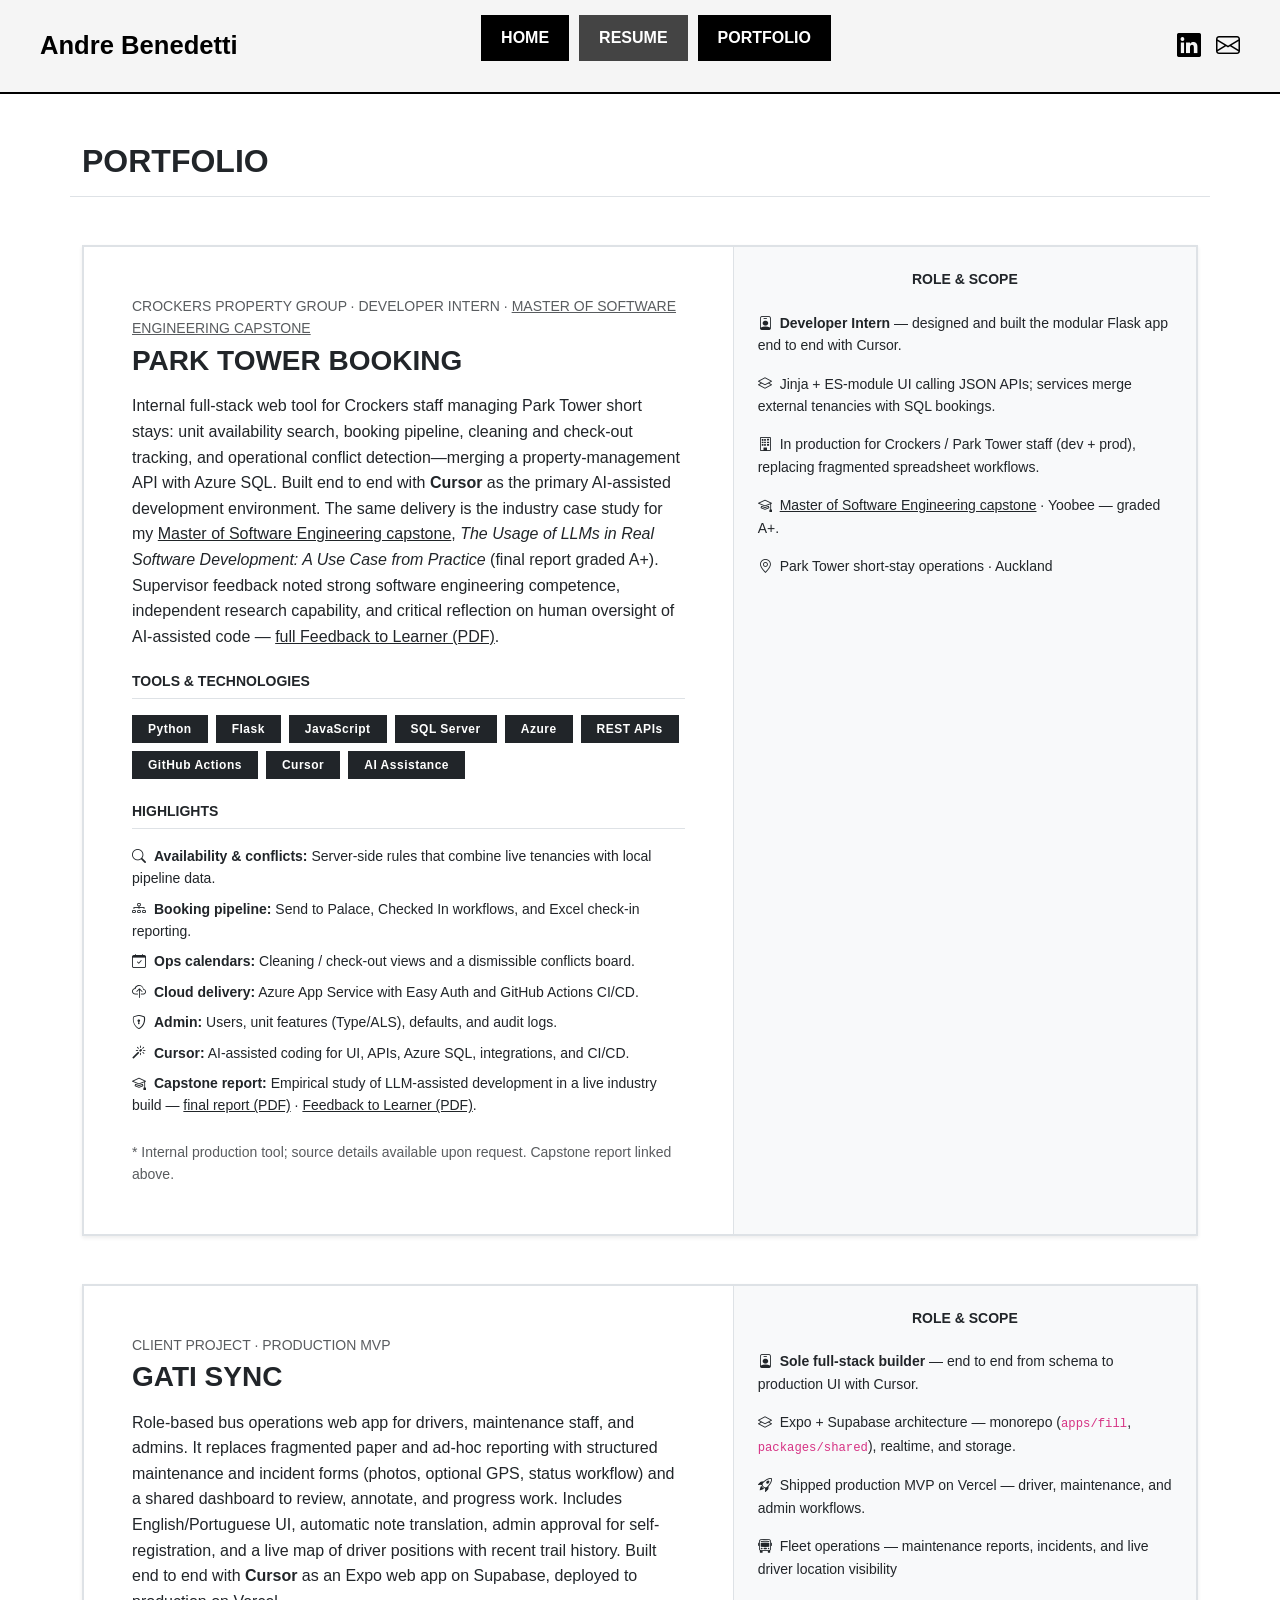
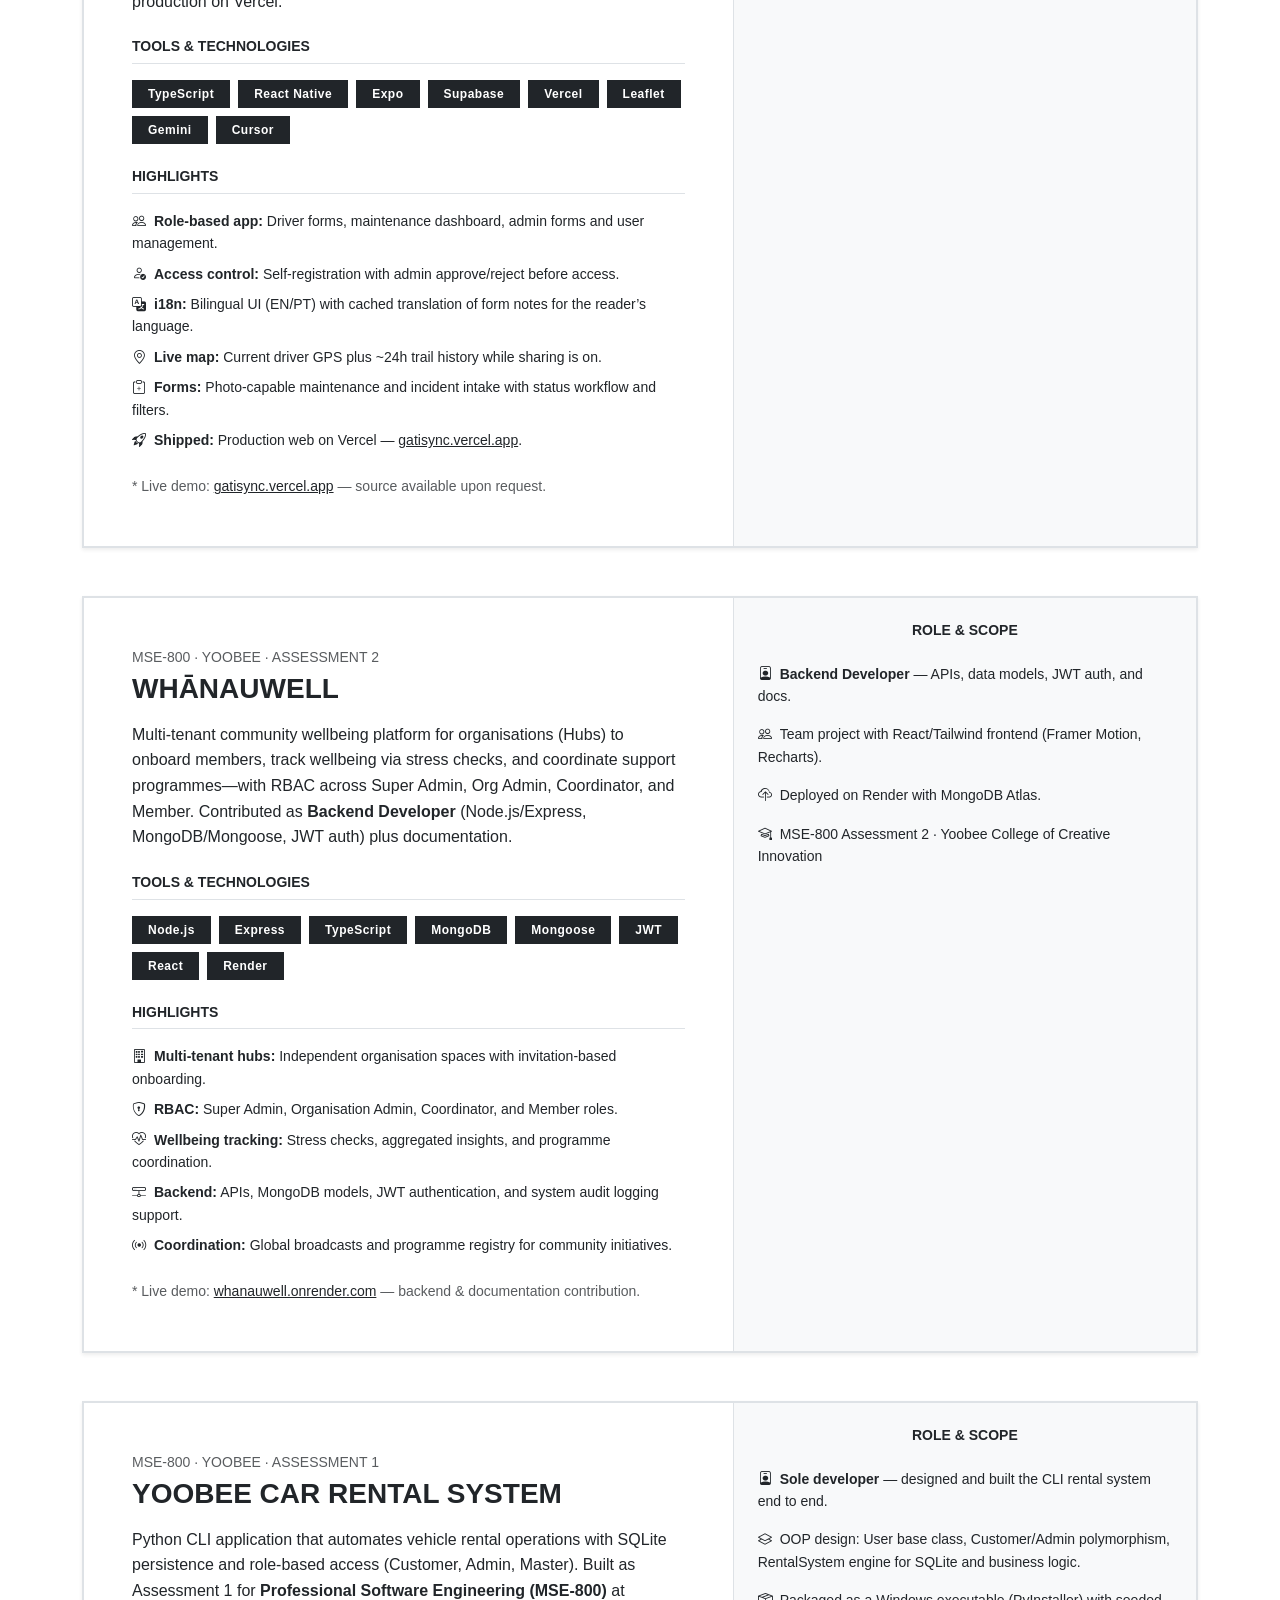
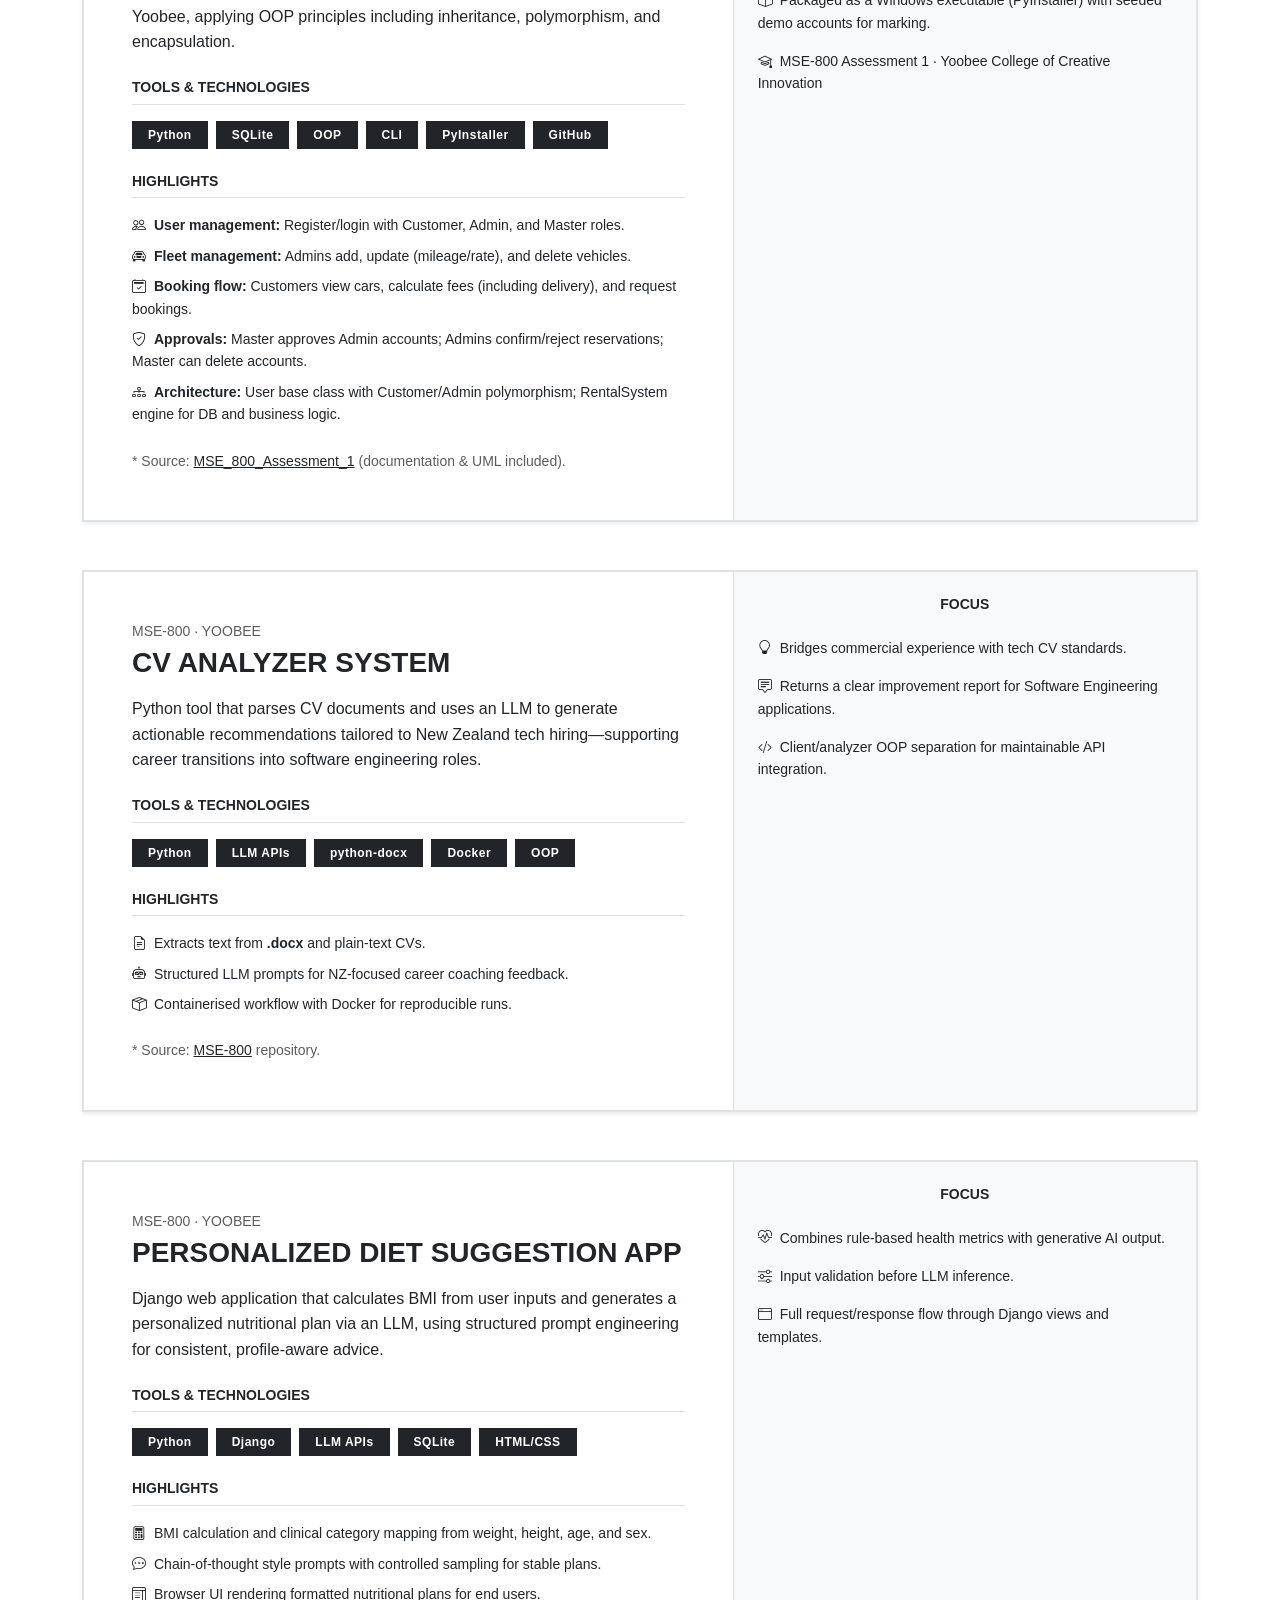
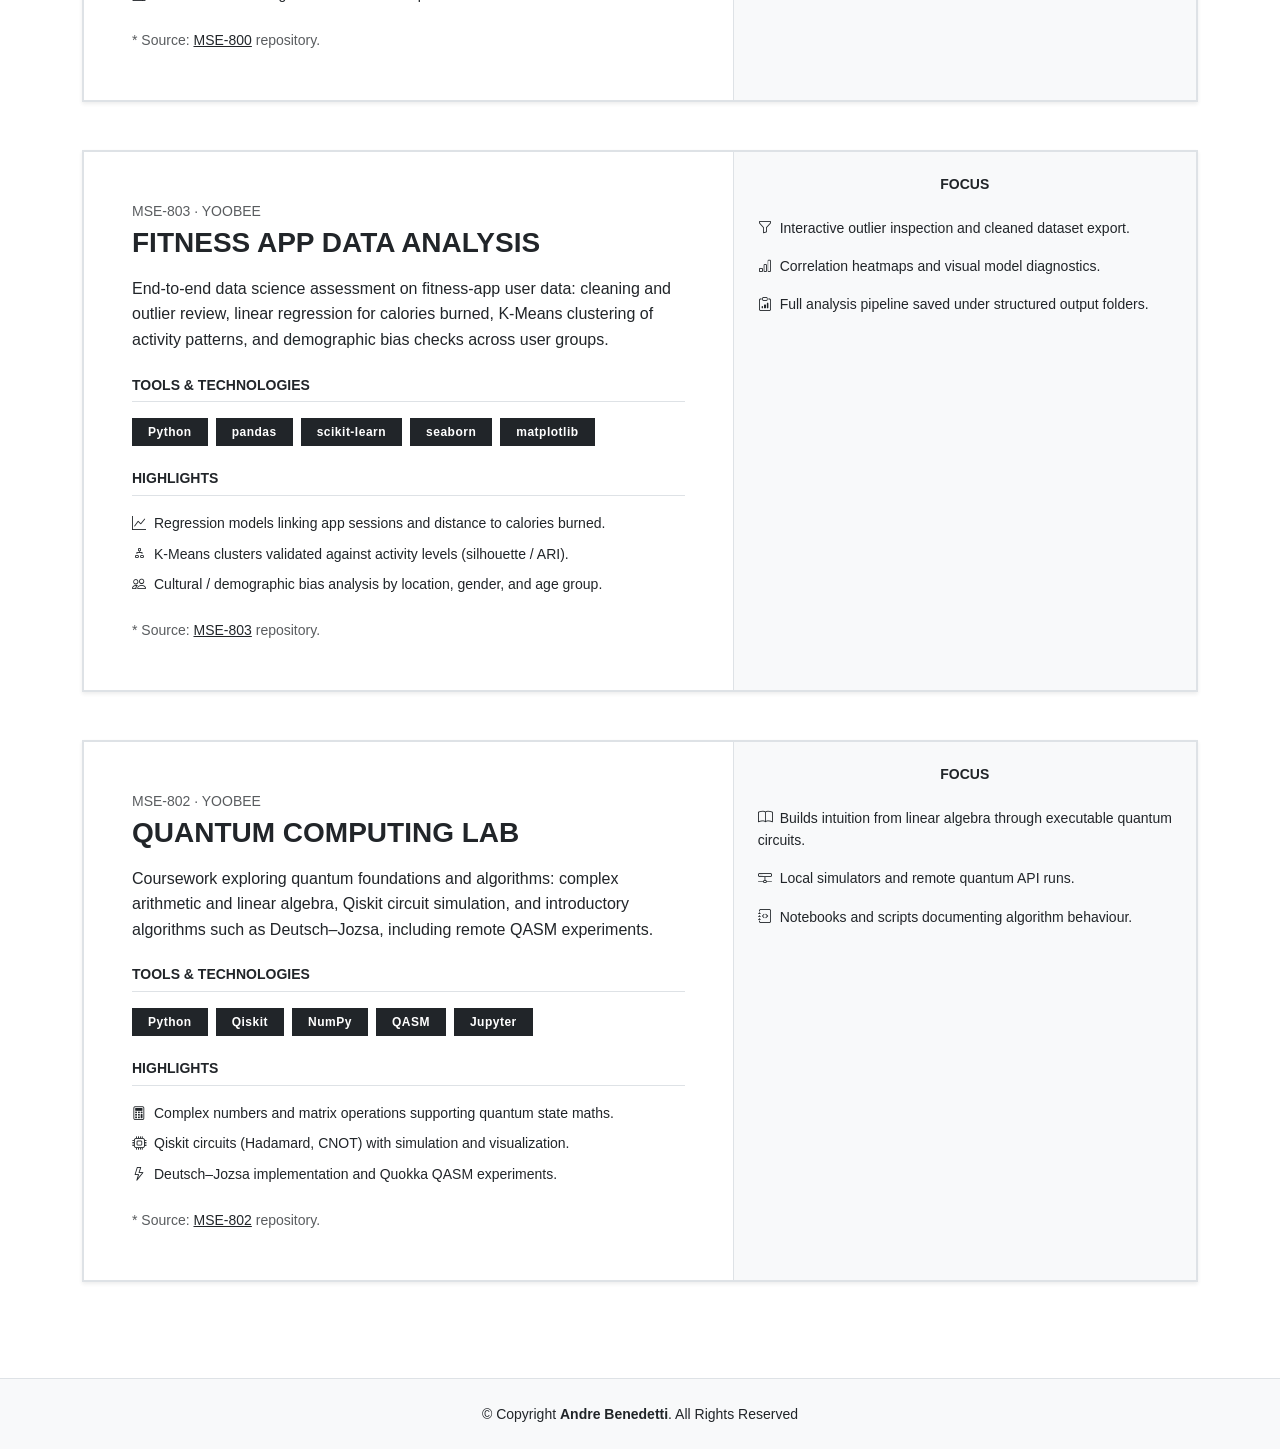
==== commit 520edf96: "Prefer Master of Software Engineering capstone wording Use capstone instead of final project for the" ====
--- a/portfolio.html
+++ b/portfolio.html
@@ -49,11 +49,11 @@
   <div class="project-card bg-white border border-2 mb-5 shadow-sm">
     <div class="row g-0">
       <div class="col-lg-7 p-4 p-md-5">
-        <p class="text-muted small text-uppercase mb-1">Crockers Property Group · Developer Intern · <a href="assets/pdf/MSE907-Capstone-Park-Tower-LLMs-in-Practice.pdf" target="_blank" class="text-muted text-decoration-underline">Master of Software Engineering final project</a></p>
+        <p class="text-muted small text-uppercase mb-1">Crockers Property Group · Developer Intern · <a href="assets/pdf/MSE907-Capstone-Park-Tower-LLMs-in-Practice.pdf" target="_blank" class="text-muted text-decoration-underline">Master of Software Engineering capstone</a></p>
         <h3 class="fw-bold text-uppercase mb-3">Park Tower Booking</h3>
         
         <p class="text-justify mb-4">
-          Internal full-stack web tool for Crockers staff managing Park Tower short stays: unit availability search, booking pipeline, cleaning and check-out tracking, and operational conflict detection—merging a property-management API with Azure SQL. Built end to end with <strong>Cursor</strong> as the primary AI-assisted development environment. The same delivery is the industry case study for my <a href="assets/pdf/MSE907-Capstone-Park-Tower-LLMs-in-Practice.pdf" target="_blank" class="text-dark text-decoration-underline">Master of Software Engineering final project</a>, <em>The Usage of LLMs in Real Software Development: A Use Case from Practice</em> (final report graded A+). Supervisor feedback noted strong software engineering competence, independent research capability, and critical reflection on human oversight of AI-assisted code — <a href="assets/pdf/MSE907-Capstone-Feedback-to-Learner.pdf" target="_blank" class="text-dark">full Feedback to Learner (PDF)</a>.
+          Internal full-stack web tool for Crockers staff managing Park Tower short stays: unit availability search, booking pipeline, cleaning and check-out tracking, and operational conflict detection—merging a property-management API with Azure SQL. Built end to end with <strong>Cursor</strong> as the primary AI-assisted development environment. The same delivery is the industry case study for my <a href="assets/pdf/MSE907-Capstone-Park-Tower-LLMs-in-Practice.pdf" target="_blank" class="text-dark text-decoration-underline">Master of Software Engineering capstone</a>, <em>The Usage of LLMs in Real Software Development: A Use Case from Practice</em> (final report graded A+). Supervisor feedback noted strong software engineering competence, independent research capability, and critical reflection on human oversight of AI-assisted code — <a href="assets/pdf/MSE907-Capstone-Feedback-to-Learner.pdf" target="_blank" class="text-dark">full Feedback to Learner (PDF)</a>.
         </p>
 
         <div class="mb-4">
@@ -95,7 +95,7 @@
           <li class="mb-3"><i class="bi bi-person-badge me-2"></i><strong>Developer Intern</strong> — designed and built the modular Flask app end to end with Cursor.</li>
           <li class="mb-3"><i class="bi bi-layers me-2"></i>Jinja + ES-module UI calling JSON APIs; services merge external tenancies with SQL bookings.</li>
           <li class="mb-3"><i class="bi bi-building me-2"></i>In production for Crockers / Park Tower staff (dev + prod), replacing fragmented spreadsheet workflows.</li>
-          <li class="mb-3"><i class="bi bi-mortarboard me-2"></i><a href="assets/pdf/MSE907-Capstone-Park-Tower-LLMs-in-Practice.pdf" target="_blank" class="text-dark text-decoration-underline">Master of Software Engineering final project</a> · Yoobee — graded A+.</li>
+          <li class="mb-3"><i class="bi bi-mortarboard me-2"></i><a href="assets/pdf/MSE907-Capstone-Park-Tower-LLMs-in-Practice.pdf" target="_blank" class="text-dark text-decoration-underline">Master of Software Engineering capstone</a> · Yoobee — graded A+.</li>
           <li><i class="bi bi-geo-alt me-2"></i>Park Tower short-stay operations · Auckland</li>
         </ul>
       </div>
